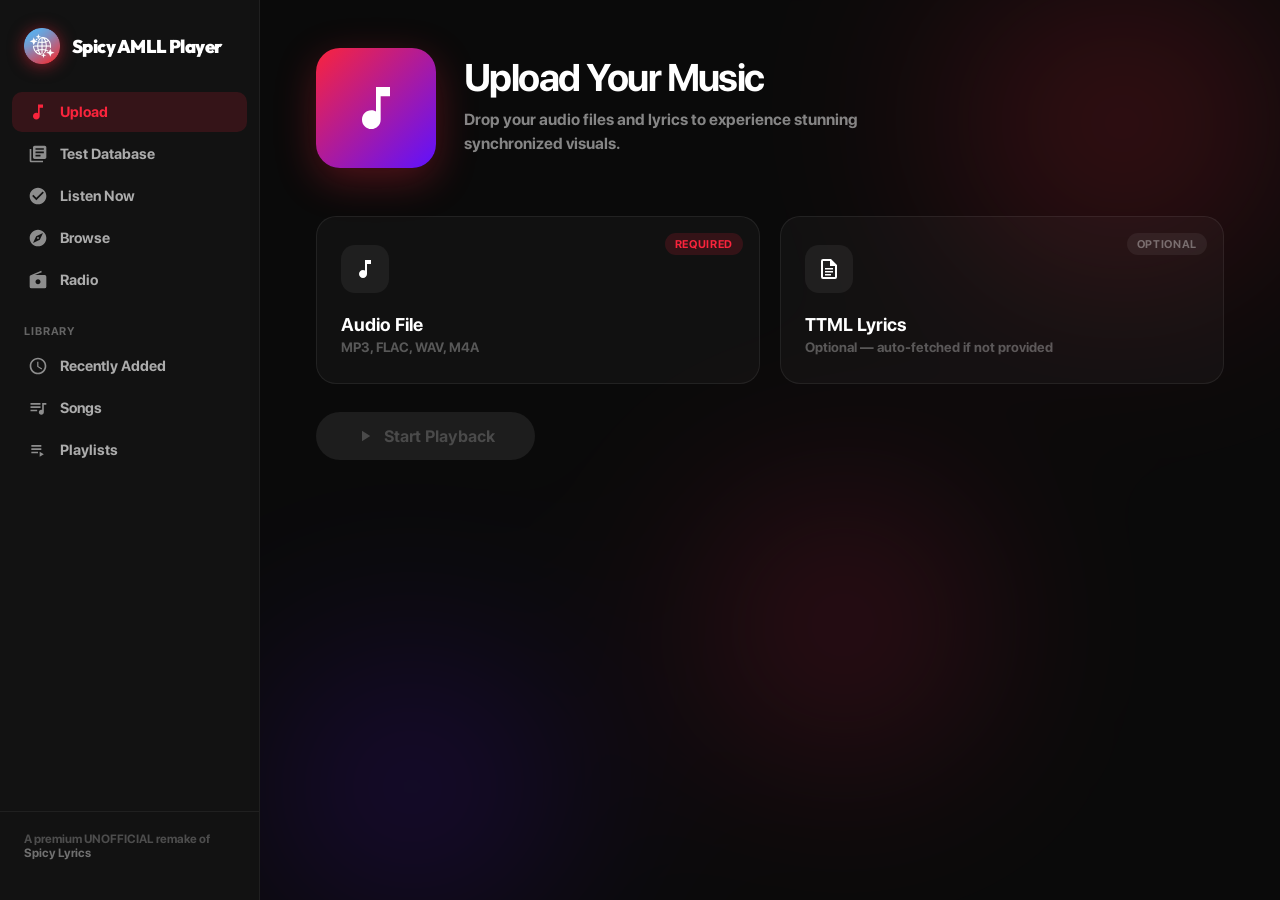
==== player.html @ 4938cd70 "feat: implement AudioContext with EQ, 6s crossfade, dual-mode gapless, and Google Font URL support" ====
<!DOCTYPE html>
<html lang="en">

<head>
  <meta charset="UTF-8">
  <meta name="viewport" content="width=device-width, initial-scale=1.0">
  <title>Spicy AMLL Player — Player</title>
  <meta name="description" content="Spicy AMLL Player — Synchronized lyrics with beautiful animations.">

  <!-- Stylesheets -->
  <link rel="stylesheet" href="css/global.css">
  <link rel="stylesheet" href="css/animations.css">
  <link rel="stylesheet" href="css/dynamic-bg.css">
  <link rel="stylesheet" href="css/player.css">
  <link rel="stylesheet" href="css/lyrics.css">

  <!-- Favicon & Icons -->
  <link rel="icon" type="image/x-icon" href="favicon.ico">
  <link rel="icon" type="image/png" sizes="96x96" href="favicon-96x96.png">
  <link rel="icon" type="image/svg+xml" href="favicon.svg">
  <link rel="apple-touch-icon" href="icon.png">


</head>

<body>
  <div id="SpicyLyricsPage">
    <!-- Dynamic Background -->
    <div class="spicy-dynamic-bg" id="dynamic-bg"></div>

    <!-- Back Button -->
    <button class="back-button" id="back-button" title="Back to upload">
      <svg viewBox="0 0 24 24" xmlns="http://www.w3.org/2000/svg">
        <path d="M20 11H7.83l5.59-5.59L12 4l-8 8 8 8 1.41-1.41L7.83 13H20v-2z" />
      </svg>
    </button>

    <!-- Content Box -->
    <div class="ContentBox">
      <!-- NowBar (Album Art + Metadata + Controls) — Apple Music Style -->
      <div class="NowBar Active LeftSide" id="now-bar">
        <div class="Grabber"></div>
        <div class="Header">

          <div class="MediaBox" id="media-box">
            <div class="MediaImageContainer" id="album-art"></div>
          </div>

          <div class="MetadataRow">
            <div class="Metadata" id="metadata">
              <div class="SongName" id="song-name"><span>Loading...</span></div>
              <div class="Artists" id="artists">—</div>
            </div>
            <div class="MetadataActions">
              <button class="queue-button" id="btn-queue" title="Up Next">
                <svg viewBox="0 0 24 24" fill="currentColor">
                  <path d="M3 17h12v-2H3v2zm0-5h12v-2H3v2zm0-5v2h12V7H3zm13 4v10l8-5-8-5z"/>
                </svg>
              </button>
              <button class="options-button" id="btn-options">
                <svg viewBox="0 0 24 24" fill="currentColor">
                  <path
                    d="M6 10c-1.1 0-2 .9-2 2s.9 2 2 2 2-.9 2-2-.9-2-2-2zm12 0c-1.1 0-2 .9-2 2s.9 2 2 2 2-.9 2-2-.9-2-2-2zm-6 0c-1.1 0-2 .9-2 2s.9 2 2 2 2-.9 2-2-.9-2-2-2z" />
                </svg>
              </button>
            </div>
          </div>

          <!-- Integrated Progress Bar -->
          <div class="NowBarProgress">
            <div class="progress-bar-wrapper" id="progress-bar">
              <div class="progress-bar-fill" id="progress-fill"></div>
            </div>
            <div class="progress-times">
              <span class="progress-time" id="time-current">0:00</span>
              <span class="progress-time" id="time-total">-0:00</span>
            </div>
          </div>

          <!-- Quality Badge -->
          <div class="quality-badge-container">
            <div class="quality-badge" id="quality-badge">
              <svg width="12" height="12" viewBox="0 0 24 24" fill="currentColor" style="margin-right: 4px;">
                <path
                  d="M12 2C6.48 2 2 6.48 2 12s4.48 10 10 10 10-4.48 10-10S17.52 2 12 2zm0 18c-4.41 0-8-3.59-8-8s3.59-8 8-8 8 3.59 8 8-3.59 8-8 8z" />
                <circle cx="12" cy="12" r="5" />
              </svg>
              Lossless
            </div>
          </div>

          <!-- Integrated Playback Controls -->
          <div class="NowBarControls">
            <div class="playback-control shuffle" id="btn-shuffle" title="Shuffle">
              <img src="icons/suffled.svg" alt="Shuffle" id="shuffle-icon">
            </div>
            <div class="playback-control skip-back" id="btn-backward" title="Previous">
              <img src="icons/backwards.svg" alt="Previous">
            </div>
            <div class="playback-control play-pause" id="btn-play-pause" title="Play/Pause">
              <img src="icons/paused.svg" alt="Play" id="play-pause-icon">
            </div>
            <div class="playback-control skip-forward" id="skip-forward" title="Next">
              <img src="icons/forwards.svg" alt="Next">
            </div>
            <div class="playback-control repeat" id="btn-repeat" title="Repeat">
              <img src="icons/repeat.svg" alt="Repeat" id="repeat-icon">
            </div>
          </div>

          <!-- Volume Area -->
          <div class="VolumeArea">
            <img src="icons/lower-volume.svg" class="volume-side-icon" alt="Volume Low">
            <div class="volume-slider-wrapper">
              <input type="range" class="volume-slider" id="volume-slider" min="0" max="1" step="0.01" value="1">
            </div>
            <img src="icons/higher-volume.svg" class="volume-side-icon" alt="Volume High">
          </div>
        </div>
      </div>

      <!-- Lyrics Area -->
      <div class="LyricsContainer" id="lyrics-container">
        <div class="LyricsContent" id="lyrics-content">
          <div class="LyricsNotice" id="lyrics-notice">
            <div class="SlBounceLoader"></div>
            <span class="notice-descriptor">Loading lyrics...</span>
          </div>
        </div>
      </div>
    </div>

    <!-- Queue Panel (Apple Music Style) -->
    <div class="QueuePanel" id="queue-panel">
      <div class="QueueHeader">
        <h3>Up Next</h3>
        <div class="QueueActions">
          <button id="queue-clear">Clear</button>
          <button id="queue-close">✕</button>
        </div>
      </div>
      <div class="QueueList" id="player-queue-list">
        <!-- Queue items -->
      </div>
    </div>

    <!-- Lyrics Source Badge -->
    <div class="lyrics-source-badge" id="lyrics-source-badge"></div>
  </div>

  <script type="module">
    import { 
      hasPlayerData, getQueue, getTrackData, getCurrentIndex, setCurrentIndex, 
      addTrackToQueue, updateQueueOrder, getTTMLContent, getAudioBlobUrl, getAudioName, isAutoFetchMode, goToUpload 
    } from './js/router.js';
    import parseTTMLToLyrics, { parseSongwriterString } from './js/ttml-parser.js';
    import { applySyllableLyrics, applyLineLyrics, applyStaticLyrics, LyricsObject, convertToSyllable } from './js/lyrics-applyer.js';
    import { setLyricsTime } from './js/lyrics-setter.js';
    import { animateLyrics } from './js/lyrics-animator.js';
    import { initScrollManager, scrollToActiveLine, resetScrollManager, queueForceScroll, isUserScrolling } from './js/scroll-manager.js';

    import AudioPlayer from './js/audio-player.js';
    import { applyDefaultBackground, applyLegacyBackground, extractColors } from './js/dynamic-bg.js';
    import { parseAudioMetadata } from './js/metadata-parser.js';
    import { retrieveTTML } from './js/ttml-retriever.js';
    import { GeniusService } from './js/genius-service.js';
    import { settingsManager } from './js/settings-manager.js';
    import { settingsUI } from './js/settings-ui.js';
    import { getAnimatedArtwork, applyAnimatedArt } from './js/animated-art.js';
    import VideoExporter from './js/video-exporter.js';
    import { MediaSessionManager } from './js/media-session.js';


    // ── Elements ──
    const lyricsContent = document.getElementById('lyrics-content');
    const lyricsNotice = document.getElementById('lyrics-notice');
    const songNameEl = document.getElementById('song-name');
    const artistsEl = document.getElementById('artists');
    const albumArt = document.getElementById('album-art');
    const dynamicBg = document.getElementById('dynamic-bg');

    const btnPlayPause = document.getElementById('btn-play-pause');
    const playPauseIcon = document.getElementById('play-pause-icon');
    const btnBackward = document.getElementById('btn-backward');
    const btnForward = document.getElementById('skip-forward');
    const btnShuffle = document.getElementById('btn-shuffle');
    const btnRepeat = document.getElementById('btn-repeat');
    const btnOptions = document.getElementById('btn-options');
    const btnQueue = document.getElementById('btn-queue');
    const shuffleIcon = document.getElementById('shuffle-icon');
    const repeatIcon = document.getElementById('repeat-icon');

    const queuePanel = document.getElementById('queue-panel');
    const playerQueueList = document.getElementById('player-queue-list');
    const queueClose = document.getElementById('queue-close');
    const queueClear = document.getElementById('queue-clear');

    const backButton = document.getElementById('back-button');
    const progressBar = document.getElementById('progress-bar');
    const progressFill = document.getElementById('progress-fill');
    const timeCurrent = document.getElementById('time-current');
    const timeTotal = document.getElementById('time-total');
    const volumeSlider = document.getElementById('volume-slider');
    const sourceBadge = document.getElementById('lyrics-source-badge');

    // ── State ──
    settingsManager.apply();
    const player = new AudioPlayer();
    window.spicyPlayer = player;

    const mediaSessionManager = new MediaSessionManager(
      player,
      () => { if (btnForward.onclick) btnForward.onclick(); },
      () => { if (btnBackward.onclick) btnBackward.onclick(); }
    );
    let lyricsType = 'None';
    let parsedLyrics = null;
    let animationFrameId = null;
    let songMetadata = { title: '', artist: '', album: '', artUrl: null };
    let currentQueue = [];
    
    const videoExporter = new VideoExporter(player);
    window.addEventListener('spicy-export-video', () => {
      videoExporter.startExport(songMetadata);
    });

    // ── Init ──
    async function init() {
      if (!(await hasPlayerData())) {
        window.location.href = 'index.html';
        return;
      }
      
      showGlobalLoader();
      await refreshQueue();
      await loadTrack(getCurrentIndex());
    }

    function showGlobalLoader() {
      const globalLoader = document.createElement('div');
      globalLoader.className = 'SpicyLoader active';
      globalLoader.innerHTML = '<div class="SlBounceLoader"></div>';
      document.body.appendChild(globalLoader);
      setTimeout(() => {
        globalLoader.classList.remove('active');
        setTimeout(() => globalLoader.remove(), 400);
      }, 1500);
    }

    async function refreshQueue() {
      currentQueue = await getQueue();
      renderQueue();
    }

    function renderQueue() {
      playerQueueList.innerHTML = '';
      const currentIndex = getCurrentIndex();
      const currentTrackId = currentQueue[currentIndex]?.id;

      currentQueue.forEach((track, index) => {
        const item = document.createElement('div');
        item.className = `player-queue-item ${index === currentIndex ? 'active' : ''}`;
        item.draggable = true;
        item.dataset.id = track.id;
        item.dataset.index = index;

        item.innerHTML = `
          <div class="drag-handle" style="margin-right: 12px; opacity: 0.3;">≡</div>
          <div class="pq-art" style="background-image: url('${track.artUrl || 'favicon.svg'}');"></div>
          <div class="pq-info">
            <span class="pq-name">${track.name.replace(/\.[^.]+$/, '')}</span>
            <span class="pq-artist">${track.artist || 'Unknown Artist'}</span>
          </div>
        `;

        item.onclick = (e) => {
          if (e.target.classList.contains('drag-handle')) return;
          loadTrack(index);
        };

        // Drag Events
        item.addEventListener('dragstart', () => item.classList.add('dragging'));
        item.addEventListener('dragend', () => item.classList.remove('dragging'));

        playerQueueList.appendChild(item);
      });

      // Reordering logic
      playerQueueList.onsyncorder = async () => {
        const newIds = Array.from(playerQueueList.querySelectorAll('.player-queue-item')).map(el => parseInt(el.dataset.id));
        await updateQueueOrder(newIds);
        currentQueue = await getQueue();
        
        // Restore correct currentIndex for the playing track
        const newIdx = currentQueue.findIndex(t => t.id === currentTrackId);
        if (newIdx !== -1) setCurrentIndex(newIdx);
        
        renderQueue();
      };
    }

    playerQueueList.addEventListener('dragover', (e) => {
      e.preventDefault();
      const draggingEl = playerQueueList.querySelector('.dragging');
      const afterElement = getDragAfterElement(playerQueueList, e.clientY);
      if (afterElement == null) {
        playerQueueList.appendChild(draggingEl);
      } else {
        playerQueueList.insertBefore(draggingEl, afterElement);
      }
    });

    playerQueueList.addEventListener('drop', (e) => {
      e.preventDefault();
      if (playerQueueList.onsyncorder) playerQueueList.onsyncorder();
    });

    function getDragAfterElement(container, y) {
      const draggableElements = [...container.querySelectorAll('.player-queue-item:not(.dragging)')];
      return draggableElements.reduce((closest, child) => {
        const box = child.getBoundingClientRect();
        const offset = y - box.top - box.height / 2;
        if (offset < 0 && offset > closest.offset) {
          return { offset: offset, element: child };
        } else {
          return closest;
        }
      }, { offset: Number.NEGATIVE_INFINITY }).element;
    }

    async function loadTrack(index, audioAlreadyManaged = false) {
      if (index < 0 || index >= currentQueue.length) return;
      
      setCurrentIndex(index);
      const track = await getTrackData(currentQueue[index].id);
      if (!track) return;

      // Reset State
      crossfadeTriggered = false;
      preloadedNext = false;

      // Reset UI
      parsedLyrics = null;
      lyricsContent.innerHTML = '';
      lyricsType = 'None';
      if (sourceBadge) sourceBadge.textContent = '';
      showNotice('⏳ Loading track...');
      
      // ── Hard Reset Album Art & Background ──
      albumArt.innerHTML = '';
      albumArt.className = 'MediaImageContainer'; 
      albumArt.style.backgroundImage = 'none'; 
      
      dynamicBg.innerHTML = '';
      dynamicBg.className = 'spicy-dynamic-bg';
      
      const blob = new Blob([track.buffer], { type: track.type });
      const url = URL.createObjectURL(blob);
      
      const processMetadata = async (duration) => {
          timeTotal.textContent = AudioPlayer.formatTime(duration, true);
          
          songMetadata = await parseAudioMetadata(track.buffer, track.name);
          updateMetadataUI(songMetadata);

          if (!songMetadata.title) {
            songNameEl.querySelector('span').textContent = track.name.replace(/\.[^.]+$/, '');
          }

          if (track.ttml && track.ttml !== '__AUTO_FETCH__') {
            try {
              parsedLyrics = parseTTMLToLyrics(track.ttml);
              applyLyricsToUI(parsedLyrics);
              if (sourceBadge) sourceBadge.textContent = "LYRICS: AMLL TTML";
            } catch (e) {
              console.error("Lyrics parse failed", e);
              showNotice("Failed to parse local lyrics");
            }
          } else {
            autoFetchLyrics(songMetadata);
          }

          if (settingsManager.get('showSongwriters')) {
            const existingWriters = parsedLyrics?.SongWriters || [];
            GeniusService.fetchCredits(songMetadata, existingWriters).then(writers => {
              if (writers && writers.length > existingWriters.length) {
                if (parsedLyrics) {
                  parsedLyrics.SongWriters = writers;
                  const creditsEl = lyricsContent.querySelector('.Credits');
                  if (creditsEl) {
                    creditsEl.textContent = `Written by: ${writers.join(', ')}`;
                  } else {
                    const scrollContainer = lyricsContent.querySelector('.SpicyLyricsScrollContainer');
                    if (scrollContainer) {
                      const newCredits = document.createElement('div');
                      newCredits.className = 'Credits';
                      newCredits.textContent = `Written by: ${writers.join(', ')}`;
                      const spacer = scrollContainer.querySelector('.lyrics-spacer');
                      if (spacer) scrollContainer.insertBefore(newCredits, spacer);
                      else scrollContainer.appendChild(newCredits);
                    }
                  }
                }
              }
            });
          }

          refreshQueue();
          queueForceScroll();
      };

      if (audioAlreadyManaged) {
        await processMetadata(player.duration);
      } else {
        return new Promise((resolve) => {
          player.onLoadedMetadata = async (duration) => {
            await processMetadata(duration);
            resolve();
          };
          player.setSource(url);
        });
      }
    }

    function updateMetadataUI(metadata) {
      if (metadata.title) {
        songNameEl.querySelector('span').textContent = metadata.title;
        document.title = `Spicy AMLL Player — ${metadata.title}`;
      }
      if (metadata.artist) {
        const yearStr = (metadata.year && settingsManager.get("releaseYearPosition") !== "Off") ? metadata.year : "";
        const yearPos = settingsManager.get("releaseYearPosition");
        artistsEl.textContent = yearStr ? (yearPos === "Before Artist" ? `${yearStr} • ${metadata.artist}` : `${metadata.artist} • ${yearStr}`) : metadata.artist;
      }
      
      if (metadata.artUrl) {
        albumArt.style.backgroundImage = `url(${metadata.artUrl})`;
        extractColors(metadata.artUrl).then(colors => {
          dynamicBg.innerHTML = '';
          dynamicBg.className = 'spicy-dynamic-bg';
          applyLegacyBackground(dynamicBg, colors);
          if (colors.vibrant) document.documentElement.style.setProperty('--ArtworkGlowColor', colors.vibrant.join(', '));
        }).catch(e => console.warn('Color extraction failed:', e));
      } else {
        applyDefaultBackground(dynamicBg);
        albumArt.style.backgroundImage = 'none';
      }

      if (metadata.artist) {
        fetchAnimatedArt(metadata.artist, metadata.album, metadata.title);
      }

      mediaSessionManager.updateMetadata(metadata.title, metadata.artist, metadata.album, metadata.artUrl);
    }

    async function autoFetchLyrics(metadata) {
      showNotice('🔍 Searching for lyrics...');
      try {
        const durationSec = player.duration / 1000 || 0;
        const result = await retrieveTTML(metadata.title, metadata.artist, metadata.album, durationSec);
        if (result && result.lyricsData) {
          parsedLyrics = cleanLyricsData(result.lyricsData);
          applyLyricsToUI(parsedLyrics);
          if (sourceBadge) {
             sourceBadge.textContent = `Lyrics: ${result.sourceDisplayName || 'Auto-fetched'}`;
          }
        } else {
          showNotice('No lyrics found');
        }
      } catch (err) {
        console.error("Auto-fetch error:", err);
        showNotice('Could not fetch lyrics');
      }
    }

    /**
     * Cleans and filters lyrics data (filters composer info, handles 'Written by').
     */
    function cleanLyricsData(data) {
      if (!data || (!data.Content && !data.Lines)) return data;
      
      const isStatic = data.Type === 'Static';
      const lines = isStatic ? data.Lines : data.Content;
      const filteredLines = [];
      const writers = [];

      for (let i = 0; i < lines.length; i++) {
        const line = lines[i];
        const text = (isStatic ? line.Text : line.Text) || "";
        
        // 1. Delete lines containing technical metadata or empty lines
        if (!text.trim() ||
            text.includes("作曲") || text.includes("作词") || 
            text.includes("编曲") || text.includes("制作人") ||
            text.includes("©") ||
            text.toLowerCase().includes("produced by")) continue;

        // 2. Handle "Written by"
        const writtenByMatch = text.match(/Written\s+by[:\s]+(.*)/i);
        if (writtenByMatch) {
          const names = writtenByMatch[1].trim();
          writers.push(...parseSongwriterString(names));
          // Truncate here (don't show "Written by" as a line, and stop processing further lines)
          break;
        }
        
        filteredLines.push(line);
      }

      if (isStatic) data.Lines = filteredLines;
      else data.Content = filteredLines;

      if (writers.length > 0) {
        data.SongWriters = (data.SongWriters || []).concat(writers);
      }

      return data;
    }

    function applyLyricsToUI(lyrics) {
      if (!lyrics) return;
      
      let typeToRender = lyrics.Type;
      // Handle Force Word Sync redirection
      if (typeToRender === 'Line' && settingsManager.get("forceWordSync")) {
        typeToRender = 'Syllable';
      }
      
      lyricsType = typeToRender;
      if (lyricsNotice) lyricsNotice.style.display = 'none';
      
      if (typeToRender === 'Syllable') {
        const data = (lyrics.Type === 'Line' && settingsManager.get("forceWordSync")) 
          ? convertToSyllable(lyrics) 
          : lyrics;
        applySyllableLyrics(data, lyricsContent);
      }
      else if (typeToRender === 'Line') applyLineLyrics(lyrics, lyricsContent);
      else if (typeToRender === 'Static') applyStaticLyrics(lyrics, lyricsContent);

      initScrollManager(lyricsContent);
    }

    function showNotice(text) {
      if (lyricsNotice) {
        lyricsNotice.style.display = '';
        lyricsNotice.querySelector('.notice-descriptor').textContent = text;
      }
    }

    async function fetchAnimatedArt(artist, album, title) {
      // Check if animated cover art is enabled in settings
      if (!settingsManager.get('coverArtAnimation')) {
        // Remove any existing animated art if the setting was just toggled off
        const existingVideo = albumArt?.querySelector('.animated-art-video');
        if (existingVideo) existingVideo.remove();
        return;
      }

      try {
        const videoUrl = await getAnimatedArtwork(artist, album, title);
        if (videoUrl) {
          applyAnimatedArt(albumArt, videoUrl);
          const bgVideo = document.createElement('video');
          bgVideo.crossOrigin = 'anonymous';
          bgVideo.src = videoUrl; bgVideo.autoplay = true; bgVideo.loop = true; bgVideo.muted = true; bgVideo.playsInline = true;
          bgVideo.style.cssText = 'position:absolute;top:-10%;left:-10%;width:120%;height:120%;object-fit:cover;';
          bgVideo.onloadeddata = () => {
             dynamicBg.innerHTML = ''; dynamicBg.className = 'spicy-dynamic-bg AnimatedArtBackground'; dynamicBg.appendChild(bgVideo);
          };
        }
      } catch (e) {}
    }

    // Listen for settings changes to remove animated art in real-time when toggled off
    window.addEventListener('spicy-settings-changed', (e) => {
      if (!e.detail.coverArtAnimation) {
        const existingVideo = albumArt?.querySelector('.animated-art-video');
        if (existingVideo) existingVideo.remove();
        // Also remove background video
        const bgVideo = dynamicBg?.querySelector('video');
        if (bgVideo) {
          bgVideo.remove();
          dynamicBg.className = 'spicy-dynamic-bg';
        }
      }
    });

    // ── Events ──
    player.onLoadedMetadata = (duration) => {
      timeTotal.textContent = AudioPlayer.formatTime(duration, true);
    };

    let crossfadeTriggered = false;
    let preloadedNext = false;

    player.onEnded = () => {
      if (crossfadeTriggered) return; // Already handled by crossfade
      const nextIdx = getCurrentIndex() + 1;
      if (nextIdx < currentQueue.length) {
        loadTrack(nextIdx);
        player.play();
      } else {
        updatePlayPauseIcon(false);
      }
    };

    btnPlayPause.onclick = () => {
      const playing = player.togglePlay();
      updatePlayPauseIcon(playing);
      if (playing && !animationFrameId) startAnimationLoop();
    };

    async function handleNextWithCrossfade() {
      const nextIdx = getCurrentIndex() + 1;
      if (nextIdx < currentQueue.length) {
        crossfadeTriggered = true;
        // Start crossfade in player
        await player.startCrossfade();
        // Load the metadata for the NEW track into the UI
        await loadTrack(nextIdx, true); // true = audio already playing/managed
      }
    }

    btnForward.onclick = () => {
      const next = getCurrentIndex() + 1;
      if (next < currentQueue.length) {
        if (player.isPlaying) {
          handleNextWithCrossfade();
        } else {
          loadTrack(next);
        }
      }
    };

    btnBackward.onclick = () => {
      const pos = player.getPosition();
      if (pos > 3000) {
        player.seek(0);
      } else {
        const prev = getCurrentIndex() - 1;
        if (prev >= 0) loadTrack(prev);
      }
    };

    btnQueue.onclick = () => queuePanel.classList.toggle('active');
    queueClose.onclick = () => queuePanel.classList.remove('active');
    queueClear.onclick = async () => {
      if (confirm('Clear entire queue?')) {
        await goToUpload();
      }
    };

    // ── Dynamic Audio Adding (Drag & Drop) ──
    const dropOverlay = document.createElement('div');
    dropOverlay.className = 'drop-zone-overlay';
    dropOverlay.innerHTML = '<div class="drop-zone-content"><svg viewBox="0 0 24 24"><path d="M19 13h-6v6h-2v-6H5v-2h6V5h2v6h6v2z"/></svg><h2>Drop to Add to Queue</h2></div>';
    document.body.appendChild(dropOverlay);

    window.addEventListener('dragover', (e) => {
      e.preventDefault();
      dropOverlay.classList.add('active');
    });

    window.addEventListener('dragleave', (e) => {
      if (e.relatedTarget === null) dropOverlay.classList.remove('active');
    });

    window.addEventListener('drop', async (e) => {
      e.preventDefault();
      dropOverlay.classList.remove('active');
      const files = Array.from(e.dataTransfer.files).filter(f => f.type.startsWith('audio/'));
      
      if (files.length > 0) {
        for (const file of files) {
          const reader = new FileReader();
          const buffer = await new Promise(r => {
            reader.onload = (ev) => r(ev.target.result);
            reader.readAsArrayBuffer(file);
          });
          
          const metadata = await parseAudioMetadata(buffer, file.name);
          
          await addTrackToQueue(buffer, {
            name: metadata.title || file.name,
            artist: metadata.artist || 'Unknown Artist',
            artUrl: metadata.artUrl || null,
            type: file.type || 'audio/mpeg',
            ttml: '__AUTO_FETCH__'
          });
        }
        await refreshQueue();
      }
    });

    // ── Rest of the Player Utilities ──
    backButton.onclick = async () => { player.pause(); await goToUpload(); };
    volumeSlider.oninput = (e) => player.setVolume(parseFloat(e.target.value));
    progressBar.onclick = (e) => {
      const rect = progressBar.getBoundingClientRect();
      const pct = (e.clientX - rect.left) / rect.width;
      player.seek(pct * player.duration);
      queueForceScroll();
    };

    lyricsContent.onclick = (e) => {
      const target = e.target;
      if (!target.classList.contains('line') && !target.classList.contains('word')) return;
      const lineEl = target.classList.contains('line') ? target : target.closest('.line');
      const lines = lyricsType === 'Syllable' ? LyricsObject.Types.Syllable.Lines : LyricsObject.Types.Line.Lines;
      for (const line of lines) {
        if (line.HTMLElement === lineEl) {
          player.seek(line.Syllables?.Lead?.[0]?.StartTime ?? line.StartTime);
          queueForceScroll();
          break;
        }
      }
    };

    function updatePlayPauseIcon(playing) {
      playPauseIcon.src = playing ? 'icons/play.svg' : 'icons/paused.svg';
    }

    function startAnimationLoop() {
      async function loop() {
        const pos = player.getPosition();
        const remaining = player.duration - pos;

        // --- Automatic Crossfade and Preload ---
        if (player.isPlaying) {
          const nextIdx = getCurrentIndex() + 1;
          if (nextIdx < currentQueue.length) {
            // Preload 10 seconds before end
            if (remaining < 10000 && !preloadedNext) {
              preloadedNext = true;
              const nextUrl = await getAudioBlobUrl(nextIdx);
              if (nextUrl) player.preloadNext(nextUrl);
            }
            // Trigger Crossfade at 6 seconds
            if (remaining < (player.crossfadeDuration + 100) && !crossfadeTriggered) {
              handleNextWithCrossfade();
            }
          }
        }

        setLyricsTime(pos, lyricsType);
        if (!document.hidden) {
          if (player.duration > 0) {
            progressFill.style.width = `${Math.min((pos / player.duration) * 100, 100)}%`;
            timeTotal.textContent = AudioPlayer.formatTime(player.duration - pos, true);
          }
          timeCurrent.textContent = AudioPlayer.formatTime(pos);
          animateLyrics(pos, lyricsType, false);
          scrollToActiveLine(lyricsContent);
        } else {
          animateLyrics(pos, lyricsType, true);
        }
        animationFrameId = requestAnimationFrame(loop);
      }
      animationFrameId = requestAnimationFrame(loop);
    }

    init();
    startAnimationLoop();
    btnOptions.onclick = () => settingsUI.show();

    // ── Live Settings Refresh ──
    window.addEventListener('spicy-settings-changed', () => {
      // Refresh Metadata Bar (Year position might have changed)
      if (songMetadata) updateMetadataUI(songMetadata);
      // Refresh Lyrics (Alignment, Simple Mode, Force Word Sync)
      if (parsedLyrics) applyLyricsToUI(parsedLyrics);
      // Refresh Force Scroll
      queueForceScroll();
    });

    // ── Keyboard Shortcuts ──
    document.addEventListener('keydown', (e) => {
      // Don't trigger if typing in a text field
      if (document.activeElement.tagName === 'INPUT' || document.activeElement.tagName === 'TEXTAREA') return;

      if (e.code === 'Space') {
        e.preventDefault();
        const playing = player.togglePlay();
        updatePlayPauseIcon(playing);
        if (playing && !animationFrameId) startAnimationLoop();
      }
      if (e.code === 'ArrowLeft') {
        player.seek(Math.max(0, player.getPosition() - 5000));
        queueForceScroll();
      }
      if (e.code === 'ArrowRight') {
        player.seek(Math.min(player.duration, player.getPosition() + 5000));
        queueForceScroll();
      }
    });
  </script>
</body>

</html>
---- css/global.css ----
/* ═══════════════════════════════════════════════
   Spicy AMLL Player WEB — Global Styles
   ═══════════════════════════════════════════════ */

/* Google Fonts (fallback for Georgian, CJK, Cyrillic, Devanagari, etc.) */
@import url('https://fonts.googleapis.com/css2?family=Inter:wght@400;500;600;700;800;900&display=swap');
@import url('https://fonts.googleapis.com/css2?family=Vazirmatn:wght@400;500;600;700;800;900&display=swap');
@import url('https://fonts.googleapis.com/css2?family=Noto+Sans+Georgian:wght@400;500;600;700;800;900&display=swap');

/* ── Local Fonts: SF Pro (Latin) & SF Arabic ── */
@font-face {
  font-family: 'SF Pro';
  src: url('../fonts/sfpro.woff2') format('woff2'),
       url('../fonts/sfpro.ttf') format('truetype');
  font-weight: 100 900;
  font-style: normal;
  font-display: swap;
}

@font-face {
  font-family: 'SF Arabic';
  src: url('../fonts/sfarabic.woff2') format('woff2'),
       url('../fonts/sfarabic.ttf') format('truetype');
  font-weight: 100 900;
  font-style: normal;
  font-display: swap;
}

/* ── Reset ── */
*,
*::before,
*::after {
  margin: 0;
  padding: 0;
  box-sizing: border-box;
}

html {
  font-size: 16px;
  -webkit-font-smoothing: antialiased;
  -moz-osx-font-smoothing: grayscale;
  text-rendering: optimizeLegibility;
}

body {
  margin: 0;
  padding: 0;
  background: #000000;
  color: #ffffff;
  font-family: 'SF Pro', 'SF Arabic', Inter, "Noto Sans Georgian", "Vazirmatn", sans-serif;

  font-weight: 700;
  overflow: hidden;
  height: 100vh;
  width: 100vw;
  user-select: none;
  -webkit-user-drag: none;
}

a {
  color: inherit;
  text-decoration: none;
}

button {
  font-family: inherit;
  cursor: pointer;
  border: none;
  background: none;
  color: inherit;
}

input {
  font-family: inherit;
}

/* ── CSS Custom Properties ── */
:root {
  /* Background */
  --bg-rotation-degree: 258deg;
  --spice-main: #000000;
  --spice-sidebar: #000000;
  --spice-text: #ffffff;
  --spice-button: #1db954;

  /* Lyrics sizing */
  --DefaultLyricsSize: clamp(1.85rem, calc(1cqw * 7), 3.5rem);
  --SpicyLyrics-LineSpacing: 1cqw 0;

  /* Glow definitions */
  --TextGlowDef: rgba(255, 255, 255, 0.15) 0px 0px 6px;
  --ActiveTextGlowDef: rgba(255, 255, 255, 0.4) 0px 0px 14px;
  --StrongTextGlowDef: rgba(255, 255, 255, 0.553) 0px 0px 16.4px;
  --StrongerTextGlowDef: rgba(255, 255, 255, 0.508) 0px 0px 16px;

  /* Scrollbar */
  --Simplebar-Scrollbar-Color: rgba(255, 255, 255, 0.6);

  /* NowBar sizing (Apple Music Layout) */
  --NowBarWidth: 34cqw;
  /* Compact panel */
  --NowBarRightSpacing: 4cqw;
  --NowBarLeftSpacing: 6cqw;

  /* Lyrics padding */
  --LyricsLeftSidePadding: calc(var(--NowBarWidth) + var(--NowBarLeftSpacing) + var(--NowBarRightSpacing));
  --LyricsRightSidePadding: 6cqw;

  /* Font */
  --spicy-font-family: 'SF Pro', 'SF Arabic', Inter, "Noto Sans Georgian", "Vazirmatn", sans-serif;

  /* Default font size for content */
  --default-font-size: clamp(0.5rem, calc(1cqw * 3), 2.4rem);

  /* SLM property */
  --SLM_GradientPosition: -50%;
}

@property --SLM_GradientPosition {
  syntax: "<percentage>";
  inherits: false;
  initial-value: -50%;
}

/* ── Scrollbar Styling ── */
::-webkit-scrollbar {
  width: 6px;
}

::-webkit-scrollbar-track {
  background: transparent;
}

::-webkit-scrollbar-thumb {
  background: rgba(255, 255, 255, 0.15);
  border-radius: 4px;
}

::-webkit-scrollbar-thumb:hover {
  background: rgba(255, 255, 255, 0.3);
}

/* ── Utility Classes ── */
.hidden {
  display: none !important;
}

.WaitingForHeight {
  opacity: 0 !important;
}

/* ── Branding ── */
.logo-wrapper {
  display: flex;
  align-items: center;
  gap: 12px;
  font-weight: 900;
  letter-spacing: -0.02em;
}

.logo-icon {
  width: 24px;
  height: 24px;
  object-fit: contain;
  vertical-align: middle;
}

.back-button .logo-icon {
  width: 20px;
  height: 20px;
}
---- css/animations.css ----
/* ═══════════════════════════════════════════════
   Spicy AMLL Player WEB — Keyframe Animations
   ═══════════════════════════════════════════════ */

@keyframes skeleton {
  to {
    background-position-x: 0;
  }
}

@keyframes Marquee_SongName {
  0% {
    transform: translateX(calc(0px + min(-100% + 86cqw, 0px) * 0));
  }

  10% {
    transform: translateX(calc(0px + min(-100% + 86cqw, 0px) * 0));
  }

  90% {
    transform: translateX(calc(0px + min(-100% + 86cqw, 0px) * 1));
  }

  100% {
    transform: translateX(calc(0px + min(-100% + 86cqw, 0px) * 1));
  }
}

@keyframes Marquee_Artists {
  0% {
    transform: translateX(calc(0px + min(-100% + var(--artists-anim-ref, 81cqw), 0px) * 0));
  }

  10% {
    transform: translateX(calc(0px + min(-100% + var(--artists-anim-ref, 81cqw), 0px) * 0));
  }

  90% {
    transform: translateX(calc(0px + min(-100% + var(--artists-anim-ref, 81cqw), 0px) * 1));
  }

  100% {
    transform: translateX(calc(0px + min(-100% + var(--artists-anim-ref, 81cqw), 0px) * 1));
  }
}

@keyframes SLM_Animation {
  0% {
    --SLM_GradientPosition: -27.5%;
  }

  100% {
    --SLM_GradientPosition: 100%;
  }
}

@keyframes Pre_SLM_GradientAnimation {
  0% {
    --SLM_GradientPosition: -50%;
  }

  100% {
    --SLM_GradientPosition: -27.5%;
  }
}

@keyframes SpicyLoader_FadeIn {
  0% {
    opacity: 0;
  }

  100% {
    opacity: 1;
  }
}

@keyframes SpicyLoader_FadeOut {
  0% {
    opacity: 1;
  }

  100% {
    opacity: 0;
  }
}

@keyframes MB_anim_enter {
  0% {
    transform: translate(var(--mb-enter-x, 3%), 0) scale(0.998);
    opacity: 0;
  }

  100% {
    transform: translate(0, 0) scale(1);
    opacity: 1;
  }
}

@keyframes bgAnim {
  0% {
    transform: translate3d(0, 0, 0) scale(1.02);
  }

  50% {
    transform: translate3d(-8%, 6%, 0) scale(1.1);
  }

  100% {
    transform: translate3d(0, 0, 0) scale(1.02);
  }
}

@keyframes SL_spin {
  0% {
    transform: rotate(0deg);
  }

  100% {
    transform: rotate(360deg);
  }
}

@keyframes pressAnimation {
  0% {
    transform: scale(var(--ShrinkScale, 0.9));
  }

  60% {
    transform: scale(1.03);
  }

  100% {
    transform: scale(1);
  }
}

@keyframes fontpack-slide-in-right {
  from {
    opacity: 0;
    transform: translateX(60px);
  }

  to {
    opacity: 1;
    transform: translateX(0);
  }
}

@keyframes fontpack-slide-in-left {
  from {
    opacity: 0;
    transform: translateX(-60px);
  }

  to {
    opacity: 1;
    transform: translateX(0);
  }
}

@keyframes pulseGlow {

  0%,
  100% {
    box-shadow: 0 0 20px rgba(29, 185, 84, 0.3);
  }

  50% {
    box-shadow: 0 0 40px rgba(29, 185, 84, 0.6);
  }
}

@keyframes fadeInUp {
  from {
    opacity: 0;
    transform: translateY(20px);
  }

  to {
    opacity: 1;
    transform: translateY(0);
  }
}

@keyframes borderFlow {
  0% {
    background-position: 0% 50%;
  }

  50% {
    background-position: 100% 50%;
  }

  100% {
    background-position: 0% 50%;
  }
}

@keyframes dotBounce {

  0%,
  80%,
  100% {
    transform: scale(0.75);
    opacity: 0.35;
  }

  40% {
    transform: scale(1.1);
    opacity: 1;
  }
}
---- css/dynamic-bg.css ----
/* ═══════════════════════════════════════════════
   Spicy AMLL Player WEB — Dynamic Background
   Enhanced animated backgrounds
   ═══════════════════════════════════════════════ */

.spicy-dynamic-bg {
  height: 100%;
  left: 0;
  overflow: hidden;
  pointer-events: none;
  position: absolute;
  top: 0;
  width: 100%;
  transform-origin: center center;
  filter: saturate(2.5) brightness(0.65);
  z-index: 0;
  transition: filter 1s ease;
  will-change: transform, filter;
  backface-visibility: hidden;
}


.spicy-dynamic-bg.LegacyBackground {
  filter: saturate(1.8) brightness(0.7);
}

.spicy-dynamic-bg.LegacyBackground .Back,
.spicy-dynamic-bg.LegacyBackground .BackCenter,
.spicy-dynamic-bg.LegacyBackground .Front {
  --PlaceholderHueShift: 0deg;
  animation: bgAnim 45s linear infinite;
  border-radius: 100em;
  position: absolute;
  width: 200%;
  height: 100%;
  filter: blur(15px);
  transition: background 1.5s ease;
  will-change: transform;
}


.spicy-dynamic-bg.LegacyBackground .Back:not(.NoEffect),
.spicy-dynamic-bg.LegacyBackground .BackCenter:not(.NoEffect),
.spicy-dynamic-bg.LegacyBackground .Front:not(.NoEffect) {
  filter: hue-rotate(var(--PlaceholderHueShift)) blur(40px);
}

.spicy-dynamic-bg.LegacyBackground .Front {
  right: 0;
  top: 0;
  z-index: 2;
}

.spicy-dynamic-bg.LegacyBackground .Back {
  animation-direction: reverse;
  bottom: 0;
  left: 0;
  z-index: 1;
}

.spicy-dynamic-bg.LegacyBackground .BackCenter {
  animation-direction: reverse;
  right: -50%;
  top: -20%;
  width: 300%;
  z-index: 0;
}

/* Static/Image Background */
#SpicyLyricsPage .spicy-dynamic-bg.StaticBackground {
  background-size: cover;
  background-position: center;
  background-repeat: no-repeat;
  filter: brightness(0.5) saturate(1.25);
  scale: 1;
  opacity: 1;
  transition: opacity 0.3s;
}

#SpicyLyricsPage .spicy-dynamic-bg.StaticBackground.Hidden {
  opacity: 0;
}

/* Color Background */
#SpicyLyricsPage .spicy-dynamic-bg.ColorBackground {
  background-color: rgba(var(--MinContrastColor, 30, 30, 30));
  transition: background-color 1.5s;
  filter: none;
}

#SpicyLyricsPage .spicy-dynamic-bg.ColorBackground::before {
  content: "";
  position: absolute;
  inset: 0;
  width: 100%;
  height: 90%;
  background-color: rgba(var(--HighContrastColor, 10, 10, 10));
  mask-image: linear-gradient(to top, transparent, black 145%);
  z-index: 1;
  transition: background-color 1.5s;
}

#SpicyLyricsPage .spicy-dynamic-bg.ColorBackground::after {
  content: "";
  position: absolute;
  inset: 0;
  width: 100%;
  height: 100%;
  opacity: 0.3;
  background: linear-gradient(to top, rgb(0, 0, 0), transparent);
  z-index: 5;
}

/* ── Animated Art Background (blurred behind) ── */
#SpicyLyricsPage .spicy-dynamic-bg.AnimatedArtBackground {
  filter: saturate(1.6) brightness(0.45) blur(40px);
  transition: filter 1s ease, opacity 1s ease;
  transform: scale(1.1);
  will-change: transform, filter;
}


#SpicyLyricsPage .spicy-dynamic-bg.AnimatedArtBackground video {
  position: absolute;
  top: -10%;
  left: -10%;
  width: 120%;
  height: 120%;
  object-fit: cover;
}

.spicy-dynamic-bg.Hidden {
  opacity: 0;
}
---- css/player.css ----
/* ═══════════════════════════════════════════════
   Spicy AMLL Player WEB — Player Page
   Ported from ContentBox.css + default.css
   ═══════════════════════════════════════════════ */

/* ── Page Container ── */
#SpicyLyricsPage {
  margin: 0;
  padding: 0;
  box-sizing: border-box;
  overflow: hidden;
  height: 100vh;
  width: 100vw;
  container-type: size;
  position: relative;
  left: 0;
  top: 0;
  font-weight: 700;
  user-select: none;
  -webkit-user-drag: none;
  opacity: 1;
  font-family: Inter, "Noto Sans Georgian", "Vazirmatn", sans-serif;
  --ArtworkGlowColor: 255, 255, 255;
}

/* ── Content Box ── */
#SpicyLyricsPage .ContentBox {
  display: flex;
  flex-direction: row;
  align-items: center;
  justify-content: center;
  height: 100%;
  width: 100%;
  --default-font-size: clamp(0.5rem, calc(1cqw * 3), 2.4rem);
  --Compact_NowBarHeight: 15cqh;
  transition: opacity 0.34s;
}

/* ── NowBar ── */
#SpicyLyricsPage .ContentBox .NowBar {
  scale: 0.8;
  --NowBarVPadding: 4cqh;
  display: flex;
  flex-direction: column;
  align-items: center;
  justify-content: center;
  position: absolute;
  left: var(--NowBarLeftSpacing);
  top: 0;
  height: 100cqh;
  z-index: 10;
  container-type: size;
  width: var(--NowBarWidth);
  flex-shrink: 0;
  padding: var(--NowBarVPadding) 0;
}

.Grabber {
  width: 40px;
  height: 5px;
  background: rgba(255, 255, 255, 0.2);
  border-radius: 10px;
  margin-bottom: 1.5cqh;
  flex-shrink: 0;
}

#SpicyLyricsPage .ContentBox .NowBar .Header {
  width: 100%;
  display: flex;
  flex-direction: column;
  flex: 1;
  justify-content: center;
}




/* ── MediaBox (Album Art) ── */
#SpicyLyricsPage .ContentBox .NowBar .Header .MediaBox {
  --ArtworkBrightness: 1;
  display: flex;
  justify-content: center;
  align-items: center;
  position: relative;
  width: 100%;
  aspect-ratio: 1 / 1;
  margin-bottom: 2.5cqh;
}

#SpicyLyricsPage .ContentBox .NowBar .Header .MediaBox .MediaImageContainer {
  border-radius: 1.5cqh;
  width: 100%;
  height: 100%;
  box-shadow: 0 12px 40px rgba(0, 0, 0, 0.4);
  background-size: cover;
  background-repeat: no-repeat;
  background-position: center;
  background-color: rgba(255, 255, 255, 0.05);
  overflow: hidden;
  position: relative;
  transition: transform 0.3s ease;
}

.animated-art-video {
  position: absolute;
  top: 0;
  left: 0;
  width: 100%;
  height: 100%;
  object-fit: cover;
  border-radius: inherit;
  opacity: 0;
  transition: opacity 0.8s ease-in-out;
  z-index: 2;
}

.animated-art-video.loaded {
  opacity: 1;
}

/* ── Metadata Row ── */
.MetadataRow {
  display: flex;
  align-items: center;
  justify-content: space-between;
  width: 100%;
  margin-bottom: 1.5cqh;
  gap: 15px;
}

.MetadataActions {
  display: flex;
  align-items: center;
  gap: 8px;
}

#SpicyLyricsPage .ContentBox .NowBar .Header .Metadata {
  display: flex;
  flex-direction: column;
  gap: 2px;
  overflow: hidden;
  flex: 1;
}

#SpicyLyricsPage .ContentBox .NowBar .Header .Metadata .SongName {
  font-weight: 700;
  font-size: 1.25rem;
  color: #fff;
  white-space: nowrap;
  overflow: hidden;
  text-overflow: ellipsis;
}

#SpicyLyricsPage .ContentBox .NowBar .Header .Metadata .Artists {
  font-weight: 500;
  font-size: 1rem;
  color: rgba(255, 255, 255, 0.5);
  white-space: nowrap;
  overflow: hidden;
  text-overflow: ellipsis;
}

.queue-button,
.options-button {
  width: 32px;
  height: 32px;
  border-radius: 50%;
  background: rgba(255, 255, 255, 0.1);
  display: flex;
  align-items: center;
  justify-content: center;
  color: #fff;
  flex-shrink: 0;
  transition: background 0.2s, transform 0.2s;
  border: none;
  cursor: pointer;
}

.queue-button:hover,
.options-button:hover {
  background: rgba(255, 255, 255, 0.2);
  transform: scale(1.05);
}

.queue-button svg,
.options-button svg {
  width: 18px;
  height: 18px;
}

/* ── Queue Panel (Apple Music Style) ── */
.QueuePanel {
  position: fixed;
  right: -400px;
  top: 0;
  width: 380px;
  height: 100%;
  background: rgba(20, 20, 20, 0.85);
  backdrop-filter: blur(40px) saturate(180%);
  -webkit-backdrop-filter: blur(40px) saturate(180%);
  z-index: 1000;
  transition: transform 0.6s cubic-bezier(0.16, 1, 0.3, 1);
  box-shadow: -10px 0 40px rgba(0, 0, 0, 0.5);
  display: flex;
  flex-direction: column;
  border-left: 1px solid rgba(255, 255, 255, 0.08);
}

.QueuePanel.active {
  transform: translateX(-400px);
}

.QueueHeader {
  padding: 30px 24px 20px;
  display: flex;
  justify-content: space-between;
  align-items: center;
}

.QueueHeader h3 {
  font-size: 1.4rem;
  font-weight: 800;
  color: #fff;
  letter-spacing: -0.02em;
}

.QueueActions {
  display: flex;
  align-items: center;
  gap: 12px;
}

#queue-clear {
  background: transparent;
  border: none;
  color: #fa243c;
  font-weight: 700;
  font-size: 0.9rem;
  cursor: pointer;
}

#queue-close {
  background: rgba(255, 255, 255, 0.1);
  border: none;
  width: 28px;
  height: 28px;
  border-radius: 50%;
  color: #fff;
  cursor: pointer;
}

.QueueList {
  flex: 1;
  overflow-y: auto;
  padding: 0 16px 40px;
  scrollbar-width: none;
}

.QueueList::-webkit-scrollbar {
  display: none;
}

.player-queue-item {
  display: flex;
  align-items: center;
  gap: 16px;
  padding: 10px;
  border-radius: 12px;
  cursor: pointer;
  transition: background 0.2s;
}

.player-queue-item:hover {
  background: rgba(255, 255, 255, 0.08);
}

.player-queue-item.active {
  background: rgba(255, 255, 255, 0.1);
}

.player-queue-item.dragging {
  opacity: 0.5;
  background: var(--apple-red-glass);
  transform: scale(0.98);
}

.player-queue-item .drag-handle {
  cursor: grab;
  user-select: none;
}

.player-queue-item .drag-handle:active {
  cursor: grabbing;
}

.pq-art {
  width: 48px;
  height: 48px;
  border-radius: 6px;
  background: rgba(255, 255, 255, 0.05);
  background-size: cover;
  flex-shrink: 0;
  box-shadow: 0 4px 10px rgba(0, 0, 0, 0.3);
}

.pq-info {
  display: flex;
  flex-direction: column;
  overflow: hidden;
  flex: 1;
}

.pq-name {
  font-size: 0.95rem;
  font-weight: 700;
  color: #fff;
  white-space: nowrap;
  overflow: hidden;
  text-overflow: ellipsis;
}

.pq-artist {
  font-size: 0.8rem;
  color: rgba(255, 255, 255, 0.5);
  white-space: nowrap;
  overflow: hidden;
  text-overflow: ellipsis;
}

/* ── Drop Zone Overlay ── */
.drop-zone-overlay {
  position: fixed;
  inset: 10px;
  background: rgba(250, 36, 60, 0.1);
  border: 3px dashed rgba(250, 36, 60, 0.5);
  border-radius: 30px;
  z-index: 5000;
  display: flex;
  align-items: center;
  justify-content: center;
  backdrop-filter: blur(10px);
  opacity: 0;
  pointer-events: none;
  transition: opacity 0.3s;
}

.drop-zone-overlay.active {
  opacity: 1;
}

.drop-zone-content {
  text-align: center;
  color: #fff;
}

.drop-zone-content svg {
  width: 64px;
  height: 64px;
  margin-bottom: 20px;
  fill: #fa243c;
}

/* ── Mobile Responsive (Queue Bottom Sheet) ── */
@media (max-width: 768px) {
  .QueuePanel {
    right: 0;
    top: auto;
    bottom: -80%;
    width: 100%;
    height: 80%;
    border-left: none;
    border-top: 1px solid rgba(255, 255, 255, 0.08);
    border-radius: 30px 30px 0 0;
    transition: transform 0.5s cubic-bezier(0.16, 1, 0.3, 1);
  }

  .QueuePanel.active {
    transform: translateY(-100%);
  }
}

/* ── Progress Bar ── */
.NowBarProgress {
  width: 100%;
  margin-bottom: 1.2cqh;
}

.progress-bar-wrapper {
  width: 100%;
  height: 6px;
  border-radius: 10px;
  background: rgba(255, 255, 255, 0.15);
  cursor: pointer;
  position: relative;
  margin-bottom: 8px;
}

.progress-bar-fill {
  height: 100%;
  border-radius: inherit;
  background: rgba(255, 255, 255, 0.4);
  width: 0%;
  position: relative;
}

.progress-bar-fill::after {
  content: "";
  position: absolute;
  right: -5px;
  top: 50%;
  transform: translateY(-50%) scale(0);
  width: 12px;
  height: 12px;
  border-radius: 50%;
  background: #fff;
  transition: transform 0.2s cubic-bezier(0.34, 1.56, 0.64, 1);
}

.progress-bar-wrapper:hover .progress-bar-fill::after {
  transform: translateY(-50%) scale(1);
}

.progress-times {
  display: flex;
  justify-content: space-between;
  width: 100%;
}

.progress-time {
  font-size: 0.75rem;
  color: rgba(255, 255, 255, 0.5);
  font-weight: 600;
  font-variant-numeric: tabular-nums;
}

/* ── Quality Badge ── */
.quality-badge-container {
  display: flex;
  justify-content: center;
  width: 100%;
  margin-bottom: 2cqh;
}

.quality-badge {
  background: rgba(255, 255, 255, 0.1);
  backdrop-filter: blur(10px);
  padding: 4px 10px;
  border-radius: 6px;
  font-size: 0.7rem;
  font-weight: 700;
  color: rgba(255, 255, 255, 0.7);
  display: flex;
  align-items: center;
  text-transform: uppercase;
  letter-spacing: 0.05em;
}

/* ── Controls Area ── */
.NowBarControls {
  display: flex;
  align-items: center;
  justify-content: space-between;
  width: 100%;
  margin-bottom: 3cqh;
}

.playback-control {
  cursor: pointer;
  transition: transform 0.2s, opacity 0.2s;
  display: flex;
  align-items: center;
  justify-content: center;
}

.playback-control:hover {
  transform: scale(1.1);
}

.playback-control:active {
  transform: scale(0.9);
}

.playback-control img {
  width: 42px;
  height: 42px;
  filter: brightness(0) invert(1);
  opacity: 0.8;
}

.playback-control.play-pause img {
  width: 41px;
  height: 44px;
  opacity: 1;
}

.playback-control.shuffle img,
.playback-control.repeat img {
  width: 42px;
  height: 34px;
  opacity: 0.6;
}

.playback-control.active img {
  opacity: 1;
}

/* ── Volume Area ── */
.VolumeArea {
  display: flex;
  align-items: center;
  gap: 12px;
  width: 100%;
}

.volume-side-icon {
  width: 38px;
  height: 38px;
  filter: brightness(0) invert(1);
  opacity: 0.5;
}

.volume-slider-wrapper {
  flex: 1;
  display: flex;
  align-items: center;
}

.volume-slider {
  width: 100%;
  height: 5px;
  appearance: none;
  background: rgba(255, 255, 255, 0.15);
  border-radius: 10px;
  outline: none;
}

.volume-slider::-webkit-slider-thumb {
  appearance: none;
  width: 12px;
  height: 12px;
  background: #fff;
  border-radius: 50%;
  cursor: pointer;
  transform: scale(0);
  transition: transform 0.2s;
}

.volume-slider:hover::-webkit-slider-thumb {
  transform: scale(1);
}

/* ── Loader ── */
.SpicyLoader {
  --bg-color: #000;
  width: 100%;
  height: 100%;
  position: absolute;
  inset: 0;
  display: flex;
  align-items: center;
  justify-content: center;
  opacity: 0;
  transition: z-index 0.34s;
  background-color: var(--bg-color);
  animation: SpicyLoader_FadeOut 0.34s forwards;
  z-index: -1;
}

.SpicyLoader.active {
  z-index: 105;
  animation: SpicyLoader_FadeIn 0.34s forwards;
}

/* ── Back button ── */
.back-button {
  position: fixed;
  top: 16px;
  left: 16px;
  z-index: 200;
  width: 40px;
  height: 40px;
  border-radius: 50%;
  background: rgba(21, 22, 23, 0.72);
  backdrop-filter: blur(12px);
  display: flex;
  align-items: center;
  justify-content: center;
  cursor: pointer;
  opacity: 0;
  transition: opacity 0.3s, transform 0.2s cubic-bezier(0.34, 1.56, 0.64, 1);
  border: none;
  border: 1px solid rgba(255, 255, 255, 0.06);
}

.back-button svg {
  width: 18px;
  height: 18px;
  fill: rgba(255, 255, 255, 0.7);
}

#SpicyLyricsPage:hover .back-button {
  opacity: 0.6;
}

.back-button:hover {
  opacity: 1 !important;
  transform: scale(1.1);
  background: rgba(21, 22, 23, 0.88);
}

/* ── Lyrics Loading Indicator ── */
.lyrics-loading-indicator {
  position: absolute;
  top: 50%;
  left: 50%;
  transform: translate(-50%, -50%);
  display: flex;
  flex-direction: column;
  align-items: center;
  gap: 16px;
  z-index: 20;
  opacity: 0;
  transition: opacity 0.3s;
}

.lyrics-loading-indicator.active {
  opacity: 1;
}

.lyrics-loading-indicator .loading-spinner,
.SpicyLoader .loading-spinner {
  display: none;
  /* Hide old spinner */
}

/* ── Bounce Loader (Reference Port) ── */
.SlBounceLoader {
  width: 40px;
  aspect-ratio: 1;
  --c: no-repeat linear-gradient(rgba(255, 255, 255, 0.7) 0 0);
  background:
    var(--c) 0 0,
    var(--c) 0 100%,
    var(--c) 50% 0,
    var(--c) 50% 100%,
    var(--c) 100% 0,
    var(--c) 100% 100%;
  background-size: 8px 50%;
  animation: SL_bounce_bars 1s infinite;
  position: relative;
  overflow: hidden;
}

.SlBounceLoader:before {
  content: "";
  position: absolute;
  width: 8px;
  height: 8px;
  border-radius: 50%;
  background: #ffffff;
  top: calc(50% - 4px);
  left: -8px;
  animation: inherit;
  animation-name: SL_bounce_ball;
}

@keyframes SL_bounce_bars {
  16.67% {
    background-size: 8px 30%, 8px 30%, 8px 50%, 8px 50%, 8px 50%, 8px 50%;
  }

  33.33% {
    background-size: 8px 30%, 8px 30%, 8px 30%, 8px 30%, 8px 50%, 8px 50%;
  }

  50% {
    background-size: 8px 30%, 8px 30%, 8px 30%, 8px 30%, 8px 30%, 8px 30%;
  }

  66.67% {
    background-size: 8px 50%, 8px 50%, 8px 30%, 8px 30%, 8px 30%, 8px 30%;
  }

  83.33% {
    background-size: 8px 50%, 8px 50%, 8px 50%, 8px 50%, 8px 30%, 8px 30%;
  }
}

@keyframes SL_bounce_ball {
  20% {
    left: 0px;
  }

  40% {
    left: calc(50% - 4px);
  }

  60% {
    left: calc(100% - 8px);
  }

  80%,
  100% {
    left: 100%;
  }
}

@keyframes SL_spin {
  to {
    transform: rotate(360deg);
  }
}

/* Rendering State: Hide interactive clutter for picture-perfect export */
body.is-rendering .back-button,
body.is-rendering .MetadataActions,
body.is-rendering .VolumeArea,
body.is-rendering .NowBarControls,
body.is-rendering .playback-control.shuffle,
body.is-rendering .playback-control.repeat {
  display: none !important;
}

body.is-rendering {
  cursor: none !important;
}

body.is-rendering .NowBar {
  padding-bottom: 20px;
  /* Reduced since controls are gone */
}

.lyrics-loading-indicator .loading-text {
  font-size: 0.85rem;
  font-weight: 500;
  color: rgba(255, 255, 255, 0.5);
  letter-spacing: 0.02em;
}

/* ── Settings Modal ── */
.SpicyLyricsSettingsOverlay {
  position: fixed;
  top: 0;
  left: 0;
  width: 100%;
  height: 100%;
  background: rgba(0, 0, 0, 0.4);
  backdrop-filter: blur(15px);
  z-index: 1000;
  display: flex;
  align-items: center;
  justify-content: center;
  opacity: 0;
  pointer-events: none;
  transition: opacity 0.3s ease;
}

.SpicyLyricsSettingsOverlay.active {
  opacity: 1;
  pointer-events: auto;
}

.SpicyLyricsSettingsContainer {
  background: rgba(30, 30, 30, 0.85);
  width: 85%;
  max-width: 600px;
  max-height: 80%;
  border-radius: 20px;
  border: 1px solid rgba(255, 255, 255, 0.1);
  box-shadow: 0 25px 50px rgba(0, 0, 0, 0.5);
  display: flex;
  flex-direction: column;
  overflow: hidden;
  transform: scale(0.95) translateY(20px);
  transition: transform 0.3s cubic-bezier(0.34, 1.56, 0.64, 1);
}

.SpicyLyricsSettingsContainer.active {
  transform: scale(1) translateY(0);
}

.SpicyLyricsSettingsHeader {
  padding: 20px 24px;
  display: flex;
  justify-content: space-between;
  align-items: center;
  border-bottom: 1px solid rgba(255, 255, 255, 0.05);
}

.SpicyLyricsSettingsHeader span {
  font-size: 1.2rem;
  font-weight: 700;
  color: #fff;
}

.SpicyLyricsSettingsHeaderClose {
  background: rgba(255, 255, 255, 0.1);
  border: none;
  width: 32px;
  height: 32px;
  border-radius: 50%;
  color: #fff;
  display: flex;
  align-items: center;
  justify-content: center;
  cursor: pointer;
  transition: background 0.2s;
}

.SpicyLyricsSettingsHeaderClose:hover {
  background: rgba(255, 255, 255, 0.2);
}

.SpicyLyricsSettingsScroll {
  flex: 1;
  padding: 10px 24px 30px;
  overflow-y: auto;
  scrollbar-width: none;
}

.SpicyLyricsSettingsScroll::-webkit-scrollbar {
  display: none;
}

.sl-settings-group {
  font-size: 0.8rem;
  text-transform: uppercase;
  letter-spacing: 0.1em;
  color: rgba(255, 255, 255, 0.4);
  margin: 25px 0 10px;
  padding-left: 4px;
}

.sl-settings-row {
  display: flex;
  justify-content: space-between;
  align-items: center;
  padding: 14px 4px;
  border-bottom: 1px solid rgba(255, 255, 255, 0.03);
}

.sl-settings-label {
  font-size: 0.95rem;
  color: #fff;
  font-weight: 500;
}

/* ── UI Components ── */
.sl-toggle {
  position: relative;
  display: inline-block;
  width: 44px;
  height: 24px;
}

.sl-toggle input {
  opacity: 0;
  width: 0;
  height: 0;
}

.sl-toggle span {
  position: absolute;
  cursor: pointer;
  top: 0;
  left: 0;
  right: 0;
  bottom: 0;
  background-color: rgba(255, 255, 255, 0.1);
  transition: .4s;
  border-radius: 24px;
}

.sl-toggle span:before {
  position: absolute;
  content: "";
  height: 18px;
  width: 18px;
  left: 3px;
  bottom: 3px;
  background-color: white;
  transition: .4s;
  border-radius: 50%;
  box-shadow: 0 2px 4px rgba(0, 0, 0, 0.2);
}

.sl-toggle input:checked+span {
  background-color: #30d158;
}

.sl-toggle input:checked+span:before {
  transform: translateX(20px);
}

.sl-select {
  background: rgba(255, 255, 255, 0.08);
  border: 1px solid rgba(255, 255, 255, 0.1);
  border-radius: 8px;
  color: #fff;
  padding: 6px 12px;
  font-size: 0.9rem;
  outline: none;
  cursor: pointer;
}

.sl-input {
  background: rgba(255, 255, 255, 0.08);
  border: 1px solid rgba(255, 255, 255, 0.1);
  border-radius: 8px;
  color: #fff;
  padding: 8px 12px;
  font-size: 0.9rem;
  outline: none;
}

.sl-btn {
  background: rgba(255, 255, 255, 0.1);
  border: 1px solid rgba(255, 255, 255, 0.1);
  border-radius: 8px;
  color: #fff;
  padding: 8px 16px;
  font-size: 0.9rem;
  cursor: pointer;
  transition: background 0.2s;
}

.sl-btn:hover {
  background: rgba(255, 255, 255, 0.15);
}

/* Alignment Support */
.sl-right-aligned #lyrics-container {
  text-align: right;
}

/* --- Simple Lyrics Mode --- */
.sl-simple-mode .line {
  filter: none !important;
  opacity: 1 !important;
  transform: none !important;
}

.sl-simple-mode .word {
  opacity: 0.3;
  transition: opacity 0.3s ease, color 0.3s ease;
  scale: 1 !important;
  background: none !important;
  -webkit-background-clip: unset !important;
  background-clip: unset !important;
  color: #fff !important;
  text-shadow: none !important;
}

.sl-simple-mode .word.active {
  opacity: 1;
  color: #fff !important;
}

.sl-simple-mode .line.past .word {
  opacity: 0.3;
}

/* --- Provider Manager --- */
.sl-btn-small {
  background: rgba(255, 255, 255, 0.1);
  border: none;
  border-radius: 4px;
  color: #fff;
  cursor: pointer;
  padding: 2px 6px;
  min-width: 24px;
  font-family: inherit;
}

.sl-btn-small:hover {
  background: rgba(255, 255, 255, 0.2);
}

.sl-btn-small:disabled {
  opacity: 0.3;
  cursor: default;
}

.sl-btn-small.off {
  background: rgba(255, 50, 50, 0.2);
  color: #ff9999;
}

/* ── Lyrics Source Badge ── */
.lyrics-source-badge {
  position: fixed;
  bottom: 24px;
  right: 24px;
  color: rgba(255, 255, 255, 0.4);
  font-size: 0.75rem;
  font-weight: 500;
  letter-spacing: 0.05em;
  text-transform: uppercase;
  z-index: 100;
  pointer-events: none;
  text-shadow: 0 2px 4px rgba(0, 0, 0, 0.3);
}

/* ═══════════════════════════════════════════════
   Mobile Responsive Adjustments
   ═══════════════════════════════════════════════ */

@media (max-width: 768px) {
  #SpicyLyricsPage .ContentBox {
    flex-direction: column;
    justify-content: flex-start;
    padding-top: env(safe-area-inset-top, 20px);
    overflow: hidden;
  }

  /* Mini-Header at the top */
  #SpicyLyricsPage .ContentBox .NowBar {
    position: relative;
    width: 100% !important;
    height: auto !important;
    left: 0 !important;
    top: 0 !important;
    scale: 1 !important;
    padding: 10px 20px !important;
    display: block !important;
    z-index: 20;
    --NowBarVPadding: 5px;
  }

  .Grabber {
    display: block;
    margin: 5px auto 15px;
    width: 36px;
    height: 5px;
    opacity: 0.3;
  }

  #SpicyLyricsPage .ContentBox .NowBar .Header {
    flex-direction: row;
    align-items: center;
    gap: 15px;
    width: 100%;
    margin-bottom: 20px;
  }

  /* Small album art in header */
  #SpicyLyricsPage .ContentBox .NowBar .Header .MediaBox {
    width: 64px;
    height: 64px;
    margin: 0;
    flex-shrink: 0;
  }

  #SpicyLyricsPage .ContentBox .NowBar .Header .MediaBox .MediaImageContainer {
    border-radius: 8px;
  }

  /* Metadata next to art */
  .MetadataRow {
    flex-direction: row;
    align-items: center;
    text-align: left;
    gap: 10px;
    flex: 1;
    margin-bottom: 0;
  }

  #SpicyLyricsPage .ContentBox .NowBar .Header .Metadata {
    align-items: flex-start;
  }

  #SpicyLyricsPage .ContentBox .NowBar .Header .Metadata .SongName {
    font-size: 1.15rem;
    font-weight: 800;
  }

  #SpicyLyricsPage .ContentBox .NowBar .Header .Metadata .Artists {
    font-size: 0.95rem;
    color: rgba(255, 255, 255, 0.6);
  }

  /* Quality Badge & Extras (usually hidden on mobile or small) */
  .quality-badge-container {
    display: none;
  }

  /* Lyrics occupy middle space - Left Aligned */
  #SpicyLyricsPage .LyricsContainer {
    width: 100%;
    flex: 1;
    margin-top: 0;
    overflow: hidden;
    mask-image: linear-gradient(to bottom, transparent, black 10%, black 85%, transparent);
    -webkit-mask-image: linear-gradient(to bottom, transparent, black 10%, black 85%, transparent);
  }

  #SpicyLyricsPage .LyricsContainer .LyricsContent {
    padding: 0 24px;
    text-align: left;
    --DefaultLyricsSize: 1.8rem;
  }

  #SpicyLyricsPage .LyricsContainer .LyricsContent .line {
    font-weight: 800;
    letter-spacing: -0.02em;
    padding: 10px 0;
  }

  #SpicyLyricsPage .LyricsContainer .LyricsContent .SpicyLyricsScrollContainer {
    margin-top: 5vh;
    padding-bottom: 40vh;
  }

  /* Controls at the bottom */
  .NowBarProgress {
    position: absolute;
    bottom: 110px;
    left: 24px;
    width: calc(100% - 48px);
    margin-bottom: 0;
  }

  .progress-times {
    margin-top: 5px;
  }

  .NowBarControls {
    position: absolute;
    bottom: 30px;
    left: 0;
    width: 100%;
    padding: 0 40px;
    justify-content: space-between;
    margin-bottom: 0;
  }

  .playback-control.play-pause img {
    width: 58px;
    height: 58px;
  }

  .playback-control img {
    width: 38px;
    height: 38px;
  }

  .VolumeArea {
    display: none;
  }
}
---- css/lyrics.css ----
/* ═══════════════════════════════════════════════
   Spicy AMLL Player WEB — Lyrics Styles
   Ported from Lyrics/main.css + Lyrics/Mixed.css
   ═══════════════════════════════════════════════ */

/* ── Lyrics Container ── */
#SpicyLyricsPage .LyricsContainer {
  height: 100%;
  display: flex;
  align-items: center;
  flex-direction: column;
  justify-content: center;
  overflow: visible;
  width: 100%;
  z-index: 4;
  flex: 1;
}

#SpicyLyricsPage .LyricsContainer.Hidden {
  display: none;
}

/* ── Lyrics Content ── */
#SpicyLyricsPage .LyricsContainer .LyricsContent {
  --TextGlowDef: rgba(255, 255, 255, 0.15) 0px 0px 6px;
  --ActiveTextGlowDef: rgba(111, 111, 111, 0.4) 0px 0px 14px;
  --StrongTextGlowDef: rgba(255, 255, 255, 0.322) 0px 0px 16.4px;
  --StrongerTextGlowDef: rgba(201, 201, 201, 0.74) 0px 0px 16px;
  --DefaultLyricsSize: clamp(1.85rem, calc(1cqw * 7), 3.5rem);
  --Simplebar-Scrollbar-Color: rgba(255, 255, 255, 0.6);
  --vertical-gap: 0px;

  overflow-x: clip !important;
  overflow-clip-margin: 200px;
  overflow-y: auto !important;
  height: calc(100% - var(--vertical-gap));
  width: 100%;
  font-size: var(--DefaultLyricsSize) !important;
  font-weight: 700;
  scrollbar-width: thin;
  scrollbar-color: transparent transparent;
  z-index: 9;

  --ImageMask: linear-gradient(180deg,
      transparent 0,
      transparent 16px,
      #000 64px,
      #000 calc(100% - 100px),
      transparent calc(100% - 20px),
      transparent);

  -webkit-mask-image: var(--ImageMask);
  mask-image: var(--ImageMask);
  container-type: size;
  opacity: 1;
  transition: opacity 0.25s;

  padding-left: var(--LyricsLeftSidePadding);
  padding-right: var(--LyricsRightSidePadding);
  font-family: var(--spicy-custom-font, inherit);
}

#SpicyLyricsPage .LyricsContainer .LyricsContent:not(:has(.LyricsNotice)) * {
  font-weight: 700 !important;
}

#SpicyLyricsPage .LyricsContainer .LyricsContent.HiddenTransitioned {
  opacity: 0;
}

/* ── Scroll Container ── */
#SpicyLyricsPage .LyricsContainer .LyricsContent .SpicyLyricsScrollContainer {
  container-type: size !important;
  width: 100cqw;
  transition: padding-right 0.4s, padding-left 0.4s;
  display: flex;
  flex-direction: column;
  margin-bottom: 0;
  margin-top: 25cqh;
  padding-bottom: 75vh;
}


/* ═══════════════════════════════════════════════
   Lines — Base
   ═══════════════════════════════════════════════ */

:root {
  --SpicyLyrics-LineSpacing: 1cqw 0;
}

#SpicyLyricsPage .LyricsContainer .LyricsContent .line {
  --font-size: var(--DefaultLyricsSize);
  display: flex;
  flex-wrap: wrap;
  transition:
    opacity 0.2s cubic-bezier(0.61, 1, 0.88, 1),
    margin-top 0.4s cubic-bezier(0.4, 0, 0.2, 1),
    margin-bottom 0.4s cubic-bezier(0.4, 0, 0.2, 1);
  font-size: var(--font-size) !important;
  will-change: transform, opacity, margin-top, margin-bottom;
}

#SpicyLyricsPage .LyricsContainer .LyricsContent .line .word,
#SpicyLyricsPage .LyricsContainer .LyricsContent .line .letter,
#SpicyLyricsPage .LyricsContainer .LyricsContent .line {
  cursor: pointer;
  font-weight: 700 !important;
  -webkit-text-fill-color: transparent;
  background-clip: text;
  position: relative;
  will-change: transform, opacity;
}

/* ── Gradient Variables ── */
#SpicyLyricsPage .LyricsContainer .LyricsContent .line,
#SpicyLyricsPage .LyricsContainer .LyricsContent .line .word,
#SpicyLyricsPage .LyricsContainer .LyricsContent .line .letter {
  --gradient-position: -20%;
  --gradient-color: 255;
  --gradient-alpha: 0.85;
  --gradient-alpha-end: 0.5;
  --gradient-degrees: 90deg;
  --gradient-offset: 0%;
}

/* ── Line Base Properties ── */
#SpicyLyricsPage .LyricsContainer .LyricsContent .line {
  --BlurAmount: 0px;
  --DefaultLyricsScale: 0.95;
  --DefaultEmphasisLyricsScale: 0.95;
  --DefaultLineScale: 1;
  --Vocal-NotSung-opacity: 0.51;
  --Vocal-Active-opacity: 1;
  --Vocal-Sung-opacity: 0.497;
  --Vocal-Hover-opacity: 1;
  --gradient-degrees: 180deg !important;
  --gradient-alpha-end: 0.35 !important;
  letter-spacing: 0;
  --lyrics-line-height: 1.1818181818;
  line-height: var(--lyrics-line-height) !important;
  direction: ltr;
}

/* ── Active Line Gradient ── */
#SpicyLyricsPage .LyricsContainer .LyricsContent .line.Active,
#SpicyLyricsPage .LyricsContainer .LyricsContent .line.Active .word,
#SpicyLyricsPage .LyricsContainer .LyricsContent .line.Active .letter,
#SpicyLyricsPage .LyricsContainer .LyricsContent .line.static {
  background-image: linear-gradient(var(--gradient-degrees),
      rgba(var(--ArtworkGlowColor, 255, 255, 255), var(--gradient-alpha)) var(--gradient-position),
      rgba(var(--ArtworkGlowColor, 255, 255, 255), var(--gradient-alpha-end)) calc(var(--gradient-position) + 20% + var(--gradient-offset)));
}

/* ── NotSung State ── */
#SpicyLyricsPage .LyricsContainer .LyricsContent .line.NotSung,
#SpicyLyricsPage .LyricsContainer .LyricsContent .line.NotSung .word,
#SpicyLyricsPage .LyricsContainer .LyricsContent .line.NotSung .letter {
  text-shadow: 0 0 var(--BlurAmount, 0) rgba(var(--gradient-color), var(--gradient-color), var(--gradient-color), var(--gradient-alpha-end));
}

#SpicyLyricsPage .LyricsContainer .LyricsContent .line.NotSung {
  opacity: var(--Vocal-NotSung-opacity);
  --gradient-position: -20% !important;
}

#SpicyLyricsPage .LyricsContainer .LyricsContent .line.NotSung .word,
#SpicyLyricsPage .LyricsContainer .LyricsContent .line.NotSung .letter {
  --text-shadow-blur-radius: 4px !important;
  --text-shadow-opacity: 0% !important;
  --gradient-position: -20% !important;
}

/* ── Sung State ── */
#SpicyLyricsPage .LyricsContainer .LyricsContent .line.Sung,
#SpicyLyricsPage .LyricsContainer .LyricsContent .line.Sung .word,
#SpicyLyricsPage .LyricsContainer .LyricsContent .line.Sung .letter,
#SpicyLyricsPage .LyricsContainer .LyricsContent .SpicyLyricsScrollContainer[data-lyrics-type="Static"] .line {
  text-shadow: 0 0 var(--BlurAmount, 0) rgba(var(--gradient-color), var(--gradient-color), var(--gradient-color), var(--gradient-alpha));
}

#SpicyLyricsPage .LyricsContainer .LyricsContent .line.Sung {
  opacity: var(--Vocal-Sung-opacity);
  --gradient-position: 100% !important;
}

#SpicyLyricsPage .LyricsContainer .LyricsContent .line.Sung,
#SpicyLyricsPage .LyricsContainer .LyricsContent .line.NotSung {
  scale: var(--DefaultLineScale);
}

#SpicyLyricsPage .LyricsContainer .LyricsContent .line.Sung .word,
#SpicyLyricsPage .LyricsContainer .LyricsContent .line.Sung .letter {
  --gradient-position: 100% !important;
}

/* ── Active State ── */
#SpicyLyricsPage .LyricsContainer .LyricsContent .line.Active {
  opacity: 1;
  --BlurAmount: 0px !important;
  margin-top: 2.5cqw !important;
  margin-bottom: 2.5cqw !important;
}

#SpicyLyricsPage .LyricsContainer .LyricsContent .line.Active .word,
#SpicyLyricsPage .LyricsContainer .LyricsContent .line.Active .letterGroup,
#SpicyLyricsPage .LyricsContainer .LyricsContent .line.Active .letterGroup .letter {
  opacity: 1;
}

/* ── Text Shadow ── */
#SpicyLyricsPage .LyricsContainer .LyricsContent .line .word,
#SpicyLyricsPage .LyricsContainer .LyricsContent .line .letter,
#SpicyLyricsPage .LyricsContainer .LyricsContent .line .letterGroup {
  --text-shadow-blur-radius: 4px;
  --text-shadow-opacity: 0%;
}

#SpicyLyricsPage .LyricsContainer .LyricsContent .line.Active,
#SpicyLyricsPage .LyricsContainer .LyricsContent .line.Active .word,
#SpicyLyricsPage .LyricsContainer .LyricsContent .line.Active .letter,
#SpicyLyricsPage .LyricsContainer .LyricsContent .line.Active .letterGroup {
  text-shadow: 0 0 var(--text-shadow-blur-radius) rgba(var(--ArtworkGlowColor, 255, 255, 255), var(--text-shadow-opacity));
}

/* ── Word Display ── */
#SpicyLyricsPage .LyricsContainer .LyricsContent .line:not(.musical-line) .word,
#SpicyLyricsPage .LyricsContainer .LyricsContent .line .letter,
#SpicyLyricsPage .LyricsContainer .LyricsContent .line .letterGroup {
  display: inline-block;
}

/* ── Word Spacing (::after gap) ── */
#SpicyLyricsPage .LyricsContainer .LyricsContent .line .word:not(.PartOfWord, .dot, .LastWordInLine)::after,
#SpicyLyricsPage .LyricsContainer .LyricsContent .line .letterGroup:not(.PartOfWord, .dot, .LastWordInLine)::after {
  content: "";
  margin-right: 0.3ch;
}

/* ── Word Groups ── */
.word-group {
  display: inline-flex;
  white-space: nowrap;
  flex-wrap: wrap;
  justify-content: flex-start;
}

.OppositeAligned .word-group {
  justify-content: flex-end;
}

/* ── Transform Origins ── */
#SpicyLyricsPage .LyricsContainer .LyricsContent .line .word,
#SpicyLyricsPage .LyricsContainer .LyricsContent .line .letterGroup {
  transform-origin: center center;
}

#SpicyLyricsPage .LyricsContainer .LyricsContent .line .word.PartOfWord,
#SpicyLyricsPage .LyricsContainer .LyricsContent .line .letterGroup.PartOfWord {
  transform-origin: right center;
}

#SpicyLyricsPage .LyricsContainer .LyricsContent .line .word.PartOfWord+ :is(.word.PartOfWord, .letterGroup.PartOfWord),
#SpicyLyricsPage .LyricsContainer .LyricsContent .line .letterGroup.PartOfWord+ :is(.word.PartOfWord, .letterGroup.PartOfWord) {
  transform-origin: center center;
}

#SpicyLyricsPage .LyricsContainer .LyricsContent .line .word.PartOfWord+ :is(.word, .letterGroup),
#SpicyLyricsPage .LyricsContainer .LyricsContent .line .letterGroup.PartOfWord+ :is(.word, .letterGroup) {
  transform-origin: left center;
}

/* ═══════════════════════════════════════════════
   RTL (Right-to-Left) Rules
   ═══════════════════════════════════════════════ */

#SpicyLyricsPage .LyricsContainer .LyricsContent .line.rtl {
  direction: rtl !important;
  transform-origin: center center !important; /* Scale from middle to prevent off-screen overflow */
}

#SpicyLyricsPage .LyricsContainer .LyricsContent .line.rtl .word,
#SpicyLyricsPage .LyricsContainer .LyricsContent .line.rtl .letter {
  --gradient-degrees: -90deg !important;
}

#SpicyLyricsPage .LyricsContainer .LyricsContent .line.rtl,
#SpicyLyricsPage .LyricsContainer .LyricsContent .line.rtl .word,
#SpicyLyricsPage .LyricsContainer .LyricsContent .line.rtl .letter,
#SpicyLyricsPage .LyricsContainer .LyricsContent .line.rtl .letterGroup {
  padding-bottom: 1.25cqw;
  padding-top: 1.15cqw;
  margin-bottom: -0.25em;
  margin-top: -0.15em;
}

#SpicyLyricsPage .LyricsContainer .LyricsContent .line.rtl .word.PartOfWord,
#SpicyLyricsPage .LyricsContainer .LyricsContent .line.rtl .letterGroup.PartOfWord {
  transform-origin: left center;
}

#SpicyLyricsPage .LyricsContainer .LyricsContent .line.rtl .word.PartOfWord+ :is(.word, .letterGroup),
#SpicyLyricsPage .LyricsContainer .LyricsContent .line.rtl .letterGroup.PartOfWord+ :is(.word, .letterGroup) {
  transform-origin: right center;
}

/* ═══════════════════════════════════════════════
   Opposite Aligned Lines
   ═══════════════════════════════════════════════ */

#SpicyLyricsPage .LyricsContainer .LyricsContent .line.OppositeAligned {
  justify-content: flex-end;
  text-align: end;
  column-gap: 0.3ch;
}

#SpicyLyricsPage .LyricsContainer .LyricsContent .line.OppositeAligned .word:not(.PartOfWord, .dot, .LastWordInLine)::after,
#SpicyLyricsPage .LyricsContainer .LyricsContent .line.OppositeAligned .letterGroup:not(.PartOfWord, .dot, .LastWordInLine)::after {
  margin-right: 0;
}

/* Padding for opposite-aligned layouts */
#SpicyLyricsPage .LyricsContainer .LyricsContent:has(.OppositeAligned) .line.OppositeAligned:not(.rtl) {
  padding-left: 25cqw;
}

#SpicyLyricsPage .LyricsContainer .LyricsContent:has(.OppositeAligned) .line:not(.OppositeAligned, .rtl) {
  padding-right: 25cqw;
}

#SpicyLyricsPage .LyricsContainer .LyricsContent:has(.OppositeAligned.rtl) .line.OppositeAligned {
  padding-right: 25cqw;
}

#SpicyLyricsPage .LyricsContainer .LyricsContent:has(.OppositeAligned.rtl) .line:not(.OppositeAligned) {
  padding-left: 25cqw;
}

#SpicyLyricsPage .LyricsContainer .LyricsContent:not(:has(.OppositeAligned)) .line {
  padding-right: 5cqw;
}

#SpicyLyricsPage .LyricsContainer .LyricsContent:not(:has(.OppositeAligned)) .line.rtl {
  padding-left: 5cqw;
}

/* ═══════════════════════════════════════════════
   Hover States
   ═══════════════════════════════════════════════ */

#SpicyLyricsPage .LyricsContainer .LyricsContent .line.NotSung:hover,
#SpicyLyricsPage .LyricsContainer .LyricsContent .line.NotSung:hover .word,
#SpicyLyricsPage .LyricsContainer .LyricsContent .line.NotSung:hover .letter,
#SpicyLyricsPage .LyricsContainer .LyricsContent .line.Sung:hover,
#SpicyLyricsPage .LyricsContainer .LyricsContent .line.Sung:hover .word,
#SpicyLyricsPage .LyricsContainer .LyricsContent .line.Sung:hover .letter {
  opacity: var(--Vocal-Hover-opacity, 1) !important;
  --BlurAmount: 0px !important;
}

/* ═══════════════════════════════════════════════
   Line-Synced Specific
   ═══════════════════════════════════════════════ */

#SpicyLyricsPage .LyricsContainer .LyricsContent .SpicyLyricsScrollContainer[data-lyrics-type="Line"] .line {
  --text-shadow-blur-radius: 4px;
  --text-shadow-opacity: 0%;
  transform-origin: left center;
  transition:
    scale 0.2s cubic-bezier(0.37, 0, 0.63, 1),
    opacity 0.2s cubic-bezier(0.37, 0, 0.63, 1) !important;
  margin: var(--SpicyLyrics-LineSpacing, 2cqw 0);
}

#SpicyLyricsPage .LyricsContainer .SpicyLyricsScrollContainer[data-lyrics-type="Line"] .line:not(.Active) {
  --text-shadow-blur-radius: 4px !important;
  --text-shadow-opacity: 0% !important;
}

#SpicyLyricsPage .LyricsContainer .SpicyLyricsScrollContainer[data-lyrics-type="Line"] .line.OppositeAligned {
  transform-origin: right center;
}

#SpicyLyricsPage .LyricsContainer .SpicyLyricsScrollContainer[data-lyrics-type="Line"] .line.Active:not(.musical-line) {
  scale: 1.05;
}

/* ═══════════════════════════════════════════════
   Static Lyrics
   ═══════════════════════════════════════════════ */

#SpicyLyricsPage .LyricsContainer .SpicyLyricsScrollContainer[data-lyrics-type="Static"] {
  --DefaultLyricsSize: clamp(0.8rem, calc(1cqw * 5), 2.5rem);
}

#SpicyLyricsPage .LyricsContainer .SpicyLyricsScrollContainer[data-lyrics-type="Static"] .line {
  font-weight: 500 !important;
}

#SpicyLyricsPage .LyricsContainer .LyricsContent .line.static {
  cursor: default;
  --gradient-position: 100%;
  --gradient-alpha: 1;
  --gradient-alpha-end: 1;
}

/* ═══════════════════════════════════════════════
   Non-Musical Line Spacing
   ═══════════════════════════════════════════════ */

#SpicyLyricsPage .LyricsContainer .LyricsContent .line:not(.musical-line) {
  margin: var(--SpicyLyrics-LineSpacing, 1cqw 0);
}

/* ═══════════════════════════════════════════════
   Musical Lines (Interlude Dots)
   ═══════════════════════════════════════════════ */

#SpicyLyricsPage .LyricsContainer .LyricsContent .line.musical-line {
  transition: transform 0.14s, opacity 0.14s !important;
  position: relative;
  transform-origin: center center !important;
  z-index: -1;
  line-height: 0 !important;
  margin: 0 !important;
}

#SpicyLyricsPage .LyricsContainer .LyricsContent .line.musical-line .dotGroup {
  --dot-gap: clamp(0.005rem, 1.7cqw, 0.18rem);
  display: flex;
  flex-direction: row;
  gap: var(--dot-gap);
  transition: scale 0.25s !important;
  scale: 0;
  transform-origin: center center;
}

#SpicyLyricsPage .LyricsContainer .LyricsContent .line.musical-line .dotGroup .dot {
  --font-size: calc(var(--DefaultLyricsSize) * 1.3);
  --opacity-size: 0.35;
  border-radius: 50%;
  scale: 0.75;
  font-size: var(--font-size) !important;
  opacity: var(--opacity-size);
  --gradient-position: 100%;
}

#SpicyLyricsPage .LyricsContainer .LyricsContent .line.musical-line.Active {
  z-index: -1;
  margin: -1.3cqw 0 !important;
  line-height: var(--lyrics-line-height) !important;
}

#SpicyLyricsPage .LyricsContainer .LyricsContent .line.musical-line.Active .dotGroup {
  scale: 1 !important;
}

/* ═══════════════════════════════════════════════
   Background Lines
   ═══════════════════════════════════════════════ */

#SpicyLyricsPage .LyricsContainer .LyricsContent .line.bg-line .word,
#SpicyLyricsPage .LyricsContainer .LyricsContent .line.bg-line .letterGroup .letter {
  --gradient-alpha: 0.6;
  --gradient-alpha-end: 0.3;
}

#SpicyLyricsPage .LyricsContainer .LyricsContent .line.bg-line {
  margin: -1cqw 0 1cqw !important;
}

#SpicyLyricsPage .LyricsContainer .LyricsContent .line.bg-line,
#SpicyLyricsPage .LyricsContainer .LyricsContent .line.bg-line .word,
#SpicyLyricsPage .LyricsContainer .LyricsContent .line.bg-line .letterGroup,
#SpicyLyricsPage .LyricsContainer .LyricsContent .line.bg-line .letterGroup .letter {
  --font-size: calc(var(--DefaultLyricsSize) * 0.75);
  font-size: var(--font-size) !important;
  font-weight: 600 !important;
}

/* ═══════════════════════════════════════════════
   Letter Groups
   ═══════════════════════════════════════════════ */

#SpicyLyricsPage .LyricsContainer .LyricsContent .line .letterGroup {
  display: inline-flex;
}

/* ═══════════════════════════════════════════════
   Credits / Song Info
   ═══════════════════════════════════════════════ */

#SpicyLyricsPage .LyricsContainer .LyricsContent .Credits {
  --font-size: calc(var(--DefaultLyricsSize) * 0.42);
  font-weight: 500 !important;
  font-size: var(--font-size) !important;
  opacity: 0.45;
  margin: 4cqw 0 0 !important;
  scale: 1;
  color: white;
  text-align: center;
  width: 100%;
  border-top: 1px solid rgba(255, 255, 255, 0.1);
  padding-top: 2cqw;
}

#SpicyLyricsPage .LyricsContainer .LyricsContent .SongInfo {
  --font-size: calc(var(--DefaultLyricsSize) * 0.35);
  font-size: var(--font-size) !important;
  font-weight: 600;
  margin: 2cqw 0 0 !important;
  color: white;
  scale: 1;
  display: flex;
  flex-direction: column;
  gap: 0.29cqw;
}

/* ═══════════════════════════════════════════════
   Lyrics Notice (empty state)
   ═══════════════════════════════════════════════ */

.LyricsNotice {
  position: absolute;
  top: 50%;
  left: 50%;
  width: 80cqw;
  display: flex;
  flex-direction: column;
  align-items: center;
  text-align: center;
  color: white;
  transform: translate(-50%, -50%);
  font-weight: 500;
  opacity: .7;
}

.LyricsNotice .notice-descriptor {
  font-size: clamp(1.25rem, 3.5cqw, 2.5rem);
}

/* ═══════════════════════════════════════════════
   Hide Line Blur
   ═══════════════════════════════════════════════ */

#SpicyLyricsPage .LyricsContainer .LyricsContent.HideLineBlur .line {
  --BlurAmount: 0px !important;
}

/* Spacer for centering last line */
.lyrics-spacer {
  height: 50vh;
  width: 100%;
  pointer-events: none;
}

/* ── Mobile Responsive Fix ── */
@media (max-width: 768px) {
  #SpicyLyricsPage .LyricsContainer .LyricsContent {
    padding-left: 10px !important;
    padding-right: 10px !important;
    text-align: center;
    -webkit-mask-image: linear-gradient(to bottom, transparent, black 15%, black 85%, transparent);
    mask-image: linear-gradient(to bottom, transparent, black 15%, black 85%, transparent);
  }

  #SpicyLyricsPage .LyricsContainer .LyricsContent .SpicyLyricsScrollContainer {
    width: 100%;
    margin-top: 10vh;
    padding-bottom: 50vh;
  }

  #SpicyLyricsPage .LyricsContainer .LyricsContent .line {
    justify-content: center !important;
    text-align: center !important;
    padding: 10px 10px !important;
    transform-origin: center center !important;
    width: 100% !important;
  }

  /* RTL specific centering on mobile */
  #SpicyLyricsPage .LyricsContainer .LyricsContent .line.rtl {
    justify-content: center !important;
    text-align: center !important;
    direction: rtl !important;
  }
}
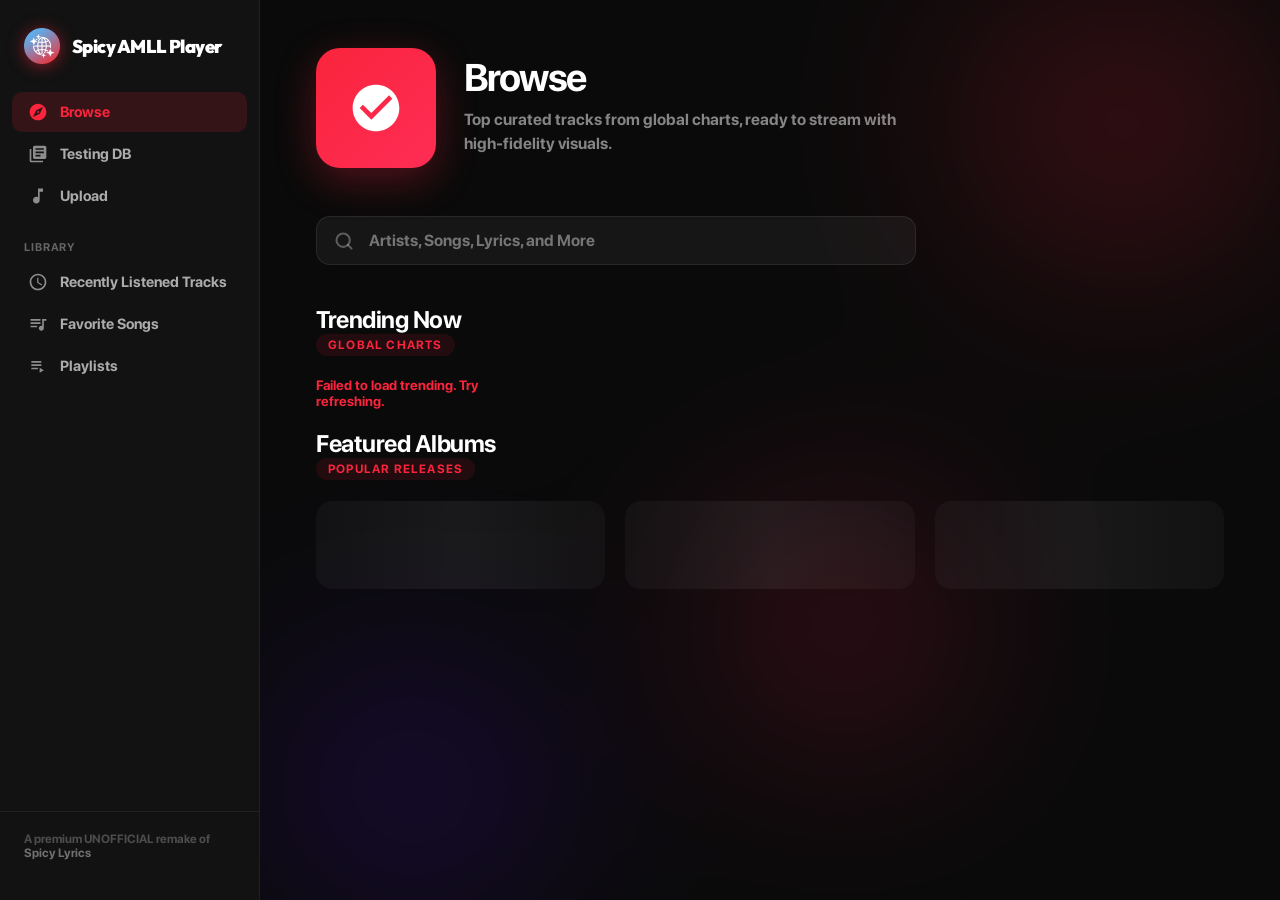
==== commit 7c436243: "feat: integrate advanced library features and UI enhancements >> >> - Implemented Playlist managemen" ====
--- a/player.html
+++ b/player.html
@@ -144,6 +144,16 @@
       </div>
     </div>
 
+    <!-- Translation Toggle -->
+    <button class="translation-toggle" id="btn-translation" style="display: none;">
+      <span style="font-size: 13px;">文/A</span>
+      <span class="text">Translation: Off</span>
+    </button>
+    <!-- Romanization Toggle -->
+    <button class="romanization-toggle" id="btn-romanization" style="display: none;">
+      <span style="font-size: 13px;">A/あ</span>
+      <span class="text">Romanized: Off</span>
+    </button>
     <!-- Lyrics Source Badge -->
     <div class="lyrics-source-badge" id="lyrics-source-badge"></div>
   </div>
@@ -202,6 +212,8 @@
     const timeTotal = document.getElementById('time-total');
     const volumeSlider = document.getElementById('volume-slider');
     const sourceBadge = document.getElementById('lyrics-source-badge');
+    const btnRomanization = document.getElementById('btn-romanization');
+    const btnTranslation = document.getElementById('btn-translation');
 
     // ── State ──
     settingsManager.apply();
@@ -328,16 +340,21 @@
       }, { offset: Number.NEGATIVE_INFINITY }).element;
     }
 
-    async function loadTrack(index, audioAlreadyManaged = false) {
+    async function loadTrack(index) {
       if (index < 0 || index >= currentQueue.length) return;
       
+      const contentBox = document.querySelector('.ContentBox');
+      if (contentBox) contentBox.style.opacity = '0';
+      
+      // Short delay for fade out
+      await new Promise(r => setTimeout(r, 340));
+
       setCurrentIndex(index);
       const track = await getTrackData(currentQueue[index].id);
-      if (!track) return;
-
-      // Reset State
-      crossfadeTriggered = false;
-      preloadedNext = false;
+      if (!track) {
+        if (contentBox) contentBox.style.opacity = '1';
+        return;
+      }
 
       // Reset UI
       parsedLyrics = null;
@@ -346,7 +363,6 @@
       if (sourceBadge) sourceBadge.textContent = '';
       showNotice('⏳ Loading track...');
       
-      // ── Hard Reset Album Art & Background ──
       albumArt.innerHTML = '';
       albumArt.className = 'MediaImageContainer'; 
       albumArt.style.backgroundImage = 'none'; 
@@ -359,7 +375,6 @@
       
       const processMetadata = async (duration) => {
           timeTotal.textContent = AudioPlayer.formatTime(duration, true);
-          
           songMetadata = await parseAudioMetadata(track.buffer, track.name);
           updateMetadataUI(songMetadata);
 
@@ -407,19 +422,17 @@
 
           refreshQueue();
           queueForceScroll();
+          
+          if (contentBox) contentBox.style.opacity = '1';
       };
 
-      if (audioAlreadyManaged) {
-        await processMetadata(player.duration);
-      } else {
-        return new Promise((resolve) => {
-          player.onLoadedMetadata = async (duration) => {
-            await processMetadata(duration);
-            resolve();
-          };
-          player.setSource(url);
-        });
-      }
+      return new Promise((resolve) => {
+        player.onLoadedMetadata = async (duration) => {
+          await processMetadata(duration);
+          resolve();
+        };
+        player.setSource(url);
+      });
     }
 
     function updateMetadataUI(metadata) {
@@ -438,7 +451,7 @@
         extractColors(metadata.artUrl).then(colors => {
           dynamicBg.innerHTML = '';
           dynamicBg.className = 'spicy-dynamic-bg';
-          applyLegacyBackground(dynamicBg, colors);
+          applyLegacyBackground(dynamicBg, metadata.artUrl);
           if (colors.vibrant) document.documentElement.style.setProperty('--ArtworkGlowColor', colors.vibrant.join(', '));
         }).catch(e => console.warn('Color extraction failed:', e));
       } else {
@@ -486,7 +499,12 @@
 
       for (let i = 0; i < lines.length; i++) {
         const line = lines[i];
-        const text = (isStatic ? line.Text : line.Text) || "";
+        const isSyllable = data.Type === 'Syllable';
+        let text = line.Text || "";
+        if (isSyllable && line.Lead && line.Lead.Syllables) {
+           text = line.Lead.Syllables.map(s => s.Text).join("");
+        }
+        text = text || "";
         
         // 1. Delete lines containing technical metadata or empty lines
         if (!text.trim() ||
@@ -519,6 +537,44 @@
 
     function applyLyricsToUI(lyrics) {
       if (!lyrics) return;
+
+      // Check if Romanization is available
+      let hasRomanization = false;
+      let hasTranslation = false;
+      if (lyrics.Content) {
+        hasRomanization = lyrics.Content.some(line => {
+          if (line.RomanizedText) return true;
+          if (line.Lead && line.Lead.Syllables) {
+            return line.Lead.Syllables.some(s => s.RomanizedText);
+          }
+          return false;
+        });
+        hasTranslation = lyrics.Content.some(line => line.TranslatedText !== undefined);
+      } else if (lyrics.Lines) {
+        hasRomanization = lyrics.Lines.some(l => l.RomanizedText);
+        hasTranslation = lyrics.Lines.some(l => l.TranslatedText !== undefined);
+      }
+
+      const isRomanized = settingsManager.get("showRomanized");
+      const isTranslated = settingsManager.get("showTranslation");
+
+      if (btnRomanization) {
+        if (hasRomanization) {
+          btnRomanization.style.display = 'flex';
+          updateRomanizationBtnState(isRomanized);
+        } else {
+          btnRomanization.style.display = 'none';
+        }
+      }
+
+      if (btnTranslation) {
+        if (hasTranslation) {
+          btnTranslation.style.display = 'flex';
+          updateTranslationBtnState(isTranslated);
+        } else {
+          btnTranslation.style.display = 'none';
+        }
+      }
       
       let typeToRender = lyrics.Type;
       // Handle Force Word Sync redirection
@@ -561,15 +617,10 @@
         const videoUrl = await getAnimatedArtwork(artist, album, title);
         if (videoUrl) {
           applyAnimatedArt(albumArt, videoUrl);
-          const bgVideo = document.createElement('video');
-          bgVideo.crossOrigin = 'anonymous';
-          bgVideo.src = videoUrl; bgVideo.autoplay = true; bgVideo.loop = true; bgVideo.muted = true; bgVideo.playsInline = true;
-          bgVideo.style.cssText = 'position:absolute;top:-10%;left:-10%;width:120%;height:120%;object-fit:cover;';
-          bgVideo.onloadeddata = () => {
-             dynamicBg.innerHTML = ''; dynamicBg.className = 'spicy-dynamic-bg AnimatedArtBackground'; dynamicBg.appendChild(bgVideo);
-          };
-        }
-      } catch (e) {}
+        }
+      } catch (e) {
+        console.error('[AnimatedArt] Integration error:', e);
+      }
     }
 
     // Listen for settings changes to remove animated art in real-time when toggled off
@@ -586,16 +637,14 @@
       }
     });
 
+
+
     // ── Events ──
     player.onLoadedMetadata = (duration) => {
       timeTotal.textContent = AudioPlayer.formatTime(duration, true);
     };
 
-    let crossfadeTriggered = false;
-    let preloadedNext = false;
-
     player.onEnded = () => {
-      if (crossfadeTriggered) return; // Already handled by crossfade
       const nextIdx = getCurrentIndex() + 1;
       if (nextIdx < currentQueue.length) {
         loadTrack(nextIdx);
@@ -611,26 +660,9 @@
       if (playing && !animationFrameId) startAnimationLoop();
     };
 
-    async function handleNextWithCrossfade() {
-      const nextIdx = getCurrentIndex() + 1;
-      if (nextIdx < currentQueue.length) {
-        crossfadeTriggered = true;
-        // Start crossfade in player
-        await player.startCrossfade();
-        // Load the metadata for the NEW track into the UI
-        await loadTrack(nextIdx, true); // true = audio already playing/managed
-      }
-    }
-
     btnForward.onclick = () => {
       const next = getCurrentIndex() + 1;
-      if (next < currentQueue.length) {
-        if (player.isPlaying) {
-          handleNextWithCrossfade();
-        } else {
-          loadTrack(next);
-        }
-      }
+      if (next < currentQueue.length) loadTrack(next);
     };
 
     btnBackward.onclick = () => {
@@ -717,32 +749,63 @@
       }
     };
 
+    function updateRomanizationBtnState(isRomanized) {
+      if (isRomanized) {
+        btnRomanization.classList.add('active');
+        btnRomanization.querySelector('.text').textContent = 'Romanized: On';
+      } else {
+        btnRomanization.classList.remove('active');
+        btnRomanization.querySelector('.text').textContent = 'Romanized: Off';
+      }
+    }
+
+    function updateTranslationBtnState(isTranslated) {
+      if (isTranslated) {
+        btnTranslation.classList.add('active');
+        btnTranslation.querySelector('.text').textContent = 'Translation: On';
+      } else {
+        btnTranslation.classList.remove('active');
+        btnTranslation.querySelector('.text').textContent = 'Translation: Off';
+      }
+    }
+
+    btnRomanization.onclick = () => {
+      const isRomanized = !settingsManager.get("showRomanized");
+      settingsManager.set("showRomanized", isRomanized);
+      
+      // Disable translation if romanization is on
+      if (isRomanized) {
+        settingsManager.set("showTranslation", false);
+        updateTranslationBtnState(false);
+      }
+
+      updateRomanizationBtnState(isRomanized);
+      if (parsedLyrics) applyLyricsToUI(parsedLyrics);
+      queueForceScroll();
+    };
+
+    btnTranslation.onclick = () => {
+      const isTranslated = !settingsManager.get("showTranslation");
+      settingsManager.set("showTranslation", isTranslated);
+      
+      // Disable romanization if translation is on
+      if (isTranslated) {
+        settingsManager.set("showRomanized", false);
+        updateRomanizationBtnState(false);
+      }
+
+      updateTranslationBtnState(isTranslated);
+      if (parsedLyrics) applyLyricsToUI(parsedLyrics);
+      queueForceScroll();
+    };
+
     function updatePlayPauseIcon(playing) {
       playPauseIcon.src = playing ? 'icons/play.svg' : 'icons/paused.svg';
     }
 
     function startAnimationLoop() {
-      async function loop() {
+      function loop() {
         const pos = player.getPosition();
-        const remaining = player.duration - pos;
-
-        // --- Automatic Crossfade and Preload ---
-        if (player.isPlaying) {
-          const nextIdx = getCurrentIndex() + 1;
-          if (nextIdx < currentQueue.length) {
-            // Preload 10 seconds before end
-            if (remaining < 10000 && !preloadedNext) {
-              preloadedNext = true;
-              const nextUrl = await getAudioBlobUrl(nextIdx);
-              if (nextUrl) player.preloadNext(nextUrl);
-            }
-            // Trigger Crossfade at 6 seconds
-            if (remaining < (player.crossfadeDuration + 100) && !crossfadeTriggered) {
-              handleNextWithCrossfade();
-            }
-          }
-        }
-
         setLyricsTime(pos, lyricsType);
         if (!document.hidden) {
           if (player.duration > 0) {
--- a/css/player.css
+++ b/css/player.css
@@ -933,32 +933,75 @@
   text-align: right;
 }
 
-/* --- Simple Lyrics Mode --- */
 .sl-simple-mode .line {
-  filter: none !important;
-  opacity: 1 !important;
-  transform: none !important;
+  display: flex;
+  flex-wrap: wrap;
+  justify-content: center;
+  align-items: center;
+  gap: 0.3ch;
+  margin: 1.2cqw 0 !important;
+  padding: 12px 0 !important;
+  text-align: left !important;
+  width: 100% !important;
+  transform-origin: center;
+  transition: transform 0.2s ease-out; /* Fallback for non-JS updates */
 }
 
 .sl-simple-mode .word {
-  opacity: 0.3;
-  transition: opacity 0.3s ease, color 0.3s ease;
-  scale: 1 !important;
+  display: inline-block !important;
+  opacity: 0.35;
+  color: #fff;
   background: none !important;
   -webkit-background-clip: unset !important;
   background-clip: unset !important;
-  color: #fff !important;
-  text-shadow: none !important;
-}
-
-.sl-simple-mode .word.active {
+  -webkit-text-fill-color: #fff !important;
+  text-shadow: none;
+  font-size: inherit !important;
+  transition: opacity 0.3s ease, text-shadow 0.3s ease;
+}
+
+.sl-simple-mode .word.Active {
   opacity: 1;
-  color: #fff !important;
-}
-
-.sl-simple-mode .line.past .word {
-  opacity: 0.3;
-}
+  font-weight: 700;
+}
+
+.sl-simple-mode .letter {
+  display: inline-block !important;
+  opacity: 0.35;
+  color: #fff;
+  background: none !important;
+  -webkit-background-clip: unset !important;
+  background-clip: unset !important;
+  -webkit-text-fill-color: #fff !important;
+  text-shadow: none;
+  font-size: inherit !important;
+  margin: 0 !important;
+  padding: 0 !important;
+}
+
+.sl-simple-mode .letter.Active {
+  opacity: 1;
+}
+
+.sl-simple-mode .letterGroup {
+  display: inline-block !important;
+  white-space: normal !important;
+}
+
+.sl-simple-mode .line.Active {
+  opacity: 1;
+}
+
+.sl-simple-mode .line.Sung,
+.sl-simple-mode .line.NotSung {
+  opacity: 0.5;
+}
+
+.sl-simple-mode .word-group {
+  display: inline-block !important;
+  white-space: normal !important;
+}
+
 
 /* --- Provider Manager --- */
 .sl-btn-small {
@@ -984,6 +1027,43 @@
 .sl-btn-small.off {
   background: rgba(255, 50, 50, 0.2);
   color: #ff9999;
+}
+
+/* ── Romanization / Translation Toggles ── */
+.romanization-toggle, .translation-toggle {
+  position: fixed;
+  bottom: 50px;
+  right: 24px;
+  background: rgba(255, 255, 255, 0.1);
+  backdrop-filter: blur(10px);
+  -webkit-backdrop-filter: blur(10px);
+  border: 1px solid rgba(255, 255, 255, 0.15);
+  border-radius: 12px;
+  color: rgba(255, 255, 255, 0.6);
+  padding: 6px 12px;
+  font-size: 11px;
+  font-weight: 600;
+  cursor: pointer;
+  transition: all 0.2s cubic-bezier(0.4, 0, 0.2, 1);
+  display: flex;
+  align-items: center;
+  z-index: 100;
+}
+
+.translation-toggle {
+  bottom: 86px;
+}
+
+.romanization-toggle:hover, .translation-toggle:hover {
+  color: white;
+  background: rgba(255, 255, 255, 0.2);
+  transform: translateY(-1px);
+}
+
+.romanization-toggle.active, .translation-toggle.active {
+  background: rgba(255, 255, 255, 0.9);
+  color: black;
+  border-color: transparent;
 }
 
 /* ── Lyrics Source Badge ── */
@@ -1147,4 +1227,9 @@
   .VolumeArea {
     display: none;
   }
+}
+
+.sl-simple-mode .word.past {
+  opacity: 1 !important;
+  color: #fff !important;
 }
--- a/css/lyrics.css
+++ b/css/lyrics.css
@@ -1,587 +1,589 @@
-/* ═══════════════════════════════════════════════
-   Spicy AMLL Player WEB — Lyrics Styles
-   Ported from Lyrics/main.css + Lyrics/Mixed.css
-   ═══════════════════════════════════════════════ */
-
-/* ── Lyrics Container ── */
-#SpicyLyricsPage .LyricsContainer {
-  height: 100%;
-  display: flex;
-  align-items: center;
-  flex-direction: column;
-  justify-content: center;
-  overflow: visible;
-  width: 100%;
-  z-index: 4;
-  flex: 1;
-}
-
-#SpicyLyricsPage .LyricsContainer.Hidden {
-  display: none;
-}
-
-/* ── Lyrics Content ── */
-#SpicyLyricsPage .LyricsContainer .LyricsContent {
-  --TextGlowDef: rgba(255, 255, 255, 0.15) 0px 0px 6px;
-  --ActiveTextGlowDef: rgba(111, 111, 111, 0.4) 0px 0px 14px;
-  --StrongTextGlowDef: rgba(255, 255, 255, 0.322) 0px 0px 16.4px;
-  --StrongerTextGlowDef: rgba(201, 201, 201, 0.74) 0px 0px 16px;
-  --DefaultLyricsSize: clamp(1.85rem, calc(1cqw * 7), 3.5rem);
-  --Simplebar-Scrollbar-Color: rgba(255, 255, 255, 0.6);
-  --vertical-gap: 0px;
-
-  overflow-x: clip !important;
-  overflow-clip-margin: 200px;
-  overflow-y: auto !important;
-  height: calc(100% - var(--vertical-gap));
-  width: 100%;
-  font-size: var(--DefaultLyricsSize) !important;
-  font-weight: 700;
-  scrollbar-width: thin;
-  scrollbar-color: transparent transparent;
-  z-index: 9;
-
-  --ImageMask: linear-gradient(180deg,
-      transparent 0,
-      transparent 16px,
-      #000 64px,
-      #000 calc(100% - 100px),
-      transparent calc(100% - 20px),
-      transparent);
-
-  -webkit-mask-image: var(--ImageMask);
-  mask-image: var(--ImageMask);
-  container-type: size;
-  opacity: 1;
-  transition: opacity 0.25s;
-
-  padding-left: var(--LyricsLeftSidePadding);
-  padding-right: var(--LyricsRightSidePadding);
-  font-family: var(--spicy-custom-font, inherit);
-}
-
-#SpicyLyricsPage .LyricsContainer .LyricsContent:not(:has(.LyricsNotice)) * {
-  font-weight: 700 !important;
-}
-
-#SpicyLyricsPage .LyricsContainer .LyricsContent.HiddenTransitioned {
-  opacity: 0;
-}
-
-/* ── Scroll Container ── */
-#SpicyLyricsPage .LyricsContainer .LyricsContent .SpicyLyricsScrollContainer {
-  container-type: size !important;
-  width: 100cqw;
-  transition: padding-right 0.4s, padding-left 0.4s;
-  display: flex;
-  flex-direction: column;
-  margin-bottom: 0;
-  margin-top: 25cqh;
-  padding-bottom: 75vh;
-}
-
-
-/* ═══════════════════════════════════════════════
-   Lines — Base
-   ═══════════════════════════════════════════════ */
-
-:root {
-  --SpicyLyrics-LineSpacing: 1cqw 0;
-}
-
-#SpicyLyricsPage .LyricsContainer .LyricsContent .line {
-  --font-size: var(--DefaultLyricsSize);
-  display: flex;
-  flex-wrap: wrap;
-  transition:
-    opacity 0.2s cubic-bezier(0.61, 1, 0.88, 1),
-    margin-top 0.4s cubic-bezier(0.4, 0, 0.2, 1),
-    margin-bottom 0.4s cubic-bezier(0.4, 0, 0.2, 1);
-  font-size: var(--font-size) !important;
-  will-change: transform, opacity, margin-top, margin-bottom;
-}
-
-#SpicyLyricsPage .LyricsContainer .LyricsContent .line .word,
-#SpicyLyricsPage .LyricsContainer .LyricsContent .line .letter,
-#SpicyLyricsPage .LyricsContainer .LyricsContent .line {
-  cursor: pointer;
-  font-weight: 700 !important;
-  -webkit-text-fill-color: transparent;
-  background-clip: text;
-  position: relative;
-  will-change: transform, opacity;
-}
-
-/* ── Gradient Variables ── */
-#SpicyLyricsPage .LyricsContainer .LyricsContent .line,
-#SpicyLyricsPage .LyricsContainer .LyricsContent .line .word,
-#SpicyLyricsPage .LyricsContainer .LyricsContent .line .letter {
-  --gradient-position: -20%;
-  --gradient-color: 255;
-  --gradient-alpha: 0.85;
-  --gradient-alpha-end: 0.5;
-  --gradient-degrees: 90deg;
-  --gradient-offset: 0%;
-}
-
-/* ── Line Base Properties ── */
-#SpicyLyricsPage .LyricsContainer .LyricsContent .line {
-  --BlurAmount: 0px;
-  --DefaultLyricsScale: 0.95;
-  --DefaultEmphasisLyricsScale: 0.95;
-  --DefaultLineScale: 1;
-  --Vocal-NotSung-opacity: 0.51;
-  --Vocal-Active-opacity: 1;
-  --Vocal-Sung-opacity: 0.497;
-  --Vocal-Hover-opacity: 1;
-  --gradient-degrees: 180deg !important;
-  --gradient-alpha-end: 0.35 !important;
-  letter-spacing: 0;
-  --lyrics-line-height: 1.1818181818;
-  line-height: var(--lyrics-line-height) !important;
-  direction: ltr;
-}
-
-/* ── Active Line Gradient ── */
-#SpicyLyricsPage .LyricsContainer .LyricsContent .line.Active,
-#SpicyLyricsPage .LyricsContainer .LyricsContent .line.Active .word,
-#SpicyLyricsPage .LyricsContainer .LyricsContent .line.Active .letter,
-#SpicyLyricsPage .LyricsContainer .LyricsContent .line.static {
-  background-image: linear-gradient(var(--gradient-degrees),
-      rgba(var(--ArtworkGlowColor, 255, 255, 255), var(--gradient-alpha)) var(--gradient-position),
-      rgba(var(--ArtworkGlowColor, 255, 255, 255), var(--gradient-alpha-end)) calc(var(--gradient-position) + 20% + var(--gradient-offset)));
-}
-
-/* ── NotSung State ── */
-#SpicyLyricsPage .LyricsContainer .LyricsContent .line.NotSung,
-#SpicyLyricsPage .LyricsContainer .LyricsContent .line.NotSung .word,
-#SpicyLyricsPage .LyricsContainer .LyricsContent .line.NotSung .letter {
-  text-shadow: 0 0 var(--BlurAmount, 0) rgba(var(--gradient-color), var(--gradient-color), var(--gradient-color), var(--gradient-alpha-end));
-}
-
-#SpicyLyricsPage .LyricsContainer .LyricsContent .line.NotSung {
-  opacity: var(--Vocal-NotSung-opacity);
-  --gradient-position: -20% !important;
-}
-
-#SpicyLyricsPage .LyricsContainer .LyricsContent .line.NotSung .word,
-#SpicyLyricsPage .LyricsContainer .LyricsContent .line.NotSung .letter {
-  --text-shadow-blur-radius: 4px !important;
-  --text-shadow-opacity: 0% !important;
-  --gradient-position: -20% !important;
-}
-
-/* ── Sung State ── */
-#SpicyLyricsPage .LyricsContainer .LyricsContent .line.Sung,
-#SpicyLyricsPage .LyricsContainer .LyricsContent .line.Sung .word,
-#SpicyLyricsPage .LyricsContainer .LyricsContent .line.Sung .letter,
-#SpicyLyricsPage .LyricsContainer .LyricsContent .SpicyLyricsScrollContainer[data-lyrics-type="Static"] .line {
-  text-shadow: 0 0 var(--BlurAmount, 0) rgba(var(--gradient-color), var(--gradient-color), var(--gradient-color), var(--gradient-alpha));
-}
-
-#SpicyLyricsPage .LyricsContainer .LyricsContent .line.Sung {
-  opacity: var(--Vocal-Sung-opacity);
-  --gradient-position: 100% !important;
-}
-
-#SpicyLyricsPage .LyricsContainer .LyricsContent .line.Sung,
-#SpicyLyricsPage .LyricsContainer .LyricsContent .line.NotSung {
-  scale: var(--DefaultLineScale);
-}
-
-#SpicyLyricsPage .LyricsContainer .LyricsContent .line.Sung .word,
-#SpicyLyricsPage .LyricsContainer .LyricsContent .line.Sung .letter {
-  --gradient-position: 100% !important;
-}
-
-/* ── Active State ── */
-#SpicyLyricsPage .LyricsContainer .LyricsContent .line.Active {
-  opacity: 1;
-  --BlurAmount: 0px !important;
-  margin-top: 2.5cqw !important;
-  margin-bottom: 2.5cqw !important;
-}
-
-#SpicyLyricsPage .LyricsContainer .LyricsContent .line.Active .word,
-#SpicyLyricsPage .LyricsContainer .LyricsContent .line.Active .letterGroup,
-#SpicyLyricsPage .LyricsContainer .LyricsContent .line.Active .letterGroup .letter {
-  opacity: 1;
-}
-
-/* ── Text Shadow ── */
-#SpicyLyricsPage .LyricsContainer .LyricsContent .line .word,
-#SpicyLyricsPage .LyricsContainer .LyricsContent .line .letter,
-#SpicyLyricsPage .LyricsContainer .LyricsContent .line .letterGroup {
-  --text-shadow-blur-radius: 4px;
-  --text-shadow-opacity: 0%;
-}
-
-#SpicyLyricsPage .LyricsContainer .LyricsContent .line.Active,
-#SpicyLyricsPage .LyricsContainer .LyricsContent .line.Active .word,
-#SpicyLyricsPage .LyricsContainer .LyricsContent .line.Active .letter,
-#SpicyLyricsPage .LyricsContainer .LyricsContent .line.Active .letterGroup {
-  text-shadow: 0 0 var(--text-shadow-blur-radius) rgba(var(--ArtworkGlowColor, 255, 255, 255), var(--text-shadow-opacity));
-}
-
-/* ── Word Display ── */
-#SpicyLyricsPage .LyricsContainer .LyricsContent .line:not(.musical-line) .word,
-#SpicyLyricsPage .LyricsContainer .LyricsContent .line .letter,
-#SpicyLyricsPage .LyricsContainer .LyricsContent .line .letterGroup {
-  display: inline-block;
-}
-
-/* ── Word Spacing (::after gap) ── */
-#SpicyLyricsPage .LyricsContainer .LyricsContent .line .word:not(.PartOfWord, .dot, .LastWordInLine)::after,
-#SpicyLyricsPage .LyricsContainer .LyricsContent .line .letterGroup:not(.PartOfWord, .dot, .LastWordInLine)::after {
-  content: "";
-  margin-right: 0.3ch;
-}
-
-/* ── Word Groups ── */
-.word-group {
-  display: inline-flex;
-  white-space: nowrap;
-  flex-wrap: wrap;
-  justify-content: flex-start;
-}
-
-.OppositeAligned .word-group {
-  justify-content: flex-end;
-}
-
-/* ── Transform Origins ── */
-#SpicyLyricsPage .LyricsContainer .LyricsContent .line .word,
-#SpicyLyricsPage .LyricsContainer .LyricsContent .line .letterGroup {
-  transform-origin: center center;
-}
-
-#SpicyLyricsPage .LyricsContainer .LyricsContent .line .word.PartOfWord,
-#SpicyLyricsPage .LyricsContainer .LyricsContent .line .letterGroup.PartOfWord {
-  transform-origin: right center;
-}
-
-#SpicyLyricsPage .LyricsContainer .LyricsContent .line .word.PartOfWord+ :is(.word.PartOfWord, .letterGroup.PartOfWord),
-#SpicyLyricsPage .LyricsContainer .LyricsContent .line .letterGroup.PartOfWord+ :is(.word.PartOfWord, .letterGroup.PartOfWord) {
-  transform-origin: center center;
-}
-
-#SpicyLyricsPage .LyricsContainer .LyricsContent .line .word.PartOfWord+ :is(.word, .letterGroup),
-#SpicyLyricsPage .LyricsContainer .LyricsContent .line .letterGroup.PartOfWord+ :is(.word, .letterGroup) {
-  transform-origin: left center;
-}
-
-/* ═══════════════════════════════════════════════
-   RTL (Right-to-Left) Rules
-   ═══════════════════════════════════════════════ */
-
-#SpicyLyricsPage .LyricsContainer .LyricsContent .line.rtl {
-  direction: rtl !important;
-  transform-origin: center center !important; /* Scale from middle to prevent off-screen overflow */
-}
-
-#SpicyLyricsPage .LyricsContainer .LyricsContent .line.rtl .word,
-#SpicyLyricsPage .LyricsContainer .LyricsContent .line.rtl .letter {
-  --gradient-degrees: -90deg !important;
-}
-
-#SpicyLyricsPage .LyricsContainer .LyricsContent .line.rtl,
-#SpicyLyricsPage .LyricsContainer .LyricsContent .line.rtl .word,
-#SpicyLyricsPage .LyricsContainer .LyricsContent .line.rtl .letter,
-#SpicyLyricsPage .LyricsContainer .LyricsContent .line.rtl .letterGroup {
-  padding-bottom: 1.25cqw;
-  padding-top: 1.15cqw;
-  margin-bottom: -0.25em;
-  margin-top: -0.15em;
-}
-
-#SpicyLyricsPage .LyricsContainer .LyricsContent .line.rtl .word.PartOfWord,
-#SpicyLyricsPage .LyricsContainer .LyricsContent .line.rtl .letterGroup.PartOfWord {
-  transform-origin: left center;
-}
-
-#SpicyLyricsPage .LyricsContainer .LyricsContent .line.rtl .word.PartOfWord+ :is(.word, .letterGroup),
-#SpicyLyricsPage .LyricsContainer .LyricsContent .line.rtl .letterGroup.PartOfWord+ :is(.word, .letterGroup) {
-  transform-origin: right center;
-}
-
-/* ═══════════════════════════════════════════════
-   Opposite Aligned Lines
-   ═══════════════════════════════════════════════ */
-
-#SpicyLyricsPage .LyricsContainer .LyricsContent .line.OppositeAligned {
-  justify-content: flex-end;
-  text-align: end;
-  column-gap: 0.3ch;
-}
-
-#SpicyLyricsPage .LyricsContainer .LyricsContent .line.OppositeAligned .word:not(.PartOfWord, .dot, .LastWordInLine)::after,
-#SpicyLyricsPage .LyricsContainer .LyricsContent .line.OppositeAligned .letterGroup:not(.PartOfWord, .dot, .LastWordInLine)::after {
-  margin-right: 0;
-}
-
-/* Padding for opposite-aligned layouts */
-#SpicyLyricsPage .LyricsContainer .LyricsContent:has(.OppositeAligned) .line.OppositeAligned:not(.rtl) {
-  padding-left: 25cqw;
-}
-
-#SpicyLyricsPage .LyricsContainer .LyricsContent:has(.OppositeAligned) .line:not(.OppositeAligned, .rtl) {
-  padding-right: 25cqw;
-}
-
-#SpicyLyricsPage .LyricsContainer .LyricsContent:has(.OppositeAligned.rtl) .line.OppositeAligned {
-  padding-right: 25cqw;
-}
-
-#SpicyLyricsPage .LyricsContainer .LyricsContent:has(.OppositeAligned.rtl) .line:not(.OppositeAligned) {
-  padding-left: 25cqw;
-}
-
-#SpicyLyricsPage .LyricsContainer .LyricsContent:not(:has(.OppositeAligned)) .line {
-  padding-right: 5cqw;
-}
-
-#SpicyLyricsPage .LyricsContainer .LyricsContent:not(:has(.OppositeAligned)) .line.rtl {
-  padding-left: 5cqw;
-}
-
-/* ═══════════════════════════════════════════════
-   Hover States
-   ═══════════════════════════════════════════════ */
-
-#SpicyLyricsPage .LyricsContainer .LyricsContent .line.NotSung:hover,
-#SpicyLyricsPage .LyricsContainer .LyricsContent .line.NotSung:hover .word,
-#SpicyLyricsPage .LyricsContainer .LyricsContent .line.NotSung:hover .letter,
-#SpicyLyricsPage .LyricsContainer .LyricsContent .line.Sung:hover,
-#SpicyLyricsPage .LyricsContainer .LyricsContent .line.Sung:hover .word,
-#SpicyLyricsPage .LyricsContainer .LyricsContent .line.Sung:hover .letter {
-  opacity: var(--Vocal-Hover-opacity, 1) !important;
-  --BlurAmount: 0px !important;
-}
-
-/* ═══════════════════════════════════════════════
-   Line-Synced Specific
-   ═══════════════════════════════════════════════ */
-
-#SpicyLyricsPage .LyricsContainer .LyricsContent .SpicyLyricsScrollContainer[data-lyrics-type="Line"] .line {
-  --text-shadow-blur-radius: 4px;
-  --text-shadow-opacity: 0%;
-  transform-origin: left center;
-  transition:
-    scale 0.2s cubic-bezier(0.37, 0, 0.63, 1),
-    opacity 0.2s cubic-bezier(0.37, 0, 0.63, 1) !important;
-  margin: var(--SpicyLyrics-LineSpacing, 2cqw 0);
-}
-
-#SpicyLyricsPage .LyricsContainer .SpicyLyricsScrollContainer[data-lyrics-type="Line"] .line:not(.Active) {
-  --text-shadow-blur-radius: 4px !important;
-  --text-shadow-opacity: 0% !important;
-}
-
-#SpicyLyricsPage .LyricsContainer .SpicyLyricsScrollContainer[data-lyrics-type="Line"] .line.OppositeAligned {
-  transform-origin: right center;
-}
-
-#SpicyLyricsPage .LyricsContainer .SpicyLyricsScrollContainer[data-lyrics-type="Line"] .line.Active:not(.musical-line) {
-  scale: 1.05;
-}
-
-/* ═══════════════════════════════════════════════
-   Static Lyrics
-   ═══════════════════════════════════════════════ */
-
-#SpicyLyricsPage .LyricsContainer .SpicyLyricsScrollContainer[data-lyrics-type="Static"] {
-  --DefaultLyricsSize: clamp(0.8rem, calc(1cqw * 5), 2.5rem);
-}
-
-#SpicyLyricsPage .LyricsContainer .SpicyLyricsScrollContainer[data-lyrics-type="Static"] .line {
-  font-weight: 500 !important;
-}
-
-#SpicyLyricsPage .LyricsContainer .LyricsContent .line.static {
-  cursor: default;
-  --gradient-position: 100%;
-  --gradient-alpha: 1;
-  --gradient-alpha-end: 1;
-}
-
-/* ═══════════════════════════════════════════════
-   Non-Musical Line Spacing
-   ═══════════════════════════════════════════════ */
-
-#SpicyLyricsPage .LyricsContainer .LyricsContent .line:not(.musical-line) {
-  margin: var(--SpicyLyrics-LineSpacing, 1cqw 0);
-}
-
-/* ═══════════════════════════════════════════════
-   Musical Lines (Interlude Dots)
-   ═══════════════════════════════════════════════ */
-
-#SpicyLyricsPage .LyricsContainer .LyricsContent .line.musical-line {
-  transition: transform 0.14s, opacity 0.14s !important;
-  position: relative;
-  transform-origin: center center !important;
-  z-index: -1;
-  line-height: 0 !important;
-  margin: 0 !important;
-}
-
-#SpicyLyricsPage .LyricsContainer .LyricsContent .line.musical-line .dotGroup {
-  --dot-gap: clamp(0.005rem, 1.7cqw, 0.18rem);
-  display: flex;
-  flex-direction: row;
-  gap: var(--dot-gap);
-  transition: scale 0.25s !important;
-  scale: 0;
-  transform-origin: center center;
-}
-
-#SpicyLyricsPage .LyricsContainer .LyricsContent .line.musical-line .dotGroup .dot {
-  --font-size: calc(var(--DefaultLyricsSize) * 1.3);
-  --opacity-size: 0.35;
-  border-radius: 50%;
-  scale: 0.75;
-  font-size: var(--font-size) !important;
-  opacity: var(--opacity-size);
-  --gradient-position: 100%;
-}
-
-#SpicyLyricsPage .LyricsContainer .LyricsContent .line.musical-line.Active {
-  z-index: -1;
-  margin: -1.3cqw 0 !important;
-  line-height: var(--lyrics-line-height) !important;
-}
-
-#SpicyLyricsPage .LyricsContainer .LyricsContent .line.musical-line.Active .dotGroup {
-  scale: 1 !important;
-}
-
-/* ═══════════════════════════════════════════════
-   Background Lines
-   ═══════════════════════════════════════════════ */
-
-#SpicyLyricsPage .LyricsContainer .LyricsContent .line.bg-line .word,
-#SpicyLyricsPage .LyricsContainer .LyricsContent .line.bg-line .letterGroup .letter {
-  --gradient-alpha: 0.6;
-  --gradient-alpha-end: 0.3;
-}
-
-#SpicyLyricsPage .LyricsContainer .LyricsContent .line.bg-line {
-  margin: -1cqw 0 1cqw !important;
-}
-
-#SpicyLyricsPage .LyricsContainer .LyricsContent .line.bg-line,
-#SpicyLyricsPage .LyricsContainer .LyricsContent .line.bg-line .word,
-#SpicyLyricsPage .LyricsContainer .LyricsContent .line.bg-line .letterGroup,
-#SpicyLyricsPage .LyricsContainer .LyricsContent .line.bg-line .letterGroup .letter {
-  --font-size: calc(var(--DefaultLyricsSize) * 0.75);
-  font-size: var(--font-size) !important;
-  font-weight: 600 !important;
-}
-
-/* ═══════════════════════════════════════════════
-   Letter Groups
-   ═══════════════════════════════════════════════ */
-
-#SpicyLyricsPage .LyricsContainer .LyricsContent .line .letterGroup {
-  display: inline-flex;
-}
-
-/* ═══════════════════════════════════════════════
-   Credits / Song Info
-   ═══════════════════════════════════════════════ */
-
-#SpicyLyricsPage .LyricsContainer .LyricsContent .Credits {
-  --font-size: calc(var(--DefaultLyricsSize) * 0.42);
-  font-weight: 500 !important;
-  font-size: var(--font-size) !important;
-  opacity: 0.45;
-  margin: 4cqw 0 0 !important;
-  scale: 1;
-  color: white;
-  text-align: center;
-  width: 100%;
-  border-top: 1px solid rgba(255, 255, 255, 0.1);
-  padding-top: 2cqw;
-}
-
-#SpicyLyricsPage .LyricsContainer .LyricsContent .SongInfo {
-  --font-size: calc(var(--DefaultLyricsSize) * 0.35);
-  font-size: var(--font-size) !important;
-  font-weight: 600;
-  margin: 2cqw 0 0 !important;
-  color: white;
-  scale: 1;
-  display: flex;
-  flex-direction: column;
-  gap: 0.29cqw;
-}
-
-/* ═══════════════════════════════════════════════
-   Lyrics Notice (empty state)
-   ═══════════════════════════════════════════════ */
-
-.LyricsNotice {
-  position: absolute;
-  top: 50%;
-  left: 50%;
-  width: 80cqw;
-  display: flex;
-  flex-direction: column;
-  align-items: center;
-  text-align: center;
-  color: white;
-  transform: translate(-50%, -50%);
-  font-weight: 500;
-  opacity: .7;
-}
-
-.LyricsNotice .notice-descriptor {
-  font-size: clamp(1.25rem, 3.5cqw, 2.5rem);
-}
-
-/* ═══════════════════════════════════════════════
-   Hide Line Blur
-   ═══════════════════════════════════════════════ */
-
-#SpicyLyricsPage .LyricsContainer .LyricsContent.HideLineBlur .line {
-  --BlurAmount: 0px !important;
-}
-
-/* Spacer for centering last line */
-.lyrics-spacer {
-  height: 50vh;
-  width: 100%;
-  pointer-events: none;
-}
-
-/* ── Mobile Responsive Fix ── */
-@media (max-width: 768px) {
-  #SpicyLyricsPage .LyricsContainer .LyricsContent {
-    padding-left: 10px !important;
-    padding-right: 10px !important;
-    text-align: center;
-    -webkit-mask-image: linear-gradient(to bottom, transparent, black 15%, black 85%, transparent);
-    mask-image: linear-gradient(to bottom, transparent, black 15%, black 85%, transparent);
-  }
-
-  #SpicyLyricsPage .LyricsContainer .LyricsContent .SpicyLyricsScrollContainer {
-    width: 100%;
-    margin-top: 10vh;
-    padding-bottom: 50vh;
-  }
-
-  #SpicyLyricsPage .LyricsContainer .LyricsContent .line {
-    justify-content: center !important;
-    text-align: center !important;
-    padding: 10px 10px !important;
-    transform-origin: center center !important;
-    width: 100% !important;
-  }
-
-  /* RTL specific centering on mobile */
-  #SpicyLyricsPage .LyricsContainer .LyricsContent .line.rtl {
-    justify-content: center !important;
-    text-align: center !important;
-    direction: rtl !important;
-  }
-}+/* ═══════════════════════════════════════════════
+   Spicy AMLL Player WEB — Lyrics Styles
+   Ported from Lyrics/main.css + Lyrics/Mixed.css
+   ═══════════════════════════════════════════════ */
+
+/* ── Lyrics Container ── */
+#SpicyLyricsPage .LyricsContainer {
+  height: 100%;
+  display: flex;
+  align-items: center;
+  flex-direction: column;
+  justify-content: center;
+  overflow: visible;
+  width: 100%;
+  z-index: 4;
+  flex: 1;
+}
+
+#SpicyLyricsPage .LyricsContainer.Hidden {
+  display: none;
+}
+
+/* ── Lyrics Content ── */
+#SpicyLyricsPage .LyricsContainer .LyricsContent {
+  --TextGlowDef: rgba(255, 255, 255, 0.15) 0px 0px 6px;
+  --ActiveTextGlowDef: rgba(111, 111, 111, 0.4) 0px 0px 14px;
+  --StrongTextGlowDef: rgba(255, 255, 255, 0.322) 0px 0px 16.4px;
+  --StrongerTextGlowDef: rgba(201, 201, 201, 0.74) 0px 0px 16px;
+  --DefaultLyricsSize: clamp(1.85rem, calc(1cqw * 7), 3.5rem);
+  --Simplebar-Scrollbar-Color: rgba(255, 255, 255, 0.6);
+  --vertical-gap: 0px;
+
+  overflow-x: clip !important;
+  overflow-clip-margin: 200px;
+  overflow-y: auto !important;
+  height: calc(100% - var(--vertical-gap));
+  width: 100%;
+  font-size: var(--DefaultLyricsSize) !important;
+  font-weight: 700;
+  scrollbar-width: thin;
+  scrollbar-color: transparent transparent;
+  z-index: 9;
+
+  --ImageMask: linear-gradient(180deg,
+      transparent 0,
+      transparent 16px,
+      #000 64px,
+      #000 calc(100% - 100px),
+      transparent calc(100% - 20px),
+      transparent);
+
+  -webkit-mask-image: var(--ImageMask);
+  mask-image: var(--ImageMask);
+  container-type: size;
+  opacity: 1;
+  transition: opacity 0.25s;
+
+  padding-left: var(--LyricsLeftSidePadding);
+  padding-right: var(--LyricsRightSidePadding);
+  font-family: var(--spicy-custom-font, inherit);
+}
+
+#SpicyLyricsPage .LyricsContainer .LyricsContent:not(:has(.LyricsNotice)) * {
+  font-weight: 700 !important;
+}
+
+#SpicyLyricsPage .LyricsContainer .LyricsContent.HiddenTransitioned {
+  opacity: 0;
+}
+
+/* ── Scroll Container ── */
+#SpicyLyricsPage .LyricsContainer .LyricsContent .SpicyLyricsScrollContainer {
+  container-type: size !important;
+  width: 100cqw;
+  transition: padding-right 0.4s, padding-left 0.4s;
+  display: flex;
+  flex-direction: column;
+  margin-bottom: 0;
+  margin-top: 25cqh;
+  padding-bottom: 75vh;
+}
+
+
+/* ═══════════════════════════════════════════════
+   Lines — Base
+   ═══════════════════════════════════════════════ */
+
+:root {
+  --SpicyLyrics-LineSpacing: 1cqw 0;
+}
+
+#SpicyLyricsPage .LyricsContainer .LyricsContent .line {
+  --font-size: var(--DefaultLyricsSize);
+  display: block;
+  text-align: center;
+  transition:
+    opacity 0.2s cubic-bezier(0.61, 1, 0.88, 1),
+    margin-top 0.4s cubic-bezier(0.4, 0, 0.2, 1),
+    margin-bottom 0.4s cubic-bezier(0.4, 0, 0.2, 1);
+  font-size: var(--font-size) !important;
+  will-change: transform, opacity, margin-top, margin-bottom;
+}
+
+#SpicyLyricsPage .LyricsContainer .LyricsContent .line .word,
+#SpicyLyricsPage .LyricsContainer .LyricsContent .line .letter,
+#SpicyLyricsPage .LyricsContainer .LyricsContent .line {
+  cursor: pointer;
+  font-weight: 700 !important;
+  -webkit-text-fill-color: transparent;
+  background-clip: text;
+  position: relative;
+  will-change: transform, opacity;
+  white-space: pre-wrap;
+}
+
+/* ── Gradient Variables ── */
+#SpicyLyricsPage .LyricsContainer .LyricsContent .line,
+#SpicyLyricsPage .LyricsContainer .LyricsContent .line .word,
+#SpicyLyricsPage .LyricsContainer .LyricsContent .line .letter {
+  --gradient-position: -20%;
+  --gradient-color: 255;
+  --gradient-alpha: 0.85;
+  --gradient-alpha-end: 0.5;
+  --gradient-degrees: 90deg;
+  --gradient-offset: 0%;
+}
+
+/* ── Line Base Properties ── */
+#SpicyLyricsPage .LyricsContainer .LyricsContent .line {
+  --BlurAmount: 0px;
+  --DefaultLyricsScale: 0.95;
+  --DefaultEmphasisLyricsScale: 0.95;
+  --DefaultLineScale: 1;
+  --Vocal-NotSung-opacity: 0.51;
+  --Vocal-Active-opacity: 1;
+  --Vocal-Sung-opacity: 0.497;
+  --Vocal-Hover-opacity: 1;
+  --gradient-degrees: 180deg !important;
+  --gradient-alpha-end: 0.35 !important;
+  letter-spacing: 0;
+  --lyrics-line-height: 1.1818181818;
+  line-height: var(--lyrics-line-height) !important;
+  unicode-bidi: plaintext !important;
+  text-align: start;
+}
+
+/* ── Active Line Gradient ── */
+#SpicyLyricsPage .LyricsContainer .LyricsContent .line.Active,
+#SpicyLyricsPage .LyricsContainer .LyricsContent .line.Active .word,
+#SpicyLyricsPage .LyricsContainer .LyricsContent .line.Active .letter,
+#SpicyLyricsPage .LyricsContainer .LyricsContent .line.static {
+  background-image: linear-gradient(var(--gradient-degrees),
+      rgba(var(--ArtworkGlowColor, 255, 255, 255), var(--gradient-alpha)) var(--gradient-position),
+      rgba(var(--ArtworkGlowColor, 255, 255, 255), var(--gradient-alpha-end)) calc(var(--gradient-position) + 20% + var(--gradient-offset)));
+}
+
+/* ── NotSung State ── */
+#SpicyLyricsPage .LyricsContainer .LyricsContent .line.NotSung,
+#SpicyLyricsPage .LyricsContainer .LyricsContent .line.NotSung .word,
+#SpicyLyricsPage .LyricsContainer .LyricsContent .line.NotSung .letter {
+  text-shadow: 0 0 var(--BlurAmount, 0) rgba(var(--gradient-color), var(--gradient-color), var(--gradient-color), var(--gradient-alpha-end));
+}
+
+#SpicyLyricsPage .LyricsContainer .LyricsContent .line.NotSung {
+  opacity: var(--Vocal-NotSung-opacity);
+  --gradient-position: -20% !important;
+}
+
+#SpicyLyricsPage .LyricsContainer .LyricsContent .line.NotSung .word,
+#SpicyLyricsPage .LyricsContainer .LyricsContent .line.NotSung .letter {
+  --text-shadow-blur-radius: 4px !important;
+  --text-shadow-opacity: 0% !important;
+  --gradient-position: -20% !important;
+}
+
+/* ── Sung State ── */
+#SpicyLyricsPage .LyricsContainer .LyricsContent .line.Sung,
+#SpicyLyricsPage .LyricsContainer .LyricsContent .line.Sung .word,
+#SpicyLyricsPage .LyricsContainer .LyricsContent .line.Sung .letter,
+#SpicyLyricsPage .LyricsContainer .LyricsContent .SpicyLyricsScrollContainer[data-lyrics-type="Static"] .line {
+  text-shadow: 0 0 var(--BlurAmount, 0) rgba(var(--gradient-color), var(--gradient-color), var(--gradient-color), var(--gradient-alpha));
+}
+
+#SpicyLyricsPage .LyricsContainer .LyricsContent .line.Sung {
+  opacity: var(--Vocal-Sung-opacity);
+  --gradient-position: 100% !important;
+}
+
+#SpicyLyricsPage .LyricsContainer .LyricsContent .line.Sung,
+#SpicyLyricsPage .LyricsContainer .LyricsContent .line.NotSung {
+  scale: var(--DefaultLineScale);
+}
+
+#SpicyLyricsPage .LyricsContainer .LyricsContent .line.Sung .word,
+#SpicyLyricsPage .LyricsContainer .LyricsContent .line.Sung .letter {
+  --gradient-position: 100% !important;
+}
+
+/* ── Active State ── */
+#SpicyLyricsPage .LyricsContainer .LyricsContent .line.Active {
+  opacity: 1;
+  --BlurAmount: 0px !important;
+  margin-top: 2.5cqw !important;
+  margin-bottom: 2.5cqw !important;
+}
+
+#SpicyLyricsPage .LyricsContainer .LyricsContent .line.Active .word,
+#SpicyLyricsPage .LyricsContainer .LyricsContent .line.Active .letterGroup,
+#SpicyLyricsPage .LyricsContainer .LyricsContent .line.Active .letterGroup .letter,
+#SpicyLyricsPage .LyricsContainer .LyricsContent .line.Active .letter {
+  opacity: 1;
+}
+
+/* ── Text Shadow ── */
+#SpicyLyricsPage .LyricsContainer .LyricsContent .line .word,
+#SpicyLyricsPage .LyricsContainer .LyricsContent .line .letter,
+#SpicyLyricsPage .LyricsContainer .LyricsContent .line .letterGroup {
+  --text-shadow-blur-radius: 4px;
+  --text-shadow-opacity: 0%;
+}
+
+#SpicyLyricsPage .LyricsContainer .LyricsContent .line.Active,
+#SpicyLyricsPage .LyricsContainer .LyricsContent .line.Active .word,
+#SpicyLyricsPage .LyricsContainer .LyricsContent .line.Active .letter,
+#SpicyLyricsPage .LyricsContainer .LyricsContent .line.Active .letterGroup {
+  text-shadow: 0 0 var(--text-shadow-blur-radius) rgba(var(--ArtworkGlowColor, 255, 255, 255), var(--text-shadow-opacity));
+}
+
+/* ── Word Display ── */
+#SpicyLyricsPage .LyricsContainer .LyricsContent .line:not(.musical-line) .word,
+#SpicyLyricsPage .LyricsContainer .LyricsContent .line .letter {
+  display: inline-block;
+  unicode-bidi: isolate;
+}
+
+#SpicyLyricsPage .LyricsContainer .LyricsContent .line .letterGroup {
+  display: inline-flex;
+  direction: ltr !important;
+  unicode-bidi: isolate;
+  vertical-align: baseline;
+}
+
+/* ── Word Spacing (Logical Gap) ── */
+#SpicyLyricsPage .LyricsContainer .LyricsContent .line .word:not(.PartOfWord, .dot, .LastWordInLine)::after,
+#SpicyLyricsPage .LyricsContainer .LyricsContent .line .letterGroup:not(.PartOfWord, .dot, .LastWordInLine)::after {
+  content: "";
+  margin-inline-end: 0.3ch;
+}
+
+/* ── Word Groups ── */
+.word-group {
+  display: inline;
+  white-space: nowrap;
+}
+
+.OppositeAligned .word-group {
+  text-align: end;
+}
+
+/* ── Transform Origins ── */
+#SpicyLyricsPage .LyricsContainer .LyricsContent .line .word,
+#SpicyLyricsPage .LyricsContainer .LyricsContent .line .letterGroup,
+#SpicyLyricsPage .LyricsContainer .LyricsContent .line .letter {
+  transform-origin: center center;
+}
+
+#SpicyLyricsPage .LyricsContainer .LyricsContent .line .word.PartOfWord,
+#SpicyLyricsPage .LyricsContainer .LyricsContent .line .letterGroup.PartOfWord {
+  transform-origin: right center;
+}
+
+#SpicyLyricsPage .LyricsContainer .LyricsContent .line .word.PartOfWord+ :is(.word.PartOfWord, .letterGroup.PartOfWord),
+#SpicyLyricsPage .LyricsContainer .LyricsContent .line .letterGroup.PartOfWord+ :is(.word.PartOfWord, .letterGroup.PartOfWord) {
+  transform-origin: center center;
+}
+
+#SpicyLyricsPage .LyricsContainer .LyricsContent .line .word.PartOfWord+ :is(.word, .letterGroup),
+#SpicyLyricsPage .LyricsContainer .LyricsContent .line .letterGroup.PartOfWord+ :is(.word, .letterGroup) {
+  transform-origin: left center;
+}
+
+/* ═══════════════════════════════════════════════
+   RTL (Right-to-Left) Rules
+   ═══════════════════════════════════════════════ */
+
+#SpicyLyricsPage .LyricsContainer .LyricsContent .line.rtl {
+  text-align: start !important;
+  direction: rtl !important;
+  unicode-bidi: isolate !important;
+  transform-origin: center center !important;
+}
+
+#SpicyLyricsPage .LyricsContainer .LyricsContent .line.rtl.OppositeAligned {
+  text-align: end !important;
+}
+
+#SpicyLyricsPage .LyricsContainer .LyricsContent .line.rtl .word,
+#SpicyLyricsPage .LyricsContainer .LyricsContent .line.rtl .letter {
+  --gradient-degrees: -90deg !important;
+  transform-origin: center center;
+}
+
+#SpicyLyricsPage .LyricsContainer .LyricsContent .line.rtl :is(.word, .letterGroup).PartOfWord {
+  transform-origin: left center;
+}
+
+#SpicyLyricsPage .LyricsContainer .LyricsContent .line.rtl :is(.word, .letterGroup).PartOfWord + :is(.word, .letterGroup) {
+  transform-origin: center center;
+}
+
+#SpicyLyricsPage .LyricsContainer .LyricsContent .line.rtl :is(.word, .letterGroup).PartOfWord + :is(.word, .letterGroup):not(.PartOfWord) {
+  transform-origin: right center;
+}
+
+/* ═══════════════════════════════════════════════
+   Opposite Aligned Lines
+   ═══════════════════════════════════════════════ */
+
+#SpicyLyricsPage .LyricsContainer .LyricsContent .line.OppositeAligned {
+  text-align: end;
+}
+
+/* Word spacing for OppositeAligned is inherited from the base ::after rule (margin-inline-end: 0.3ch) */
+
+/* Padding for opposite-aligned layouts */
+#SpicyLyricsPage .LyricsContainer .LyricsContent:has(.OppositeAligned) .line.OppositeAligned:not(.rtl) {
+  padding-left: 25cqw;
+}
+
+#SpicyLyricsPage .LyricsContainer .LyricsContent:has(.OppositeAligned) .line:not(.OppositeAligned, .rtl) {
+  padding-right: 25cqw;
+}
+
+#SpicyLyricsPage .LyricsContainer .LyricsContent:has(.OppositeAligned.rtl) .line.OppositeAligned {
+  padding-right: 25cqw;
+}
+
+#SpicyLyricsPage .LyricsContainer .LyricsContent:has(.OppositeAligned.rtl) .line:not(.OppositeAligned) {
+  padding-left: 25cqw;
+}
+
+#SpicyLyricsPage .LyricsContainer .LyricsContent:not(:has(.OppositeAligned)) .line {
+  padding-right: 5cqw;
+}
+
+#SpicyLyricsPage .LyricsContainer .LyricsContent:not(:has(.OppositeAligned)) .line.rtl {
+  padding-left: 5cqw;
+}
+
+/* ═══════════════════════════════════════════════
+   Hover States
+   ═══════════════════════════════════════════════ */
+
+#SpicyLyricsPage .LyricsContainer .LyricsContent .line.NotSung:hover,
+#SpicyLyricsPage .LyricsContainer .LyricsContent .line.NotSung:hover .word,
+#SpicyLyricsPage .LyricsContainer .LyricsContent .line.NotSung:hover .letter,
+#SpicyLyricsPage .LyricsContainer .LyricsContent .line.Sung:hover,
+#SpicyLyricsPage .LyricsContainer .LyricsContent .line.Sung:hover .word,
+#SpicyLyricsPage .LyricsContainer .LyricsContent .line.Sung:hover .letter {
+  opacity: var(--Vocal-Hover-opacity, 1) !important;
+  --BlurAmount: 0px !important;
+}
+
+/* ═══════════════════════════════════════════════
+   Line-Synced Specific
+   ═══════════════════════════════════════════════ */
+
+#SpicyLyricsPage .LyricsContainer .LyricsContent .SpicyLyricsScrollContainer[data-lyrics-type="Line"] .line {
+  --text-shadow-blur-radius: 4px;
+  --text-shadow-opacity: 0%;
+  transform-origin: left center;
+  transition:
+    scale 0.2s cubic-bezier(0.37, 0, 0.63, 1),
+    opacity 0.2s cubic-bezier(0.37, 0, 0.63, 1) !important;
+  margin: var(--SpicyLyrics-LineSpacing, 2cqw 0);
+}
+
+#SpicyLyricsPage .LyricsContainer .SpicyLyricsScrollContainer[data-lyrics-type="Line"] .line:not(.Active) {
+  --text-shadow-blur-radius: 4px !important;
+  --text-shadow-opacity: 0% !important;
+}
+
+#SpicyLyricsPage .LyricsContainer .SpicyLyricsScrollContainer[data-lyrics-type="Line"] .line.OppositeAligned {
+  transform-origin: right center;
+}
+
+#SpicyLyricsPage .LyricsContainer .SpicyLyricsScrollContainer[data-lyrics-type="Line"] .line.Active:not(.musical-line) {
+  scale: 1.05;
+}
+
+/* ═══════════════════════════════════════════════
+   Static Lyrics
+   ═══════════════════════════════════════════════ */
+
+#SpicyLyricsPage .LyricsContainer .SpicyLyricsScrollContainer[data-lyrics-type="Static"] {
+  --DefaultLyricsSize: clamp(0.8rem, calc(1cqw * 5), 2.5rem);
+}
+
+#SpicyLyricsPage .LyricsContainer .SpicyLyricsScrollContainer[data-lyrics-type="Static"] .line {
+  font-weight: 500 !important;
+}
+
+#SpicyLyricsPage .LyricsContainer .LyricsContent .line.static {
+  cursor: default;
+  --gradient-position: 100%;
+  --gradient-alpha: 1;
+  --gradient-alpha-end: 1;
+}
+
+/* ═══════════════════════════════════════════════
+   Non-Musical Line Spacing
+   ═══════════════════════════════════════════════ */
+
+#SpicyLyricsPage .LyricsContainer .LyricsContent .line:not(.musical-line) {
+  margin: var(--SpicyLyrics-LineSpacing, 1cqw 0);
+}
+
+/* ═══════════════════════════════════════════════
+   Musical Lines (Interlude Dots)
+   ═══════════════════════════════════════════════ */
+
+#SpicyLyricsPage .LyricsContainer .LyricsContent .line.musical-line {
+  transition: transform 0.14s, opacity 0.14s !important;
+  position: relative;
+  transform-origin: center center !important;
+  z-index: -1;
+  line-height: 0 !important;
+  margin: 0 !important;
+}
+
+#SpicyLyricsPage .LyricsContainer .LyricsContent .line.musical-line .dotGroup {
+  --dot-gap: clamp(0.005rem, 1.7cqw, 0.18rem);
+  display: flex;
+  flex-direction: row;
+  gap: var(--dot-gap);
+  transition: scale 0.25s !important;
+  scale: 0;
+  transform-origin: center center;
+}
+
+#SpicyLyricsPage .LyricsContainer .LyricsContent .line.musical-line .dotGroup .dot {
+  --font-size: calc(var(--DefaultLyricsSize) * 1.3);
+  --opacity-size: 0.35;
+  border-radius: 50%;
+  scale: 0.75;
+  font-size: var(--font-size) !important;
+  opacity: var(--opacity-size);
+  --gradient-position: 100%;
+}
+
+#SpicyLyricsPage .LyricsContainer .LyricsContent .line.musical-line.Active {
+  z-index: -1;
+  margin: -1.3cqw 0 !important;
+  line-height: var(--lyrics-line-height) !important;
+}
+
+#SpicyLyricsPage .LyricsContainer .LyricsContent .line.musical-line.Active .dotGroup {
+  scale: 1 !important;
+}
+
+/* ═══════════════════════════════════════════════
+   Background Lines
+   ═══════════════════════════════════════════════ */
+
+#SpicyLyricsPage .LyricsContainer .LyricsContent .line.bg-line .word,
+#SpicyLyricsPage .LyricsContainer .LyricsContent .line.bg-line .letterGroup .letter {
+  --gradient-alpha: 0.6;
+  --gradient-alpha-end: 0.3;
+}
+
+#SpicyLyricsPage .LyricsContainer .LyricsContent .line.bg-line {
+  margin: -1cqw 0 1cqw !important;
+}
+
+#SpicyLyricsPage .LyricsContainer .LyricsContent .line.bg-line,
+#SpicyLyricsPage .LyricsContainer .LyricsContent .line.bg-line .word,
+#SpicyLyricsPage .LyricsContainer .LyricsContent .line.bg-line .letterGroup,
+#SpicyLyricsPage .LyricsContainer .LyricsContent .line.bg-line .letterGroup .letter {
+  --font-size: calc(var(--DefaultLyricsSize) * 0.75);
+  font-size: var(--font-size) !important;
+  font-weight: 600 !important;
+}
+
+/* ═══════════════════════════════════════════════
+   Letter Groups
+   ═══════════════════════════════════════════════ */
+
+#SpicyLyricsPage .LyricsContainer .LyricsContent .line .letterGroup {
+  display: inline-flex;
+}
+
+/* ═══════════════════════════════════════════════
+   Credits / Song Info
+   ═══════════════════════════════════════════════ */
+
+#SpicyLyricsPage .LyricsContainer .LyricsContent .Credits {
+  --font-size: calc(var(--DefaultLyricsSize) * 0.42);
+  font-weight: 500 !important;
+  font-size: var(--font-size) !important;
+  opacity: 0.45;
+  margin: 4cqw 0 0 !important;
+  scale: 1;
+  color: white;
+  text-align: center;
+  width: 100%;
+  border-top: 1px solid rgba(255, 255, 255, 0.1);
+  padding-top: 2cqw;
+}
+
+#SpicyLyricsPage .LyricsContainer .LyricsContent .SongInfo {
+  --font-size: calc(var(--DefaultLyricsSize) * 0.35);
+  font-size: var(--font-size) !important;
+  font-weight: 600;
+  margin: 2cqw 0 0 !important;
+  color: white;
+  scale: 1;
+  display: flex;
+  flex-direction: column;
+  gap: 0.29cqw;
+}
+
+/* ═══════════════════════════════════════════════
+   Lyrics Notice (empty state)
+   ═══════════════════════════════════════════════ */
+
+.LyricsNotice {
+  position: absolute;
+  top: 50%;
+  left: 50%;
+  width: 80cqw;
+  display: flex;
+  flex-direction: column;
+  align-items: center;
+  text-align: center;
+  color: white;
+  transform: translate(-50%, -50%);
+  font-weight: 500;
+  opacity: .7;
+}
+
+.LyricsNotice .notice-descriptor {
+  font-size: clamp(1.25rem, 3.5cqw, 2.5rem);
+}
+
+/* ═══════════════════════════════════════════════
+   Hide Line Blur
+   ═══════════════════════════════════════════════ */
+
+#SpicyLyricsPage .LyricsContainer .LyricsContent.HideLineBlur .line {
+  --BlurAmount: 0px !important;
+}
+
+/* Spacer for centering last line */
+.lyrics-spacer {
+  height: 50vh;
+  width: 100%;
+  pointer-events: none;
+}
+
+/* ── Mobile Responsive Fix ── */
+@media (max-width: 768px) {
+  #SpicyLyricsPage .LyricsContainer .LyricsContent {
+    padding-left: 10px !important;
+    padding-right: 10px !important;
+    text-align: center;
+    -webkit-mask-image: linear-gradient(to bottom, transparent, black 15%, black 85%, transparent);
+    mask-image: linear-gradient(to bottom, transparent, black 15%, black 85%, transparent);
+  }
+
+  #SpicyLyricsPage .LyricsContainer .LyricsContent .SpicyLyricsScrollContainer {
+    width: 100%;
+    margin-top: 10vh;
+    padding-bottom: 50vh;
+  }
+
+  #SpicyLyricsPage .LyricsContainer .LyricsContent .line {
+    justify-content: center !important;
+    text-align: center !important;
+    padding: 10px 10px !important;
+    transform-origin: center center !important;
+    width: 100% !important;
+  }
+
+  /* RTL specific centering on mobile */
+  #SpicyLyricsPage .LyricsContainer .LyricsContent .line.rtl {
+    justify-content: center !important;
+    text-align: center !important;
+  }
+}
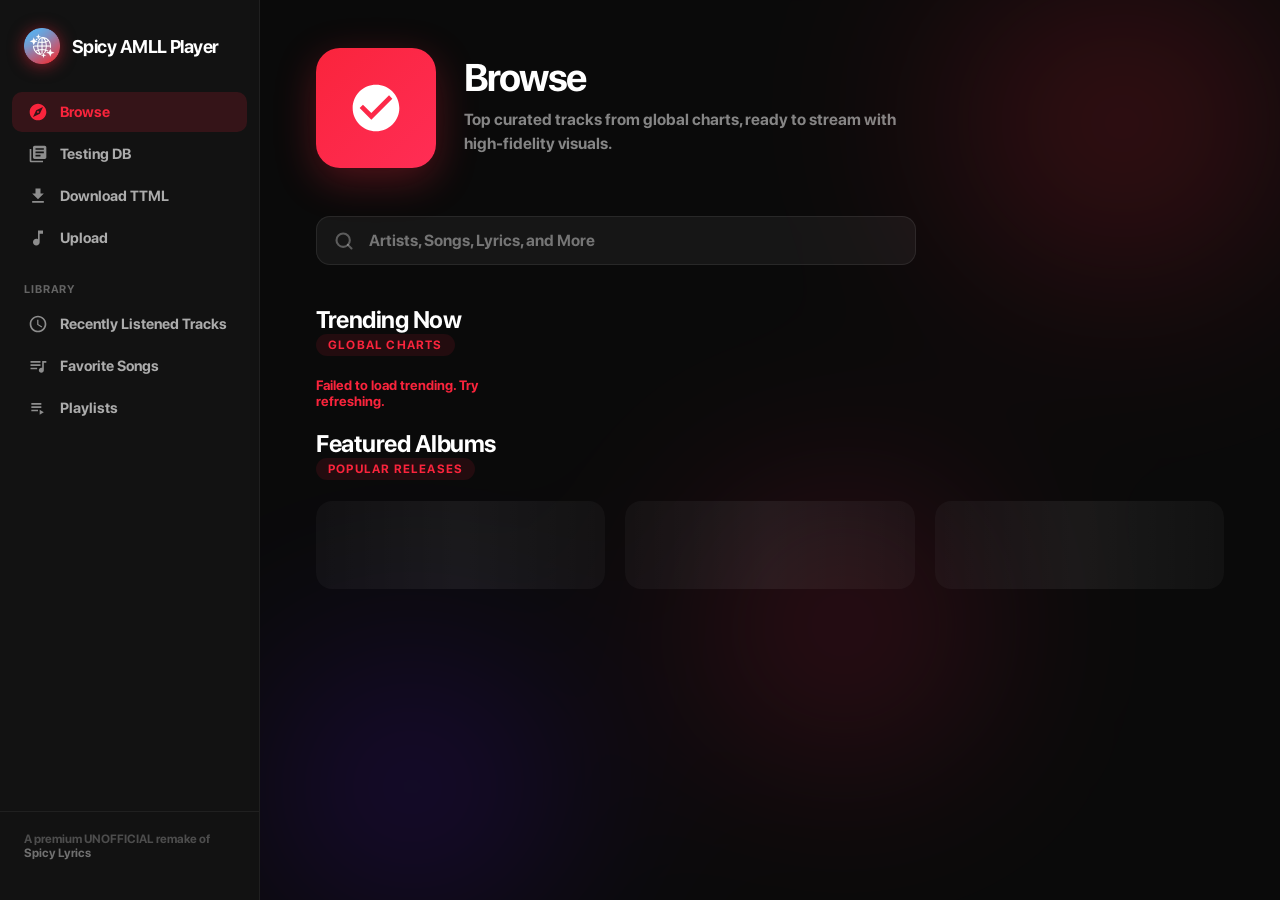
==== commit a125f207: "feat: added aml lyrics, added aml stagger scroll, fixed cover animation not fetching, replaced knock" ====
--- a/player.html
+++ b/player.html
@@ -180,6 +180,8 @@
     import VideoExporter from './js/video-exporter.js';
     import { MediaSessionManager } from './js/media-session.js';
 
+
+    import isRtl from './js/is-rtl.js';
 
     // ── Elements ──
     const lyricsContent = document.getElementById('lyrics-content');
@@ -392,7 +394,7 @@
               showNotice("Failed to parse local lyrics");
             }
           } else {
-            autoFetchLyrics(songMetadata);
+            autoFetchLyrics(songMetadata, track.amTrackId);
           }
 
           if (settingsManager.get('showSongwriters')) {
@@ -439,11 +441,18 @@
       if (metadata.title) {
         songNameEl.querySelector('span').textContent = metadata.title;
         document.title = `Spicy AMLL Player — ${metadata.title}`;
+        
+        if (isRtl(metadata.title)) songNameEl.classList.add('rtl');
+        else songNameEl.classList.remove('rtl');
       }
       if (metadata.artist) {
         const yearStr = (metadata.year && settingsManager.get("releaseYearPosition") !== "Off") ? metadata.year : "";
         const yearPos = settingsManager.get("releaseYearPosition");
-        artistsEl.textContent = yearStr ? (yearPos === "Before Artist" ? `${yearStr} • ${metadata.artist}` : `${metadata.artist} • ${yearStr}`) : metadata.artist;
+        const artistText = yearStr ? (yearPos === "Before Artist" ? `${yearStr} • ${metadata.artist}` : `${metadata.artist} • ${yearStr}`) : metadata.artist;
+        artistsEl.textContent = artistText;
+
+        if (isRtl(metadata.artist)) artistsEl.classList.add('rtl');
+        else artistsEl.classList.remove('rtl');
       }
       
       if (metadata.artUrl) {
@@ -466,12 +475,16 @@
       mediaSessionManager.updateMetadata(metadata.title, metadata.artist, metadata.album, metadata.artUrl);
     }
 
-    async function autoFetchLyrics(metadata) {
+    async function autoFetchLyrics(metadata, amTrackId = null) {
       showNotice('🔍 Searching for lyrics...');
       try {
         const durationSec = player.duration / 1000 || 0;
-        const result = await retrieveTTML(metadata.title, metadata.artist, metadata.album, durationSec);
+        const result = await retrieveTTML(metadata.title, metadata.artist, metadata.album, durationSec, amTrackId);
         if (result && result.lyricsData) {
+          // Attach maker metadata for the credits renderer
+          result.lyricsData.makerHandle = result.makerHandle;
+          result.lyricsData.makerId = result.makerId;
+          
           parsedLyrics = cleanLyricsData(result.lyricsData);
           applyLyricsToUI(parsedLyrics);
           if (sourceBadge) {
--- a/css/global.css
+++ b/css/global.css
@@ -11,8 +11,8 @@
 @font-face {
   font-family: 'SF Pro';
   src: url('../fonts/sfpro.woff2') format('woff2'),
-       url('../fonts/sfpro.ttf') format('truetype');
-  font-weight: 100 900;
+    url('../fonts/sfpro.ttf') format('truetype');
+  font-weight: 100 1200;
   font-style: normal;
   font-display: swap;
 }
@@ -20,8 +20,8 @@
 @font-face {
   font-family: 'SF Arabic';
   src: url('../fonts/sfarabic.woff2') format('woff2'),
-       url('../fonts/sfarabic.ttf') format('truetype');
-  font-weight: 100 900;
+    url('../fonts/sfarabic.ttf') format('truetype');
+  font-weight: 100 1200;
   font-style: normal;
   font-display: swap;
 }
--- a/css/dynamic-bg.css
+++ b/css/dynamic-bg.css
@@ -19,6 +19,10 @@
   backface-visibility: hidden;
 }
 
+
+.spicy-dynamic-bg.KawarpBackground {
+  filter: saturate(2.5) brightness(0.45);
+}
 
 .spicy-dynamic-bg.LegacyBackground {
   filter: saturate(1.8) brightness(0.7);
--- a/css/player.css
+++ b/css/player.css
@@ -19,7 +19,7 @@
   user-select: none;
   -webkit-user-drag: none;
   opacity: 1;
-  font-family: Inter, "Noto Sans Georgian", "Vazirmatn", sans-serif;
+  font-family: var(--spicy-font-family);
   --ArtworkGlowColor: 255, 255, 255;
 }
 
@@ -151,6 +151,10 @@
   text-overflow: ellipsis;
 }
 
+#SpicyLyricsPage .ContentBox .NowBar .Header .Metadata .SongName.rtl {
+  font-weight: 1000 !important;
+}
+
 #SpicyLyricsPage .ContentBox .NowBar .Header .Metadata .Artists {
   font-weight: 500;
   font-size: 1rem;
@@ -158,6 +162,10 @@
   white-space: nowrap;
   overflow: hidden;
   text-overflow: ellipsis;
+}
+
+#SpicyLyricsPage .ContentBox .NowBar .Header .Metadata .Artists.rtl {
+  font-weight: 1000 !important;
 }
 
 .queue-button,
--- a/css/lyrics.css
+++ b/css/lyrics.css
@@ -158,7 +158,7 @@
 #SpicyLyricsPage .LyricsContainer .LyricsContent .line.NotSung,
 #SpicyLyricsPage .LyricsContainer .LyricsContent .line.NotSung .word,
 #SpicyLyricsPage .LyricsContainer .LyricsContent .line.NotSung .letter {
-  text-shadow: 0 0 var(--BlurAmount, 0) rgba(var(--gradient-color), var(--gradient-color), var(--gradient-color), var(--gradient-alpha-end));
+  text-shadow: 0 0 var(--BlurAmount, 0) rgba(var(--gradient-color), var(--gradient-color), var(--gradient-color), calc(var(--gradient-alpha-end) * 0.83));
 }
 
 #SpicyLyricsPage .LyricsContainer .LyricsContent .line.NotSung {
@@ -178,7 +178,7 @@
 #SpicyLyricsPage .LyricsContainer .LyricsContent .line.Sung .word,
 #SpicyLyricsPage .LyricsContainer .LyricsContent .line.Sung .letter,
 #SpicyLyricsPage .LyricsContainer .LyricsContent .SpicyLyricsScrollContainer[data-lyrics-type="Static"] .line {
-  text-shadow: 0 0 var(--BlurAmount, 0) rgba(var(--gradient-color), var(--gradient-color), var(--gradient-color), var(--gradient-alpha));
+  text-shadow: 0 0 var(--BlurAmount, 0) color-mix(in srgb, rgba(var(--ArtworkGlowColor, 255, 255, 255), calc(var(--gradient-alpha) * 0.83)) 40%, rgba(255, 255, 255, calc(var(--gradient-alpha) * 0.83)));
 }
 
 #SpicyLyricsPage .LyricsContainer .LyricsContent .line.Sung {
@@ -223,7 +223,7 @@
 #SpicyLyricsPage .LyricsContainer .LyricsContent .line.Active .word,
 #SpicyLyricsPage .LyricsContainer .LyricsContent .line.Active .letter,
 #SpicyLyricsPage .LyricsContainer .LyricsContent .line.Active .letterGroup {
-  text-shadow: 0 0 var(--text-shadow-blur-radius) rgba(var(--ArtworkGlowColor, 255, 255, 255), var(--text-shadow-opacity));
+  text-shadow: 0 0 var(--text-shadow-blur-radius) color-mix(in srgb, rgba(var(--ArtworkGlowColor, 255, 255, 255), var(--text-shadow-opacity)) 40%, rgba(255, 255, 255, var(--text-shadow-opacity)));
 }
 
 /* ── Word Display ── */
@@ -288,6 +288,7 @@
   direction: rtl !important;
   unicode-bidi: isolate !important;
   transform-origin: center center !important;
+  font-weight: 1000 !important;
 }
 
 #SpicyLyricsPage .LyricsContainer .LyricsContent .line.rtl.OppositeAligned {
@@ -298,17 +299,18 @@
 #SpicyLyricsPage .LyricsContainer .LyricsContent .line.rtl .letter {
   --gradient-degrees: -90deg !important;
   transform-origin: center center;
+  font-weight: 1000 !important;
 }
 
 #SpicyLyricsPage .LyricsContainer .LyricsContent .line.rtl :is(.word, .letterGroup).PartOfWord {
   transform-origin: left center;
 }
 
-#SpicyLyricsPage .LyricsContainer .LyricsContent .line.rtl :is(.word, .letterGroup).PartOfWord + :is(.word, .letterGroup) {
+#SpicyLyricsPage .LyricsContainer .LyricsContent .line.rtl :is(.word, .letterGroup).PartOfWord+ :is(.word, .letterGroup) {
   transform-origin: center center;
 }
 
-#SpicyLyricsPage .LyricsContainer .LyricsContent .line.rtl :is(.word, .letterGroup).PartOfWord + :is(.word, .letterGroup):not(.PartOfWord) {
+#SpicyLyricsPage .LyricsContainer .LyricsContent .line.rtl :is(.word, .letterGroup).PartOfWord+ :is(.word, .letterGroup):not(.PartOfWord) {
   transform-origin: right center;
 }
 
@@ -494,17 +496,51 @@
    ═══════════════════════════════════════════════ */
 
 #SpicyLyricsPage .LyricsContainer .LyricsContent .Credits {
-  --font-size: calc(var(--DefaultLyricsSize) * 0.42);
+  --font-size: calc(var(--DefaultLyricsSize) * 0.4);
   font-weight: 500 !important;
   font-size: var(--font-size) !important;
-  opacity: 0.45;
-  margin: 4cqw 0 0 !important;
-  scale: 1;
-  color: white;
+  margin: 8cqw 0 0 !important;
+  color: rgba(255, 255, 255, 0.7);
   text-align: center;
   width: 100%;
   border-top: 1px solid rgba(255, 255, 255, 0.1);
-  padding-top: 2cqw;
+  padding-top: 4cqw;
+  display: flex;
+  flex-direction: column;
+  gap: 0.5cqw;
+}
+
+#SpicyLyricsPage .LyricsContainer .LyricsContent .CreditLine {
+  opacity: 0.8;
+  transition: opacity 0.2s;
+}
+
+#SpicyLyricsPage .LyricsContainer .LyricsContent .CreditNotice {
+  opacity: 0.4;
+  font-size: 0.85em;
+  margin-top: 1cqw;
+  font-weight: 400 !important;
+}
+
+#SpicyLyricsPage .LyricsContainer .LyricsContent .MakerSection {
+  display: flex;
+  flex-direction: column;
+  gap: 0.4cqw;
+}
+
+#SpicyLyricsPage .LyricsContainer .LyricsContent .maker-link {
+  color: #fff;
+  text-decoration: none;
+  border-bottom: 1.5px solid rgba(255, 255, 255, 0.2);
+  transition: all 0.2s cubic-bezier(0.4, 0, 0.2, 1);
+  opacity: 0.9;
+  cursor: pointer;
+}
+
+#SpicyLyricsPage .LyricsContainer .LyricsContent .maker-link:hover {
+  opacity: 1;
+  border-bottom-color: rgba(255, 255, 255, 0.9);
+  text-shadow: 0 0 8px rgba(255, 255, 255, 0.3);
 }
 
 #SpicyLyricsPage .LyricsContainer .LyricsContent .SongInfo {
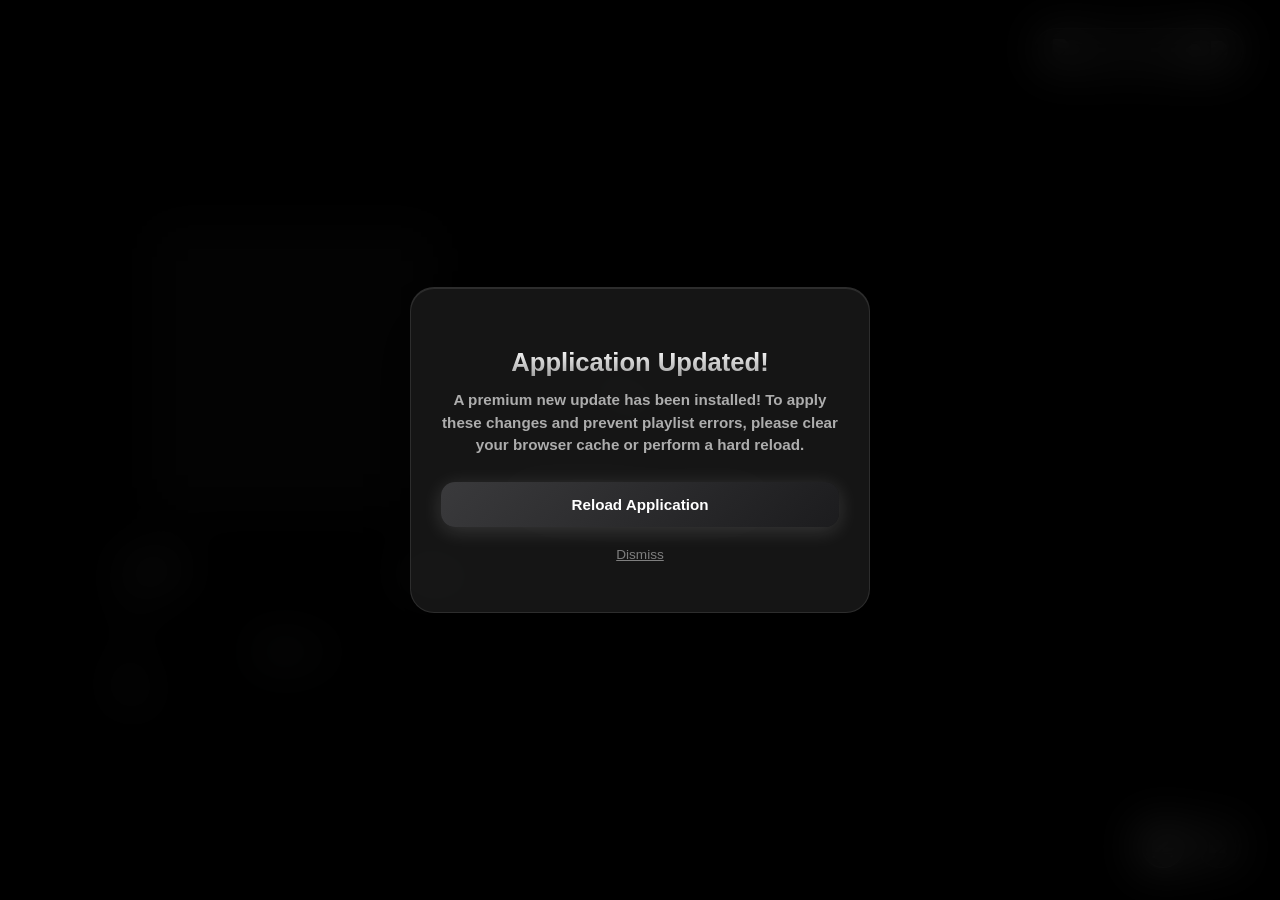
==== commit 833bb0f3: "Enhance mobile cover animations, duration sync, AeroUI dropdowns, and main themes" ====
--- a/player.html
+++ b/player.html
@@ -1,11 +1,44 @@
 <!DOCTYPE html>
-<html lang="en">
+<html lang="en" dir="ltr">
 
 <head>
   <meta charset="UTF-8">
-  <meta name="viewport" content="width=device-width, initial-scale=1.0">
-  <title>Spicy AMLL Player — Player</title>
-  <meta name="description" content="Spicy AMLL Player — Synchronized lyrics with beautiful animations.">
+  <meta name="viewport"
+    content="width=device-width, initial-scale=1.0, maximum-scale=1.0, user-scalable=no, viewport-fit=cover">
+  <title>Lyricsflow — Web Lyrics Player</title>
+  <meta name="description"
+    content="Play and experience synchronized Apple Music lyrics with beautiful animations and high-fidelity graphics on Lyricsflow.">
+
+  <!-- AeroUI Design System (no SRI pins: the CDN tracks a mutable branch,
+       so pinned hashes break on every upstream update — always load live) -->
+  <link rel="stylesheet" href="https://nurislamaibekuly.github.io/aeroui/src/aeroui.css"
+    crossorigin="anonymous">
+  <script type="module" src="https://nurislamaibekuly.github.io/aeroui/src/components/spinner/spinner.js"
+    crossorigin="anonymous"></script>
+  <script type="module" src="https://nurislamaibekuly.github.io/aeroui/src/components/button/button.js"
+    crossorigin="anonymous"></script>
+  <script type="module" src="https://nurislamaibekuly.github.io/aeroui/src/components/slider/slider.js"
+    crossorigin="anonymous"></script>
+  <script type="module" src="https://nurislamaibekuly.github.io/aeroui/src/components/toggle/toggle.js"
+    crossorigin="anonymous"></script>
+  <script type="module" src="https://nurislamaibekuly.github.io/aeroui/src/components/tooltip/tooltip.js"
+    crossorigin="anonymous"></script>
+  <script type="module" src="https://nurislamaibekuly.github.io/aeroui/src/components/segmented/segmented.js"
+    crossorigin="anonymous"></script>
+  <script type="module" src="https://nurislamaibekuly.github.io/aeroui/src/components/dropdown/dropdown.js"
+    crossorigin="anonymous"></script>
+  <script type="module" src="https://nurislamaibekuly.github.io/aeroui/src/components/modal/modal.js"
+    crossorigin="anonymous"></script>
+  <script type="module" src="https://nurislamaibekuly.github.io/aeroui/src/components/accordion/accordion.js"
+    crossorigin="anonymous"></script>
+  <script type="module" src="https://nurislamaibekuly.github.io/aeroui/src/components/progress/progress.js"
+    crossorigin="anonymous"></script>
+  <script type="module" src="https://nurislamaibekuly.github.io/aeroui/src/components/elastic-slider/elastic-slider.js"
+    crossorigin="anonymous"></script>
+  <script type="module" src="https://nurislamaibekuly.github.io/aeroui/src/components/player-button/player-button.js"
+    crossorigin="anonymous"></script>
+  <script type="module" src="https://nurislamaibekuly.github.io/aeroui/src/components/skip-label/skip-label.js"
+    crossorigin="anonymous"></script>
 
   <!-- Stylesheets -->
   <link rel="stylesheet" href="css/global.css">
@@ -24,16 +57,148 @@
 </head>
 
 <body>
-  <div id="SpicyLyricsPage">
+  <!-- Premium Update Cache Detector -->
+  <script>
+    (function () {
+      import('./js/router.js')
+        .then(function (m) {
+          if (!m.findTrackInPlaylist) {
+            showCacheModal();
+          }
+        })
+        .catch(function (e) {
+          showCacheModal();
+        });
+
+      async function showCacheModal() {
+        let title = 'Application Updated!';
+        let desc = 'A premium new update has been installed! To apply these changes and prevent playlist errors, please clear your browser cache or perform a hard reload.';
+        let reloadBtn = 'Reload Application';
+        let dismissBtn = 'Dismiss';
+
+        try {
+          const i18n = await import('./js/i18n.js');
+          if (i18n.t) {
+            title = i18n.t('player_update_title');
+            desc = i18n.t('player_update_desc');
+            reloadBtn = i18n.t('player_reload_btn');
+            dismissBtn = i18n.t('player_dismiss_btn');
+          }
+        } catch (e) { }
+
+        const style = document.createElement('style');
+        style.textContent = `
+          @keyframes lyricsflowFadeIn { from { opacity: 0; } to { opacity: 1; } }
+          @keyframes lyricsflowScaleUp {
+            from { transform: scale(0.95); opacity: 0; }
+            to { transform: scale(1); opacity: 1; }
+          }
+          .lyricsflow-update-modal {
+            position: fixed;
+            top: 0; left: 0;
+            width: 100vw; height: 100vh;
+            background: rgba(0, 0, 0, 0.75);
+            backdrop-filter: blur(25px);
+            -webkit-backdrop-filter: blur(25px);
+            z-index: 9999999;
+            display: flex;
+            align-items: center;
+            justify-content: center;
+            animation: lyricsflowFadeIn 0.3s ease forwards;
+          }
+          .lyricsflow-update-box {
+            background: rgba(30, 30, 30, 0.7);
+            border: 1px solid rgba(255, 255, 255, 0.1);
+            padding: 40px 30px;
+            border-radius: 24px;
+            max-width: 460px;
+            width: 90%;
+            text-align: center;
+            box-shadow: 0 30px 60px rgba(0,0,0,0.6), inset 0 1px 0 rgba(255,255,255,0.1);
+            color: #ffffff;
+            font-family: -apple-system, BlinkMacSystemFont, "SF Pro Text", "SF Pro Display", "Segoe UI", Roboto, sans-serif;
+            animation: lyricsflowScaleUp 0.4s cubic-bezier(0.16, 1, 0.3, 1) forwards;
+          }
+          .lyricsflow-update-logo { font-size: 56px; margin-bottom: 20px; }
+          .lyricsflow-update-title {
+            font-size: 1.6rem; font-weight: 700; margin: 0 0 12px 0;
+            background: linear-gradient(180deg, #ffffff 0%, #a0a0a0 100%);
+            -webkit-background-clip: text;
+            -webkit-text-fill-color: transparent;
+          }
+          .lyricsflow-update-desc {
+            font-size: 0.95rem; color: rgba(255, 255, 255, 0.65);
+            line-height: 1.5; margin: 0 0 25px 0;
+          }
+          .lyricsflow-update-btn {
+            background: linear-gradient(135deg, #3a3a3c 0%, #1c1c1e 100%);
+            color: white; border: none;
+            padding: 14px 28px; border-radius: 14px;
+            font-weight: 600; font-size: 0.95rem;
+            cursor: pointer; transition: transform 0.2s ease, box-shadow 0.2s ease;
+            width: 100%;
+            box-shadow: 0 4px 20px rgba(255, 255, 255, 0.15);
+          }
+          .lyricsflow-update-btn:hover {
+            transform: translateY(-1px);
+            box-shadow: 0 6px 24px rgba(255, 255, 255, 0.25);
+          }
+          .lyricsflow-update-dismiss {
+            background: transparent; color: rgba(255, 255, 255, 0.45);
+            border: none; padding: 10px; margin-top: 10px;
+            font-size: 0.85rem; cursor: pointer;
+            text-decoration: underline; width: 100%;
+            transition: color 0.2s;
+          }
+          .lyricsflow-update-dismiss:hover { color: #ffffff; }
+        `;
+        document.head.appendChild(style);
+
+        const modal = document.createElement('div');
+        modal.className = 'lyricsflow-update-modal';
+        modal.id = 'lyricsflow-cache-detector-modal';
+        modal.innerHTML = `
+          <div class="lyricsflow-update-box">
+            <div class="lyricsflow-update-logo"></div>
+            <h2 class="lyricsflow-update-title">${title}</h2>
+            <p class="lyricsflow-update-desc">
+              ${desc}
+            </p>
+            <button class="lyricsflow-update-btn" onclick="window.location.reload(true)">${reloadBtn}</button>
+            <button class="lyricsflow-update-dismiss" onclick="document.getElementById('lyricsflow-cache-detector-modal').remove()">${dismissBtn}</button>
+          </div>
+        `;
+        document.body.appendChild(modal);
+      }
+    })();
+  </script>
+
+  <div id="LyricsflowPage">
     <!-- Dynamic Background -->
-    <div class="spicy-dynamic-bg" id="dynamic-bg"></div>
-
-    <!-- Back Button -->
-    <button class="back-button" id="back-button" title="Back to upload">
-      <svg viewBox="0 0 24 24" xmlns="http://www.w3.org/2000/svg">
-        <path d="M20 11H7.83l5.59-5.59L12 4l-8 8 8 8 1.41-1.41L7.83 13H20v-2z" />
-      </svg>
-    </button>
+    <div class="lyricsflow-dynamic-bg" id="dynamic-bg"></div>
+
+    <!-- PC Desktop Top-Right Controls (AirPlay & Volume Slider) -->
+    <div class="pc-top-right-bar" id="pc-top-right-bar">
+      <button class="pc-airplay-btn" id="pc-btn-airplay" title="AirPlay / Audio Output">
+        <img src="icons/airplay.png" alt="AirPlay" id="pc-airplay-icon"
+          style="width: 22px; height: 22px; filter: brightness(0) invert(1);">
+      </button>
+      <div class="pc-volume-group">
+        <input type="range" class="pc-volume-slider" id="pc-volume-slider" min="0" max="1" step="0.01" value="1">
+        <img src="icons/volume_full.png" class="pc-volume-icon" alt="Volume"
+          style="width: 18px; height: 18px; filter: brightness(0) invert(1); opacity: 0.85;">
+      </div>
+    </div>
+
+    <!-- PC Desktop Bottom-Right Controls (Lyrics & Queue Glass Buttons) -->
+    <div class="pc-bottom-right-bar" id="pc-bottom-right-bar">
+      <button class="pc-dock-glass-btn active" id="pc-btn-lyrics" title="Lyrics" data-i18n-title="player_btn_lyrics">
+        <img src="icons/lyrics.png" alt="Lyrics" style="width: 22px; height: 22px; filter: brightness(0) invert(1);">
+      </button>
+      <button class="pc-dock-glass-btn" id="pc-btn-queue" title="Playing Next / Queue" data-i18n-title="upload_up_next">
+        <img src="icons/queue.png" alt="Queue" style="width: 20px; height: 20px; filter: brightness(0) invert(1);">
+      </button>
+    </div>
 
     <!-- Content Box -->
     <div class="ContentBox">
@@ -43,79 +208,80 @@
         <div class="Header">
 
           <div class="MediaBox" id="media-box">
-            <div class="MediaImageContainer" id="album-art"></div>
+            <div class="MediaImageContainer paused" id="album-art"></div>
           </div>
 
-          <div class="MetadataRow">
-            <div class="Metadata" id="metadata">
-              <div class="SongName" id="song-name"><span>Loading...</span></div>
-              <div class="Artists" id="artists">—</div>
+          <div class="NowBarBottomWrapper">
+            <div class="MetadataRow">
+              <div class="Metadata" id="metadata">
+                <div class="SongName" id="song-name"><span>Loading...</span></div>
+                <div class="Artists" id="artists">—</div>
+              </div>
+              <div class="MetadataActions">
+                <button class="favorite-button" id="btn-favorite" title="Favorite" data-i18n-title="ctx_favorite">
+                  <img src="icons/favorite.png" alt="Favorite" id="favorite-icon" width="32" height="32">
+                </button>
+                <button class="options-button" id="btn-options" title="Player Settings"
+                  data-i18n-title="player_settings">
+                  <img src="icons/settings.png" id="setting-icon" alt="Settings" width="32" height="32">
+                </button>
+              </div>
             </div>
-            <div class="MetadataActions">
-              <button class="queue-button" id="btn-queue" title="Up Next">
-                <svg viewBox="0 0 24 24" fill="currentColor">
-                  <path d="M3 17h12v-2H3v2zm0-5h12v-2H3v2zm0-5v2h12V7H3zm13 4v10l8-5-8-5z"/>
-                </svg>
+
+            <!-- Integrated Progress Bar (AeroUI elastic slider) -->
+            <div class="NowBarProgress">
+              <div class="aero-elastic" id="progress-elastic" data-min="0" data-max="1000" data-value="0"
+                data-step="1000" data-labels="bottom" data-stretch="0" style="--elastic-stretch: 0px;">
+                <span class="aero-elastic-label progress-time" id="time-current">0:00</span>
+                <div class="aero-elastic-track">
+                  <div class="aero-elastic-fill"></div>
+                </div>
+                <span class="aero-elastic-label progress-time" id="time-total">-0:00</span>
+              </div>
+            </div>
+
+            <!-- Quality Badge -->
+            <div class="quality-badge-container">
+              <div class="quality-badge" id="quality-badge">
+                <img src="icons/lossless.png" alt="Lossless" id="quality-badge-icon"
+                  style="width: 17px; height: 14px; margin-right: 4px;">
+                <span id="quality-badge-text" data-i18n="player_quality_lossless">Lossless</span>
+              </div>
+            </div>
+
+            <!-- Integrated Playback Controls -->
+            <div class="NowBarControls">
+              <div class="playback-control shuffle" id="btn-shuffle" title="Shuffle"
+                data-i18n-title="player_btn_shuffle">
+                <img src="icons/button_icon_shuffle.png" alt="Shuffle" id="shuffle-icon">
+              </div>
+              <button class="playback-control aero-player skip-back" id="btn-backward" title="Previous"
+                data-i18n-title="player_btn_prev" aria-label="Previous">
+                <span class="aero-skip" data-direction="backward"></span>
               </button>
-              <button class="options-button" id="btn-options">
-                <svg viewBox="0 0 24 24" fill="currentColor">
-                  <path
-                    d="M6 10c-1.1 0-2 .9-2 2s.9 2 2 2 2-.9 2-2-.9-2-2-2zm12 0c-1.1 0-2 .9-2 2s.9 2 2 2 2-.9 2-2-.9-2-2-2zm-6 0c-1.1 0-2 .9-2 2s.9 2 2 2 2-.9 2-2-.9-2-2-2z" />
-                </svg>
+              <button class="playback-control aero-player play-pause" id="btn-play-pause" title="Play/Pause"
+                data-i18n-title="player_btn_play_pause" aria-label="Play">
+                <svg viewBox="0 0 24 24" fill="currentColor" aria-hidden="true"><path d="M4 6.8 4 17.2Q4 21 7.31 19.14L18.26 12.98Q20 12 18.26 11.02L7.31 4.86Q4 3 4 6.8Z"/></svg>
               </button>
+              <button class="playback-control aero-player skip-forward" id="skip-forward" title="Next"
+                data-i18n-title="player_btn_next" aria-label="Next">
+                <span class="aero-skip" data-direction="forward"></span>
+              </button>
+              <div class="playback-control repeat" id="btn-repeat" title="Repeat" data-i18n-title="player_btn_repeat">
+                <img src="icons/repeat.svg" alt="Repeat" id="repeat-icon">
+              </div>
+            </div>
+
+            <!-- Volume Area -->
+            <div class="VolumeArea">
+              <img src="icons/volume_low.png" class="volume-side-icon" alt="Volume Low">
+              <div class="volume-slider-wrapper">
+                <input type="range" class="volume-slider" id="volume-slider" min="0" max="1" step="0.01" value="1">
+              </div>
+              <img src="icons/volume_full.png" class="volume-side-icon" alt="Volume High">
             </div>
           </div>
 
-          <!-- Integrated Progress Bar -->
-          <div class="NowBarProgress">
-            <div class="progress-bar-wrapper" id="progress-bar">
-              <div class="progress-bar-fill" id="progress-fill"></div>
-            </div>
-            <div class="progress-times">
-              <span class="progress-time" id="time-current">0:00</span>
-              <span class="progress-time" id="time-total">-0:00</span>
-            </div>
-          </div>
-
-          <!-- Quality Badge -->
-          <div class="quality-badge-container">
-            <div class="quality-badge" id="quality-badge">
-              <svg width="12" height="12" viewBox="0 0 24 24" fill="currentColor" style="margin-right: 4px;">
-                <path
-                  d="M12 2C6.48 2 2 6.48 2 12s4.48 10 10 10 10-4.48 10-10S17.52 2 12 2zm0 18c-4.41 0-8-3.59-8-8s3.59-8 8-8 8 3.59 8 8-3.59 8-8 8z" />
-                <circle cx="12" cy="12" r="5" />
-              </svg>
-              Lossless
-            </div>
-          </div>
-
-          <!-- Integrated Playback Controls -->
-          <div class="NowBarControls">
-            <div class="playback-control shuffle" id="btn-shuffle" title="Shuffle">
-              <img src="icons/suffled.svg" alt="Shuffle" id="shuffle-icon">
-            </div>
-            <div class="playback-control skip-back" id="btn-backward" title="Previous">
-              <img src="icons/backwards.svg" alt="Previous">
-            </div>
-            <div class="playback-control play-pause" id="btn-play-pause" title="Play/Pause">
-              <img src="icons/paused.svg" alt="Play" id="play-pause-icon">
-            </div>
-            <div class="playback-control skip-forward" id="skip-forward" title="Next">
-              <img src="icons/forwards.svg" alt="Next">
-            </div>
-            <div class="playback-control repeat" id="btn-repeat" title="Repeat">
-              <img src="icons/repeat.svg" alt="Repeat" id="repeat-icon">
-            </div>
-          </div>
-
-          <!-- Volume Area -->
-          <div class="VolumeArea">
-            <img src="icons/lower-volume.svg" class="volume-side-icon" alt="Volume Low">
-            <div class="volume-slider-wrapper">
-              <input type="range" class="volume-slider" id="volume-slider" min="0" max="1" step="0.01" value="1">
-            </div>
-            <img src="icons/higher-volume.svg" class="volume-side-icon" alt="Volume High">
-          </div>
         </div>
       </div>
 
@@ -123,24 +289,25 @@
       <div class="LyricsContainer" id="lyrics-container">
         <div class="LyricsContent" id="lyrics-content">
           <div class="LyricsNotice" id="lyrics-notice">
-            <div class="SlBounceLoader"></div>
-            <span class="notice-descriptor">Loading lyrics...</span>
+            <img src="icons/giphy.gif" id="lyrics-loader-gif" alt="Loading..."
+              style="width: 80px; height: 80px; margin-bottom: 20px; object-fit: contain;">
+            <span class="notice-descriptor" data-i18n="player_finding_lyrics">Finding Lyrics</span>
           </div>
         </div>
       </div>
-    </div>
-
-    <!-- Queue Panel (Apple Music Style) -->
-    <div class="QueuePanel" id="queue-panel">
-      <div class="QueueHeader">
-        <h3>Up Next</h3>
-        <div class="QueueActions">
-          <button id="queue-clear">Clear</button>
-          <button id="queue-close">✕</button>
+
+      <!-- Queue Panel (Apple Music Style) -->
+      <div class="QueuePanel" id="queue-panel">
+        <div class="QueueHeader">
+          <h3 data-i18n="upload_up_next">Up Next</h3>
+          <div class="QueueActions">
+            <button id="queue-clear" data-i18n="search_clear">Clear</button>
+            <button id="queue-close">✕</button>
+          </div>
         </div>
-      </div>
-      <div class="QueueList" id="player-queue-list">
-        <!-- Queue items -->
+        <div class="QueueList" id="player-queue-list">
+          <!-- Queue items -->
+        </div>
       </div>
     </div>
 
@@ -159,9 +326,10 @@
   </div>
 
   <script type="module">
-    import { 
-      hasPlayerData, getQueue, getTrackData, getCurrentIndex, setCurrentIndex, 
-      addTrackToQueue, updateQueueOrder, getTTMLContent, getAudioBlobUrl, getAudioName, isAutoFetchMode, goToUpload 
+    import {
+      hasPlayerData, getQueue, getTrackData, getCurrentIndex, setCurrentIndex,
+      addTrackToQueue, updateQueueOrder, getTTMLContent, getAudioBlobUrl, getAudioName, isAutoFetchMode, goToUpload,
+      updateTrackAmTrackId, getPlaylists, createPlaylist, addTrackToPlaylist, findTrackInPlaylist, removeTrackFromPlaylist
     } from './js/router.js';
     import parseTTMLToLyrics, { parseSongwriterString } from './js/ttml-parser.js';
     import { applySyllableLyrics, applyLineLyrics, applyStaticLyrics, LyricsObject, convertToSyllable } from './js/lyrics-applyer.js';
@@ -170,7 +338,7 @@
     import { initScrollManager, scrollToActiveLine, resetScrollManager, queueForceScroll, isUserScrolling } from './js/scroll-manager.js';
 
     import AudioPlayer from './js/audio-player.js';
-    import { applyDefaultBackground, applyLegacyBackground, extractColors } from './js/dynamic-bg.js';
+    import { applyDefaultBackground, applyLegacyBackground, extractColors, setKawarpPlaybackState, setKawarpVolume } from './js/dynamic-bg.js';
     import { parseAudioMetadata } from './js/metadata-parser.js';
     import { retrieveTTML } from './js/ttml-retriever.js';
     import { GeniusService } from './js/genius-service.js';
@@ -179,9 +347,20 @@
     import { getAnimatedArtwork, applyAnimatedArt } from './js/animated-art.js';
     import VideoExporter from './js/video-exporter.js';
     import { MediaSessionManager } from './js/media-session.js';
-
-
+    import { escapeHTML, cleanArtworkUrl } from './js/security-utils.js';
+    import extensionManager from './js/extensions.js';
+    import { generateTTML } from './js/ttml-parser.js';
     import isRtl from './js/is-rtl.js';
+    import { t, getCurrentLang, applyDOMTranslations, formatLocalizedDate, formatLocalizedYear } from './js/i18n.js';
+    import {
+      initElasticSlider, setElasticValue, getElasticValue
+    } from 'https://nurislamaibekuly.github.io/aeroui/src/components/elastic-slider/elastic-slider.js';
+    import {
+      initPlayerButton, setPlayerIcon
+    } from 'https://nurislamaibekuly.github.io/aeroui/src/components/player-button/player-button.js';
+    import {
+      initSkipLabel, playSkip
+    } from 'https://nurislamaibekuly.github.io/aeroui/src/components/skip-label/skip-label.js';
 
     // ── Elements ──
     const lyricsContent = document.getElementById('lyrics-content');
@@ -192,7 +371,6 @@
     const dynamicBg = document.getElementById('dynamic-bg');
 
     const btnPlayPause = document.getElementById('btn-play-pause');
-    const playPauseIcon = document.getElementById('play-pause-icon');
     const btnBackward = document.getElementById('btn-backward');
     const btnForward = document.getElementById('skip-forward');
     const btnShuffle = document.getElementById('btn-shuffle');
@@ -208,8 +386,7 @@
     const queueClear = document.getElementById('queue-clear');
 
     const backButton = document.getElementById('back-button');
-    const progressBar = document.getElementById('progress-bar');
-    const progressFill = document.getElementById('progress-fill');
+    const progressElastic = document.getElementById('progress-elastic');
     const timeCurrent = document.getElementById('time-current');
     const timeTotal = document.getElementById('time-total');
     const volumeSlider = document.getElementById('volume-slider');
@@ -218,47 +395,208 @@
     const btnTranslation = document.getElementById('btn-translation');
 
     // ── State ──
+    // Strictly enforce LTR mode on player.html at all times
+    document.documentElement.dir = 'ltr';
+    document.documentElement.setAttribute('dir', 'ltr');
+    if (document.body) document.body.setAttribute('dir', 'ltr');
+    window.addEventListener('lyricsflow-lang-changed', () => {
+      document.documentElement.dir = 'ltr';
+      document.documentElement.setAttribute('dir', 'ltr');
+      if (document.body) document.body.setAttribute('dir', 'ltr');
+    });
+
+    let songMetadata = { title: '', artist: '', album: '', artUrl: null };
+    const player = new AudioPlayer();
+    window.lyricsflowPlayer = player;
+    window.lyricsflowSettingsManager = settingsManager;
+    window._lyricsflowCurrentLyrics = null;
+    window._lyricsflowSongMetadata = songMetadata;
+    window._lyricsflowGenerateTTML = generateTTML;
     settingsManager.apply();
-    const player = new AudioPlayer();
-    window.spicyPlayer = player;
 
     const mediaSessionManager = new MediaSessionManager(
       player,
-      () => { if (btnForward.onclick) btnForward.onclick(); },
-      () => { if (btnBackward.onclick) btnBackward.onclick(); }
+      () => goNextTrack(),
+      () => goPrevTrack()
     );
     let lyricsType = 'None';
     let parsedLyrics = null;
+    let isDraggingProgress = false;
+    let dragPosition = 0;
     let animationFrameId = null;
-    let songMetadata = { title: '', artist: '', album: '', artUrl: null };
     let currentQueue = [];
-    
+    let previousLyricsSourceOrder = JSON.stringify(settingsManager.get("lyricsSourceOrder"));
+
     const videoExporter = new VideoExporter(player);
-    window.addEventListener('spicy-export-video', () => {
+    window.addEventListener('lyricsflow-export-video', () => {
       videoExporter.startExport(songMetadata);
     });
 
+    // Prompt for microphone permission once to unlock audio output device names
+    function requestMicrophonePermission() {
+      if (navigator.mediaDevices && typeof navigator.mediaDevices.getUserMedia === 'function') {
+        navigator.mediaDevices.getUserMedia({ audio: true })
+          .then(stream => {
+            // Stop the stream immediately so the microphone indicator doesn't stay on
+            stream.getTracks().forEach(track => track.stop());
+            updateBluetoothState();
+          })
+          .catch(err => {
+            console.warn("Microphone permission denied; device labels will remain empty:", err);
+            updateBluetoothState();
+          });
+      }
+    }
+
+    // ── TTML Test Listener ──
+    window.addEventListener('lyricsflow_ttml_test_loaded', (e) => {
+      const lyrics = e.detail;
+      if (lyrics) {
+        console.log('[TTML Tester] Applying test lyrics:', lyrics);
+        parsedLyrics = lyrics;
+        window._lyricsflowCurrentLyrics = lyrics;
+        applyLyricsToUI(lyrics);
+      }
+    });
+
     // ── Init ──
     async function init() {
+      // Check for test TTML in localStorage!
+      const testDataStr = localStorage.getItem('lyricsflow_ttml_test');
+      if (testDataStr) {
+        try {
+          const testData = JSON.parse(testDataStr);
+          if (Date.now() - testData.timestamp < 30000) { // 30 sec expiry
+            console.log('[TTML Tester] Loading test lyrics from localStorage');
+            parsedLyrics = testData.lyrics;
+            window._lyricsflowCurrentLyrics = testData.lyrics;
+          }
+          localStorage.removeItem('lyricsflow_ttml_test');
+        } catch (e) {
+          console.error('[TTML Tester] Error loading test data:', e);
+        }
+      }
+
+      const isIframe = window.self !== window.top;
       if (!(await hasPlayerData())) {
-        window.location.href = 'index.html';
-        return;
-      }
-      
+        if (!isIframe) {
+          window.location.href = 'index.html';
+          return;
+        } else {
+          // Inside iframe drawer: Wait for queue data to arrive without redirecting
+          console.log('[Player] Inside iframe drawer, waiting for queue data...');
+          let retries = 0;
+          while (!(await hasPlayerData()) && retries < 15) {
+            await new Promise(r => setTimeout(r, 200));
+            retries++;
+          }
+          if (!(await hasPlayerData())) {
+            window.parent.postMessage({ action: 'closePlayerDrawer' }, '*');
+            return;
+          }
+        }
+      }
+
+      // Wire Grabber click & swipe down to close drawer
+      const grabber = document.querySelector('.Grabber');
+      if (grabber) {
+        grabber.onclick = (e) => {
+          e.stopPropagation();
+          if (isIframe) {
+            window.parent.postMessage({ action: 'closePlayerDrawer' }, '*');
+          }
+        };
+
+        // Mobile touch swipe down gesture
+        let touchStartY = 0;
+        grabber.addEventListener('touchstart', (e) => {
+          touchStartY = e.touches[0].clientY;
+          grabber.classList.add('touch-active');
+        }, { passive: true });
+
+        grabber.addEventListener('touchend', (e) => {
+          grabber.classList.remove('touch-active');
+          const touchEndY = e.changedTouches[0].clientY;
+          if (touchEndY - touchStartY > 35) { // Swiped down
+            if (isIframe) {
+              window.parent.postMessage({ action: 'closePlayerDrawer' }, '*');
+            }
+          }
+        }, { passive: true });
+      }
+
+      // Mobile cover pull-down swipe gesture to slide down & close the player drawer
+      const mediaBoxEl = document.getElementById('media-box');
+      if (mediaBoxEl) {
+        let coverTouchStartY = 0;
+        let coverTouchStartX = 0;
+        mediaBoxEl.addEventListener('touchstart', (e) => {
+          if (window.innerWidth <= 768 && e.touches.length === 1) {
+            coverTouchStartY = e.touches[0].clientY;
+            coverTouchStartX = e.touches[0].clientX;
+          }
+        }, { passive: true });
+
+        mediaBoxEl.addEventListener('touchend', (e) => {
+          if (window.innerWidth <= 768 && e.changedTouches.length === 1) {
+            const deltaY = e.changedTouches[0].clientY - coverTouchStartY;
+            const deltaX = Math.abs(e.changedTouches[0].clientX - coverTouchStartX);
+            // Swipe down predominantly (more vertical than horizontal, > 45px distance)
+            if (deltaY > 45 && deltaY > deltaX * 1.3) {
+              if (isIframe) {
+                window.parent.postMessage({ action: 'closePlayerDrawer' }, '*');
+              }
+            }
+          }
+        }, { passive: true });
+      }
+
+      // Wire Artists text click: Slide down and trigger AeroUI dialog in parent
+      const artistsEl = document.getElementById('artists');
+      if (artistsEl) {
+        artistsEl.style.cursor = 'pointer';
+        artistsEl.title = 'View Album or Artist';
+        artistsEl.onclick = (e) => {
+          e.stopPropagation();
+          if (isIframe) {
+            window.parent.postMessage({
+              action: 'showArtistOrAlbumDialog',
+              artist: songMetadata.artist,
+              album: songMetadata.album,
+              amTrackId: currentQueue[getCurrentIndex()]?.amTrackId
+            }, '*');
+          }
+        };
+      }
+
+      await extensionManager.loadFromStorage();
+      extensionManager.loadAllExtensions();
+
+      applyDOMTranslations();
+      window.addEventListener('lyricsflow-lang-changed', (e) => {
+        applyDOMTranslations();
+        document.documentElement.lang = e.detail.lang;
+        document.documentElement.dir = e.detail.dir;
+      });
+
       showGlobalLoader();
       await refreshQueue();
       await loadTrack(getCurrentIndex());
+
+      // Request mic permission to unlock device names (AirPods / Bluetooth)
+      requestMicrophonePermission();
+
+      // Default view mode on mobile: normal (centered cover art, no lyrics/queue)
+      const isMobile = window.innerWidth <= 768;
+      if (isMobile) {
+        setViewMode('normal');
+      } else {
+        setViewMode('lyrics');
+      }
     }
 
     function showGlobalLoader() {
-      const globalLoader = document.createElement('div');
-      globalLoader.className = 'SpicyLoader active';
-      globalLoader.innerHTML = '<div class="SlBounceLoader"></div>';
-      document.body.appendChild(globalLoader);
-      setTimeout(() => {
-        globalLoader.classList.remove('active');
-        setTimeout(() => globalLoader.remove(), 400);
-      }, 1500);
+      showTrackLoader();
     }
 
     async function refreshQueue() {
@@ -278,14 +616,22 @@
         item.dataset.id = track.id;
         item.dataset.index = index;
 
+        const safeName = escapeHTML(track.name.replace(/\.[^.]+$/, ''));
+        const safeArtist = escapeHTML(track.artist || 'Unknown Artist');
+        const safeArt = cleanArtworkUrl(track.artUrl || 'favicon.svg');
+
         item.innerHTML = `
           <div class="drag-handle" style="margin-right: 12px; opacity: 0.3;">≡</div>
-          <div class="pq-art" style="background-image: url('${track.artUrl || 'favicon.svg'}');"></div>
+          <div class="pq-art"></div>
           <div class="pq-info">
-            <span class="pq-name">${track.name.replace(/\.[^.]+$/, '')}</span>
-            <span class="pq-artist">${track.artist || 'Unknown Artist'}</span>
+            <span class="pq-name">${safeName}</span>
+            <span class="pq-artist">${safeArtist}</span>
           </div>
         `;
+        const artEl = item.querySelector('.pq-art');
+        if (artEl) {
+          artEl.style.backgroundImage = `url("${safeArt || 'favicon.svg'}")`;
+        }
 
         item.onclick = (e) => {
           if (e.target.classList.contains('drag-handle')) return;
@@ -304,11 +650,11 @@
         const newIds = Array.from(playerQueueList.querySelectorAll('.player-queue-item')).map(el => parseInt(el.dataset.id));
         await updateQueueOrder(newIds);
         currentQueue = await getQueue();
-        
+
         // Restore correct currentIndex for the playing track
         const newIdx = currentQueue.findIndex(t => t.id === currentTrackId);
         if (newIdx !== -1) setCurrentIndex(newIdx);
-        
+
         renderQueue();
       };
     }
@@ -342,125 +688,357 @@
       }, { offset: Number.NEGATIVE_INFINITY }).element;
     }
 
-    async function loadTrack(index) {
+    let _currentLoader = null;
+
+    function showTrackLoader() {
+      if (_currentLoader) return;
+      const loader = document.createElement('div');
+      loader.className = 'LyricsflowLoader active';
+      loader.innerHTML = '<div class="aero-spinner" style="width: 36px; height: 36px; border-width: 3px;"></div>';
+      document.body.appendChild(loader);
+      _currentLoader = loader;
+      setPlayButtonBuffering(true);
+    }
+
+    function hideTrackLoader() {
+      setPlayButtonBuffering(false);
+      if (!_currentLoader) return;
+      _currentLoader.classList.remove('active');
+      setTimeout(() => {
+        if (_currentLoader && _currentLoader.parentNode) {
+          _currentLoader.parentNode.removeChild(_currentLoader);
+        }
+        _currentLoader = null;
+      }, 400);
+    }
+
+    function setPlayButtonBuffering(isBuffering) {
+      if (!btnPlayPause) return;
+      let spinner = btnPlayPause.querySelector('.aero-spinner');
+      const iconEl = btnPlayPause.querySelector('svg, .aero-player-icon, [data-icon]');
+      if (isBuffering) {
+        if (!spinner) {
+          spinner = document.createElement('div');
+          spinner.className = 'aero-spinner';
+          spinner.style.cssText = 'width: 20px; height: 20px; border-width: 2.5px;';
+          btnPlayPause.appendChild(spinner);
+        }
+        spinner.style.display = 'block';
+        if (iconEl) iconEl.style.display = 'none';
+      } else {
+        if (spinner) spinner.style.display = 'none';
+        if (iconEl) iconEl.style.display = '';
+      }
+    }
+
+    async function loadTrack(index, isCrossfade = false, autoPlay = true) {
       if (index < 0 || index >= currentQueue.length) return;
-      
+
+      showTrackLoader();
+
       const contentBox = document.querySelector('.ContentBox');
       if (contentBox) contentBox.style.opacity = '0';
-      
+
       // Short delay for fade out
       await new Promise(r => setTimeout(r, 340));
 
       setCurrentIndex(index);
-      const track = await getTrackData(currentQueue[index].id);
+      let track = await getTrackData(currentQueue[index].id);
       if (!track) {
+        hideTrackLoader();
         if (contentBox) contentBox.style.opacity = '1';
         return;
       }
+      const nowBar = document.getElementById('now-bar');
+      if (nowBar) {
+        nowBar.setAttribute('data-am-track-id', track.amTrackId || '');
+        nowBar.setAttribute('data-art-url', track.artUrl || '');
+      }
+
+      function isMP4Buffer(buf) {
+        const view = new DataView(buf);
+        if (view.byteLength < 12) return false;
+        // Standard position: ftyp at offset 4
+        if (view.getUint8(4) === 0x66 && view.getUint8(5) === 0x74 &&
+          view.getUint8(6) === 0x79 && view.getUint8(7) === 0x70) return true;
+        // Some encoders prepend ID3v2 tags before the ftyp atom — scan first 256 bytes
+        const limit = Math.min(256, view.byteLength - 4);
+        for (let i = 4; i < limit; i++) {
+          if (view.getUint8(i) === 0x66 && view.getUint8(i + 1) === 0x74 &&
+            view.getUint8(i + 2) === 0x79 && view.getUint8(i + 3) === 0x70) return true;
+        }
+        return false;
+      }
+
+      if (!track.buffer && track.amTrackId) {
+        showNotice(`⬇️ ${t('loading_download')}`);
+        try {
+          const apiBase = window.API_BASE || 'https://api.spicyamll.online';
+          // Stream directly so playback begins instantaneously without waiting for full file download
+          const streamUrl = `${apiBase}/stream?song=${track.amTrackId}&l=en-US`;
+          
+          track.type = 'audio/mp4';
+          // Background download for IndexedDB caching while audio streams
+          fetch(`${apiBase}/download?song=${track.amTrackId}&l=en-US`)
+            .then(res => res.ok ? res.arrayBuffer() : null)
+            .then(async (buf) => {
+              if (buf && buf.byteLength > 1000) {
+                const db = await new Promise((res, rej) => {
+                  const req = indexedDB.open('LyricsflowDB');
+                  req.onsuccess = (e) => res(e.target.result);
+                  req.onerror = (e) => rej(e.target.error);
+                });
+                const tx = db.transaction('buffers', 'readwrite');
+                tx.objectStore('buffers').put(buf, track.id);
+                track.buffer = buf;
+              }
+            })
+            .catch(() => {});
+
+          // Reset UI
+          parsedLyrics = null;
+          window._lyricsflowCurrentLyrics = null;
+          lyricsContent.innerHTML = '';
+          lyricsType = 'None';
+          if (sourceBadge) sourceBadge.textContent = '';
+          showNotice(`⏳ ${t('player_loading_track')}`);
+
+          albumArt.innerHTML = '';
+          albumArt.className = 'MediaImageContainer';
+          albumArt.style.backgroundImage = 'none';
+
+          dynamicBg.innerHTML = '';
+          dynamicBg.className = 'lyricsflow-dynamic-bg';
+
+          songMetadata = {
+            title: track.name || '',
+            artist: track.artist || '',
+            album: track.album || '',
+            artUrl: track.artUrl || null
+          };
+          window._lyricsflowSongMetadata = songMetadata;
+          updateMetadataUI(songMetadata);
+          fetchAnimatedArt(songMetadata.artist, songMetadata.album, songMetadata.title);
+          autoFetchLyrics(songMetadata, track.amTrackId);
+
+          player.setSource(streamUrl);
+          if (autoPlay) {
+            player.play();
+            updatePlayPauseIcon(true);
+          } else {
+            updatePlayPauseIcon(false);
+          }
+          refreshQueue();
+          queueForceScroll();
+          hideTrackLoader();
+          if (contentBox) contentBox.style.opacity = '1';
+          return;
+        } catch (e) {
+          console.error("Failed to stream track:", e);
+          hideTrackLoader();
+          showNotice(`❌ ${t('player_stream_failed')}: ${e.message}`);
+          return;
+        }
+      }
 
       // Reset UI
       parsedLyrics = null;
+      window._lyricsflowCurrentLyrics = null;
       lyricsContent.innerHTML = '';
       lyricsType = 'None';
       if (sourceBadge) sourceBadge.textContent = '';
-      showNotice('⏳ Loading track...');
-      
+      showNotice(`⏳ ${t('player_loading_track')}`);
+
       albumArt.innerHTML = '';
-      albumArt.className = 'MediaImageContainer'; 
-      albumArt.style.backgroundImage = 'none'; 
-      
+      albumArt.className = 'MediaImageContainer';
+      albumArt.style.backgroundImage = 'none';
+
       dynamicBg.innerHTML = '';
-      dynamicBg.className = 'spicy-dynamic-bg';
-      
+      dynamicBg.className = 'lyricsflow-dynamic-bg';
+
       const blob = new Blob([track.buffer], { type: track.type });
       const url = URL.createObjectURL(blob);
-      
+
       const processMetadata = async (duration) => {
-          timeTotal.textContent = AudioPlayer.formatTime(duration, true);
-          songMetadata = await parseAudioMetadata(track.buffer, track.name);
-          updateMetadataUI(songMetadata);
-
-          if (!songMetadata.title) {
-            songNameEl.querySelector('span').textContent = track.name.replace(/\.[^.]+$/, '');
-          }
-
-          if (track.ttml && track.ttml !== '__AUTO_FETCH__') {
-            try {
-              parsedLyrics = parseTTMLToLyrics(track.ttml);
-              applyLyricsToUI(parsedLyrics);
-              if (sourceBadge) sourceBadge.textContent = "LYRICS: AMLL TTML";
-            } catch (e) {
-              console.error("Lyrics parse failed", e);
-              showNotice("Failed to parse local lyrics");
-            }
-          } else {
-            autoFetchLyrics(songMetadata, track.amTrackId);
-          }
-
-          if (settingsManager.get('showSongwriters')) {
-            const existingWriters = parsedLyrics?.SongWriters || [];
-            GeniusService.fetchCredits(songMetadata, existingWriters).then(writers => {
-              if (writers && writers.length > existingWriters.length) {
-                if (parsedLyrics) {
-                  parsedLyrics.SongWriters = writers;
-                  const creditsEl = lyricsContent.querySelector('.Credits');
-                  if (creditsEl) {
-                    creditsEl.textContent = `Written by: ${writers.join(', ')}`;
-                  } else {
-                    const scrollContainer = lyricsContent.querySelector('.SpicyLyricsScrollContainer');
-                    if (scrollContainer) {
-                      const newCredits = document.createElement('div');
-                      newCredits.className = 'Credits';
-                      newCredits.textContent = `Written by: ${writers.join(', ')}`;
-                      const spacer = scrollContainer.querySelector('.lyrics-spacer');
-                      if (spacer) scrollContainer.insertBefore(newCredits, spacer);
-                      else scrollContainer.appendChild(newCredits);
-                    }
+        timeTotal.textContent = AudioPlayer.formatTime(duration, true);
+        if (progressElastic) {
+          progressElastic.dataset.max = String(Math.max(1, Math.round(duration)));
+          progressElastic.dataset.step = '1000';
+          setElasticValue(progressElastic, 0);
+        }
+        songMetadata = await parseAudioMetadata(track.buffer, track.name);
+        window._lyricsflowSongMetadata = songMetadata;
+
+        if (!songMetadata.album && track.album) {
+          songMetadata.album = track.album;
+        }
+        if (!songMetadata.artist && track.artist) {
+          songMetadata.artist = track.artist;
+        }
+        if (!songMetadata.title && track.name) {
+          songMetadata.title = track.name.replace(/\.[^.]+$/, '');
+        }
+
+        updateMetadataUI(songMetadata);
+        fetchAnimatedArt(songMetadata.artist, songMetadata.album, songMetadata.title);
+
+        if (track.ttml && track.ttml !== '__AUTO_FETCH__') {
+          try {
+            showNotice(t('player_loading_lyrics'));
+            await new Promise(r => setTimeout(r, 300));
+            parsedLyrics = parseTTMLToLyrics(track.ttml);
+            window._lyricsflowCurrentLyrics = parsedLyrics;
+            applyLyricsToUI(parsedLyrics);
+            if (sourceBadge) sourceBadge.textContent = "LYRICS: TTML";
+          } catch (e) {
+            console.error("Lyrics parse failed", e);
+            showNotice(t('player_failed_parse_local'));
+          }
+        } else {
+          autoFetchLyrics(songMetadata, track.amTrackId);
+        }
+
+        if (settingsManager.get('showSongwriters')) {
+          const existingWriters = parsedLyrics?.SongWriters || [];
+          GeniusService.fetchCredits(songMetadata, existingWriters).then(writers => {
+            if (writers && writers.length > existingWriters.length) {
+              if (parsedLyrics) {
+                parsedLyrics.SongWriters = writers;
+                const creditsEl = lyricsContent.querySelector('.Credits');
+                if (creditsEl) {
+                  creditsEl.textContent = `${t('player_written_by')}: ${writers.join(', ')}`;
+                } else {
+                  const scrollContainer = lyricsContent.querySelector('.LyricsflowScrollContainer');
+                  if (scrollContainer) {
+                    const newCredits = document.createElement('div');
+                    newCredits.className = 'Credits';
+                    newCredits.textContent = `${t('player_written_by')}: ${writers.join(', ')}`;
+                    const spacer = scrollContainer.querySelector('.lyrics-spacer');
+                    if (spacer) scrollContainer.insertBefore(newCredits, spacer);
+                    else scrollContainer.appendChild(newCredits);
                   }
                 }
               }
-            });
-          }
-
-          refreshQueue();
-          queueForceScroll();
-          
-          if (contentBox) contentBox.style.opacity = '1';
+            }
+          });
+        }
+
+        refreshQueue();
+        queueForceScroll();
+
+        hideTrackLoader();
+        if (contentBox) contentBox.style.opacity = '1';
+        preloadNextTrack();
       };
 
       return new Promise((resolve) => {
+        let settled = false;
+
+        const cleanup = () => {
+          player.onLoadedMetadata = null;
+          player.onError = null;
+        };
+
         player.onLoadedMetadata = async (duration) => {
+          if (settled) return;
+          settled = true;
+          cleanup();
           await processMetadata(duration);
           resolve();
         };
-        player.setSource(url);
+
+        player.onError = (err) => {
+          if (settled) return;
+          settled = true;
+          cleanup();
+          console.error('[loadTrack] Audio decode failed:', err ? { code: err.code, message: err.message } : 'Unknown error');
+          hideTrackLoader();
+          showNotice(t('player_track_failed'));
+          setTimeout(() => {
+            const next = getCurrentIndex() + 1;
+            if (next < currentQueue.length) loadTrack(next);
+          }, 1500);
+          resolve();
+        };
+
+        setTimeout(() => {
+          if (!settled) {
+            settled = true;
+            cleanup();
+            console.error('[loadTrack] loadedmetadata timeout — audio element failed to decode');
+            hideTrackLoader();
+            showNotice(t('player_track_failed'));
+            setTimeout(() => {
+              const next = getCurrentIndex() + 1;
+              if (next < currentQueue.length) loadTrack(next);
+            }, 1500);
+            resolve();
+          }
+        }, 15000);
+
+        if (isCrossfade) {
+          player.transitionTo(url, player.crossfadeDuration);
+        } else {
+          player.setSource(url);
+        }
       });
+    }
+
+    async function preloadNextTrack() {
+      const nextIdx = getCurrentIndex() + 1;
+      if (nextIdx < 0 || nextIdx >= currentQueue.length) return;
+
+      try {
+        const nextTrack = await getTrackData(currentQueue[nextIdx].id);
+        if (!nextTrack) return;
+
+        if (!nextTrack.buffer && nextTrack.amTrackId) {
+          console.log(`[Preloader] Preloading next track in queue: ${nextTrack.name}`);
+          const audioUrl = `https://api.spicyamll.online/download?song=${nextTrack.amTrackId}&l=${getCurrentLang()}`;
+          const response = await fetch(audioUrl);
+          if (!response.ok) throw new Error("HTTP " + response.status);
+          const buf = await response.arrayBuffer();
+
+          const db = await new Promise((res, rej) => {
+            const req = indexedDB.open('LyricsflowDB');
+            req.onsuccess = (e) => res(e.target.result);
+            req.onerror = (e) => rej(e.target.error);
+          });
+          await new Promise((res, rej) => {
+            const tx = db.transaction('buffers', 'readwrite');
+            const req = tx.objectStore('buffers').put(buf, nextTrack.id);
+            req.onsuccess = () => res();
+            req.onerror = () => rej(req.error);
+          });
+          console.log(`[Preloader] Preloaded and cached: ${nextTrack.name}`);
+        }
+      } catch (e) {
+        console.warn("[Preloader] Preload failed:", e);
+      }
     }
 
     function updateMetadataUI(metadata) {
       if (metadata.title) {
         songNameEl.querySelector('span').textContent = metadata.title;
-        document.title = `Spicy AMLL Player — ${metadata.title}`;
-        
-        if (isRtl(metadata.title)) songNameEl.classList.add('rtl');
-        else songNameEl.classList.remove('rtl');
+        document.title = `Lyricsflow — ${metadata.title}`;
+        songNameEl.classList.remove('rtl');
       }
       if (metadata.artist) {
-        const yearStr = (metadata.year && settingsManager.get("releaseYearPosition") !== "Off") ? metadata.year : "";
+        const rawYear = metadata.year || (metadata.releaseDate ? formatLocalizedYear(metadata.releaseDate) : "");
+        const yearStr = (rawYear && settingsManager.get("releaseYearPosition") !== "Off") ? formatLocalizedYear(rawYear) : "";
         const yearPos = settingsManager.get("releaseYearPosition");
         const artistText = yearStr ? (yearPos === "Before Artist" ? `${yearStr} • ${metadata.artist}` : `${metadata.artist} • ${yearStr}`) : metadata.artist;
         artistsEl.textContent = artistText;
-
-        if (isRtl(metadata.artist)) artistsEl.classList.add('rtl');
-        else artistsEl.classList.remove('rtl');
-      }
-      
+        artistsEl.classList.remove('rtl');
+      }
+
       if (metadata.artUrl) {
         albumArt.style.backgroundImage = `url(${metadata.artUrl})`;
-        extractColors(metadata.artUrl).then(colors => {
+        extractColors(metadata.artUrl).then(async colors => {
           dynamicBg.innerHTML = '';
-          dynamicBg.className = 'spicy-dynamic-bg';
-          applyLegacyBackground(dynamicBg, metadata.artUrl);
+          dynamicBg.className = 'lyricsflow-dynamic-bg';
+          await applyLegacyBackground(dynamicBg, metadata.artUrl);
+          setKawarpPlaybackState(!lyricsContainer.classList.contains('hidden'));
           if (colors.vibrant) document.documentElement.style.setProperty('--ArtworkGlowColor', colors.vibrant.join(', '));
         }).catch(e => console.warn('Color extraction failed:', e));
       } else {
@@ -468,34 +1046,53 @@
         albumArt.style.backgroundImage = 'none';
       }
 
-      if (metadata.artist) {
-        fetchAnimatedArt(metadata.artist, metadata.album, metadata.title);
+      const nowBar = document.getElementById('now-bar');
+      if (nowBar) {
+        nowBar.setAttribute('data-album-name', metadata.album || '');
       }
 
       mediaSessionManager.updateMetadata(metadata.title, metadata.artist, metadata.album, metadata.artUrl);
     }
 
     async function autoFetchLyrics(metadata, amTrackId = null) {
-      showNotice('🔍 Searching for lyrics...');
+      showNotice(t('player_finding_lyrics'));
       try {
         const durationSec = player.duration / 1000 || 0;
         const result = await retrieveTTML(metadata.title, metadata.artist, metadata.album, durationSec, amTrackId);
         if (result && result.lyricsData) {
+          showNotice(t('player_loading_lyrics'));
+          await new Promise(resolve => setTimeout(resolve, 300));
+
           // Attach maker metadata for the credits renderer
           result.lyricsData.makerHandle = result.makerHandle;
           result.lyricsData.makerId = result.makerId;
-          
+          result.lyricsData.makerDisplayName = result.makerDisplayName;
+          result.lyricsData.makerNickname = result.makerNickname;
+          result.lyricsData.makerAvatar = result.makerAvatar;
+
           parsedLyrics = cleanLyricsData(result.lyricsData);
+          window._lyricsflowCurrentLyrics = parsedLyrics;
           applyLyricsToUI(parsedLyrics);
           if (sourceBadge) {
-             sourceBadge.textContent = `Lyrics: ${result.sourceDisplayName || 'Auto-fetched'}`;
+            sourceBadge.textContent = `Lyrics: ${result.sourceDisplayName || 'Auto-fetched'}`;
+          }
+
+          // Save song ID to IndexedDB if it was found and not already saved
+          if (result.songId && !amTrackId) {
+            const currentTrack = currentQueue[getCurrentIndex()];
+            if (currentTrack) {
+              console.log(`[Player] Saving found song ID ${result.songId} to IndexedDB`);
+              updateTrackAmTrackId(currentTrack.id, result.songId);
+              currentTrack.amTrackId = result.songId; // Update in memory too
+              document.getElementById('now-bar')?.setAttribute('data-am-track-id', result.songId);
+            }
           }
         } else {
-          showNotice('No lyrics found');
+          showNotice(t('player_no_lyrics'));
         }
       } catch (err) {
         console.error("Auto-fetch error:", err);
-        showNotice('Could not fetch lyrics');
+        showNotice(t('player_could_not_fetch'));
       }
     }
 
@@ -504,7 +1101,7 @@
      */
     function cleanLyricsData(data) {
       if (!data || (!data.Content && !data.Lines)) return data;
-      
+
       const isStatic = data.Type === 'Static';
       const lines = isStatic ? data.Lines : data.Content;
       const filteredLines = [];
@@ -515,16 +1112,16 @@
         const isSyllable = data.Type === 'Syllable';
         let text = line.Text || "";
         if (isSyllable && line.Lead && line.Lead.Syllables) {
-           text = line.Lead.Syllables.map(s => s.Text).join("");
+          text = line.Lead.Syllables.map(s => s.Text).join("");
         }
         text = text || "";
-        
+
         // 1. Delete lines containing technical metadata or empty lines
         if (!text.trim() ||
-            text.includes("作曲") || text.includes("作词") || 
-            text.includes("编曲") || text.includes("制作人") ||
-            text.includes("©") ||
-            text.toLowerCase().includes("produced by")) continue;
+          text.includes("作曲") || text.includes("作词") ||
+          text.includes("编曲") || text.includes("制作人") ||
+          text.includes("©") ||
+          text.toLowerCase().includes("produced by")) continue;
 
         // 2. Handle "Written by"
         const writtenByMatch = text.match(/Written\s+by[:\s]+(.*)/i);
@@ -534,7 +1131,7 @@
           // Truncate here (don't show "Written by" as a line, and stop processing further lines)
           break;
         }
-        
+
         filteredLines.push(line);
       }
 
@@ -588,23 +1185,22 @@
           btnTranslation.style.display = 'none';
         }
       }
-      
+
       let typeToRender = lyrics.Type;
-      // Handle Force Word Sync redirection
-      if (typeToRender === 'Line' && settingsManager.get("forceWordSync")) {
+      // Handle line lyrics as syllable/word lyrics
+      if (typeToRender === 'Line') {
         typeToRender = 'Syllable';
       }
-      
+
       lyricsType = typeToRender;
       if (lyricsNotice) lyricsNotice.style.display = 'none';
-      
+
       if (typeToRender === 'Syllable') {
-        const data = (lyrics.Type === 'Line' && settingsManager.get("forceWordSync")) 
-          ? convertToSyllable(lyrics) 
+        const data = (lyrics.Type === 'Line')
+          ? convertToSyllable(lyrics)
           : lyrics;
         applySyllableLyrics(data, lyricsContent);
       }
-      else if (typeToRender === 'Line') applyLineLyrics(lyrics, lyricsContent);
       else if (typeToRender === 'Static') applyStaticLyrics(lyrics, lyricsContent);
 
       initScrollManager(lyricsContent);
@@ -612,8 +1208,24 @@
 
     function showNotice(text) {
       if (lyricsNotice) {
+        // Clear static/scrolled lyrics dynamic items
+        lyricsContent.innerHTML = '';
+
+        // Re-append notice element to ensure it's in the DOM
+        lyricsContent.appendChild(lyricsNotice);
+
         lyricsNotice.style.display = '';
         lyricsNotice.querySelector('.notice-descriptor').textContent = text;
+
+        const loaderGif = document.getElementById('lyrics-loader-gif');
+        if (loaderGif) {
+          // Show the loader GIF for finding/loading/searching notices
+          if (text.includes('Finding') || text.includes('Loading') || text.includes('Searching')) {
+            loaderGif.style.display = 'block';
+          } else {
+            loaderGif.style.display = 'none';
+          }
+        }
       }
     }
 
@@ -637,7 +1249,7 @@
     }
 
     // Listen for settings changes to remove animated art in real-time when toggled off
-    window.addEventListener('spicy-settings-changed', (e) => {
+    window.addEventListener('lyricsflow-settings-changed', (e) => {
       if (!e.detail.coverArtAnimation) {
         const existingVideo = albumArt?.querySelector('.animated-art-video');
         if (existingVideo) existingVideo.remove();
@@ -645,16 +1257,140 @@
         const bgVideo = dynamicBg?.querySelector('video');
         if (bgVideo) {
           bgVideo.remove();
-          dynamicBg.className = 'spicy-dynamic-bg';
+          dynamicBg.className = 'lyricsflow-dynamic-bg';
+        }
+      }
+
+      // Check if provider order changed and refetch lyrics if needed
+      const currentOrder = JSON.stringify(e.detail.lyricsSourceOrder);
+      if (currentOrder !== previousLyricsSourceOrder) {
+        previousLyricsSourceOrder = currentOrder;
+
+        if (songMetadata && songMetadata.title) {
+          console.log('[Player] Lyrics source order changed, refetching...');
+          const currentTrack = currentQueue[getCurrentIndex()];
+          autoFetchLyrics(songMetadata, currentTrack?.amTrackId);
         }
       }
     });
 
-
+    // ── AirPods / AirPlay Bluetooth Detection ──
+    async function updateBluetoothState() {
+      const airplayIcon = document.getElementById('airplay-icon');
+      const deviceNameEl = document.getElementById('airplay-device-name');
+      if (!airplayIcon || !deviceNameEl) return;
+
+      if (settingsManager.get('airPodsIcon')) {
+        airplayIcon.src = 'icons/earphone.png';
+        deviceNameEl.textContent = settingsManager.get('bluetoothDeviceName') || 'AirPods Pro';
+        deviceNameEl.style.display = 'block';
+        return;
+      }
+
+      let bluetoothName = null;
+      let isBluetooth = false;
+
+      try {
+        if (navigator.mediaDevices && navigator.mediaDevices.enumerateDevices) {
+          const devices = await navigator.mediaDevices.enumerateDevices();
+          const audioOutputs = devices.filter(d => d.kind === 'audiooutput');
+
+          for (const device of audioOutputs) {
+            const label = device.label ? device.label.toLowerCase() : '';
+            if (
+              label.includes('airpod') ||
+              label.includes('bluetooth') ||
+              label.includes('headphone') ||
+              label.includes('earphone') ||
+              label.includes('buds') ||
+              label.includes('wireless') ||
+              label.includes('hands-free') ||
+              label.includes('audio') ||
+              label.includes('hifi') ||
+              label.includes('stereo')
+            ) {
+              if (label.includes('speaker') && !label.includes('bluetooth') && !label.includes('wireless')) {
+                continue;
+              }
+              bluetoothName = device.label;
+              isBluetooth = true;
+              break;
+            }
+          }
+
+          if (!isBluetooth && audioOutputs.length > 1) {
+            isBluetooth = true;
+          }
+        }
+      } catch (err) {
+        console.warn("enumerateDevices failed:", err);
+      }
+
+      if (isBluetooth) {
+        airplayIcon.src = 'icons/earphone.png';
+        deviceNameEl.textContent = bluetoothName || 'Headphones';
+        deviceNameEl.style.display = 'block';
+      } else {
+        airplayIcon.src = 'icons/airplay.png';
+        deviceNameEl.textContent = '';
+        deviceNameEl.style.display = 'none';
+      }
+    }
+
+    if (navigator.mediaDevices) {
+      navigator.mediaDevices.addEventListener('devicechange', updateBluetoothState);
+    }
+    // Listen to iOS webkit playback target changes on underlying audio elements
+    if (player && player.audio) {
+      player.audio.addEventListener('webkitplaybacktargetchange', updateBluetoothState);
+    }
+    if (player && player.audioA) {
+      player.audioA.addEventListener('webkitplaybacktargetchange', updateBluetoothState);
+    }
+    if (player && player.audioB) {
+      player.audioB.addEventListener('webkitplaybacktargetchange', updateBluetoothState);
+    }
+    setInterval(updateBluetoothState, 5000);
+    updateBluetoothState();
 
     // ── Events ──
     player.onLoadedMetadata = (duration) => {
       timeTotal.textContent = AudioPlayer.formatTime(duration, true);
+      if (progressElastic) {
+        progressElastic.dataset.max = String(Math.max(1, Math.round(duration)));
+        setElasticValue(progressElastic, 0);
+      }
+      // Broadcast duration immediately to parent window so mini-player time syncs instantly
+      if (window.parent && window.parent !== window) {
+        const parentTargetOrigin = (window.location.origin && window.location.origin !== 'null') ? window.location.origin : '*';
+        window.parent.postMessage({
+          type: 'player-state',
+          isPlaying: player.isPlaying,
+          position: player.getPosition ? player.getPosition() : 0,
+          duration: duration,
+          songMetadata: songMetadata
+        }, parentTargetOrigin);
+      }
+    };
+
+    player.onCrossfadeTrigger = () => {
+      const nextIdx = getCurrentIndex() + 1;
+      if (nextIdx < currentQueue.length) {
+        loadTrack(nextIdx, true);
+      } else if (player.repeatMode === 1) { // Repeat All
+        loadTrack(0, true);
+      }
+    };
+
+    player.onPlay = () => {
+      setPlayButtonBuffering(false);
+      updatePlayPauseIcon(true);
+      if (!animationFrameId) startAnimationLoop();
+    };
+
+    player.onPause = () => {
+      setPlayButtonBuffering(false);
+      updatePlayPauseIcon(false);
     };
 
     player.onEnded = () => {
@@ -662,23 +1398,26 @@
       if (nextIdx < currentQueue.length) {
         loadTrack(nextIdx);
         player.play();
+      } else if (player.repeatMode === 1) { // Repeat All
+        loadTrack(0);
+        player.play();
       } else {
         updatePlayPauseIcon(false);
       }
     };
 
-    btnPlayPause.onclick = () => {
+    function togglePlayback() {
       const playing = player.togglePlay();
       updatePlayPauseIcon(playing);
       if (playing && !animationFrameId) startAnimationLoop();
-    };
-
-    btnForward.onclick = () => {
+    }
+
+    function goNextTrack() {
       const next = getCurrentIndex() + 1;
       if (next < currentQueue.length) loadTrack(next);
-    };
-
-    btnBackward.onclick = () => {
+    }
+
+    function goPrevTrack() {
       const pos = player.getPosition();
       if (pos > 3000) {
         player.seek(0);
@@ -686,10 +1425,62 @@
         const prev = getCurrentIndex() - 1;
         if (prev >= 0) loadTrack(prev);
       }
+    }
+
+    // AeroUI player-button owns the press gesture and suppresses the native
+    // click, so `pressend` (pointer / keyboard / assistive-tech) is the
+    // single source of truth — do NOT also bind onclick (double-fire).
+    if (btnPlayPause) {
+      initPlayerButton(btnPlayPause);
+      setPlayerIcon(btnPlayPause, 'play');
+      btnPlayPause.addEventListener('pressend', togglePlayback);
+    }
+    if (btnForward) {
+      initPlayerButton(btnForward);
+      const skipFwd = btnForward.querySelector('.aero-skip');
+      if (skipFwd) initSkipLabel(skipFwd);
+      btnForward.addEventListener('pressend', () => {
+        if (skipFwd) playSkip(skipFwd);
+        goNextTrack();
+      });
+    }
+    if (btnBackward) {
+      initPlayerButton(btnBackward);
+      const skipBack = btnBackward.querySelector('.aero-skip');
+      if (skipBack) initSkipLabel(skipBack);
+      btnBackward.addEventListener('pressend', () => {
+        if (skipBack) playSkip(skipBack);
+        goPrevTrack();
+      });
+    }
+
+    btnRepeat.onclick = () => {
+      player.repeatMode = (player.repeatMode + 1) % 3;
+      updateRepeatUI();
     };
 
-    btnQueue.onclick = () => queuePanel.classList.toggle('active');
-    queueClose.onclick = () => queuePanel.classList.remove('active');
+    function updateRepeatUI() {
+      if (player.repeatMode === 0) {
+        repeatIcon.src = 'icons/repeat.svg';
+        btnRepeat.classList.remove('active');
+      } else if (player.repeatMode === 1) {
+        repeatIcon.src = 'icons/being-repeat.svg';
+        btnRepeat.classList.add('active');
+      } else if (player.repeatMode === 2) {
+        repeatIcon.src = 'icons/being-repeat1.svg';
+        btnRepeat.classList.add('active');
+      }
+    }
+
+    btnQueue.onclick = () => {
+      const isQueueOpen = queuePanel.classList.contains('active');
+      if (isQueueOpen) {
+        setViewMode('normal');
+      } else {
+        setViewMode('queue');
+      }
+    };
+    queueClose.onclick = () => setViewMode('normal');
     queueClear.onclick = async () => {
       if (confirm('Clear entire queue?')) {
         await goToUpload();
@@ -715,7 +1506,7 @@
       e.preventDefault();
       dropOverlay.classList.remove('active');
       const files = Array.from(e.dataTransfer.files).filter(f => f.type.startsWith('audio/'));
-      
+
       if (files.length > 0) {
         for (const file of files) {
           const reader = new FileReader();
@@ -723,12 +1514,13 @@
             reader.onload = (ev) => r(ev.target.result);
             reader.readAsArrayBuffer(file);
           });
-          
+
           const metadata = await parseAudioMetadata(buffer, file.name);
-          
+
           await addTrackToQueue(buffer, {
             name: metadata.title || file.name,
             artist: metadata.artist || 'Unknown Artist',
+            album: metadata.album || null,
             artUrl: metadata.artUrl || null,
             type: file.type || 'audio/mpeg',
             ttml: '__AUTO_FETCH__'
@@ -739,19 +1531,593 @@
     });
 
     // ── Rest of the Player Utilities ──
-    backButton.onclick = async () => { player.pause(); await goToUpload(); };
-    volumeSlider.oninput = (e) => player.setVolume(parseFloat(e.target.value));
-    progressBar.onclick = (e) => {
-      const rect = progressBar.getBoundingClientRect();
-      const pct = (e.clientX - rect.left) / rect.width;
-      player.seek(pct * player.duration);
+    const backBtn = document.getElementById('back-button');
+    if (backBtn) {
+      backBtn.onclick = async () => {
+        if (window.parent && window.parent !== window) {
+          window.parent.postMessage({ action: 'closePlayerDrawer' }, '*');
+          return;
+        }
+        player.pause();
+        await goToUpload();
+      };
+    }
+
+    // Remote Control listener from parent window (mini preview player controls audio in player.html)
+    window.addEventListener('message', async (e) => {
+      // Validate origin to prevent cross-origin command spoofing
+      if (e.origin !== window.location.origin && e.origin !== 'null' && window.location.origin !== 'null') {
+        if (window.parent && e.source !== window.parent) return;
+      }
+      const data = e.data;
+      if (!data) return;
+      if (data.action === 'play') {
+        player.play();
+        updatePlayPauseIcon(true);
+      } else if (data.action === 'pause') {
+        player.pause();
+        updatePlayPauseIcon(false);
+      } else if (data.action === 'togglePlay') {
+        if (player.isPlaying) {
+          player.pause();
+          updatePlayPauseIcon(false);
+        } else {
+          player.play();
+          updatePlayPauseIcon(true);
+        }
+      } else if (data.action === 'seek' && typeof data.time === 'number') {
+        player.seek(data.time);
+      } else if (data.action === 'loadTrack') {
+        await refreshQueue();
+        const autoPlay = data.autoPlay !== undefined ? !!data.autoPlay : true;
+        await loadTrack(data.index || 0, false, autoPlay);
+      } else if (data.action === 'next') {
+        goNextTrack();
+      } else if (data.action === 'prev') {
+        goPrevTrack();
+      }
+    });
+
+    // Broadcast playback state to parent window for mini-player progress & controls sync
+    const parentTargetOrigin = (window.location.origin && window.location.origin !== 'null') ? window.location.origin : '*';
+    setInterval(() => {
+      if (window.parent && window.parent !== window) {
+        window.parent.postMessage({
+          type: 'player-state',
+          isPlaying: player.isPlaying,
+          position: player.getPosition ? player.getPosition() : 0,
+          duration: player.duration || 0,
+          songMetadata: songMetadata
+        }, parentTargetOrigin);
+      }
+    }, 250);
+
+    function updateVolumeSliderFill(val) {
+      volumeSlider.style.background = `linear-gradient(to right, rgba(255, 255, 255, 0.8) 0%, rgba(255, 255, 255, 0.8) ${val * 100}%, rgba(255, 255, 255, 0.15) ${val * 100}%, rgba(255, 255, 255, 0.15) 100%)`;
+    }
+
+    const pcVolumeSlider = document.getElementById('pc-volume-slider');
+    if (pcVolumeSlider) {
+      pcVolumeSlider.oninput = (e) => {
+        const val = parseFloat(e.target.value);
+        player.setVolume(val);
+        if (volumeSlider) volumeSlider.value = val;
+        updateVolumeSliderFill(val);
+      };
+    }
+
+    volumeSlider.oninput = (e) => {
+      const val = parseFloat(e.target.value);
+      player.setVolume(val);
+      if (pcVolumeSlider) pcVolumeSlider.value = val;
+      updateVolumeSliderFill(val);
+    };
+
+    // Queue button logic
+    if (btnQueue) {
+      btnQueue.onclick = () => {
+        const isQueueActive = queuePanel.classList.contains('active');
+        if (isQueueActive) {
+          setViewMode('normal');
+          btnQueue.classList.remove('active');
+        } else {
+          setViewMode('queue');
+          btnQueue.classList.add('active');
+          if (btnLyrics) btnLyrics.classList.remove('active');
+        }
+      };
+    }
+
+    // AirPlay Action Logic
+    const btnAirplay = document.getElementById('btn-airplay');
+    const airplayPopup = document.getElementById('airplay-popup');
+    const btnClosePopup = document.getElementById('btn-close-popup');
+
+
+    if (btnAirplay) {
+      btnAirplay.onclick = async () => {
+        const activeAudio = window.lyricsflowPlayer?.audio;
+
+        // Check if headphones icon is currently displayed (indicating active headphones/AirPods)
+        const airplayIcon = document.getElementById('airplay-icon');
+        const hasHeadphones = airplayIcon && airplayIcon.src.includes('earphone.png');
+
+        // If no headphones are connected, trigger native casting dialog directly
+        if (!hasHeadphones) {
+          // iOS native AirPlay picker
+          if (activeAudio && typeof activeAudio.webkitShowPlaybackTargetPicker === 'function') {
+            try {
+              activeAudio.webkitShowPlaybackTargetPicker();
+              return;
+            } catch (err) {
+              console.warn("webkitShowPlaybackTargetPicker failed:", err);
+            }
+          }
+
+          // Android Chrome Google Cast prompt
+          if (activeAudio && activeAudio.remote && typeof activeAudio.remote.prompt === 'function') {
+            try {
+              await activeAudio.remote.prompt();
+              return;
+            } catch (err) {
+              console.warn("remote.prompt failed:", err);
+            }
+          }
+        }
+
+        // Try browser audio output sink selection (e.g. desktop Chrome)
+        if (navigator.mediaDevices && typeof navigator.mediaDevices.selectAudioOutput === 'function') {
+          try {
+            const device = await navigator.mediaDevices.selectAudioOutput();
+            if (device && window.lyricsflowPlayer) {
+              const player = window.lyricsflowPlayer;
+              if (player.audioContext && typeof player.audioContext.setSinkId === 'function') {
+                await player.audioContext.setSinkId(device.deviceId);
+              }
+              if (player.audioA && typeof player.audioA.setSinkId === 'function') {
+                await player.audioA.setSinkId(device.deviceId);
+              }
+              if (player.audioB && typeof player.audioB.setSinkId === 'function') {
+                await player.audioB.setSinkId(device.deviceId);
+              }
+            }
+            await updateBluetoothState();
+            return;
+          } catch (err) {
+            console.warn("selectAudioOutput failed or cancelled:", err);
+            if (err.name === 'NotAllowedError' || err.name === 'AbortError') {
+              return;
+            }
+          }
+        }
+
+        // Fallback for iOS / Android if selectAudioOutput was not used or supported
+        if (activeAudio && typeof activeAudio.webkitShowPlaybackTargetPicker === 'function') {
+          try {
+            activeAudio.webkitShowPlaybackTargetPicker();
+            return;
+          } catch (err) {
+            console.warn("webkitShowPlaybackTargetPicker failed:", err);
+          }
+        }
+        if (activeAudio && activeAudio.remote && typeof activeAudio.remote.prompt === 'function') {
+          try {
+            await activeAudio.remote.prompt();
+            return;
+          } catch (err) {
+            console.warn("remote.prompt failed:", err);
+          }
+        }
+      };
+    }
+
+    // Lyrics Toggle Logic
+    const btnLyrics = document.getElementById('btn-lyrics');
+    const lyricsContainer = document.getElementById('lyrics-container');
+    const lyricsIcon = document.getElementById('lyrics-icon');
+    const nowBar = document.getElementById('now-bar');
+
+    function updateShuffleRepeatLocation(lyricsActive) {
+      const localShuffle = document.getElementById('btn-shuffle');
+      const localRepeat = document.getElementById('btn-repeat');
+      const localMetadataActions = document.querySelector('.MetadataActions');
+      const localNowBarControls = document.querySelector('.NowBarControls');
+
+      if (!localShuffle || !localRepeat || !localMetadataActions || !localNowBarControls) return;
+
+      const isMobile = window.innerWidth <= 768;
+
+      if (lyricsActive && isMobile) {
+        // Move to top next to settings ONLY on mobile
+        localMetadataActions.insertBefore(localShuffle, localMetadataActions.firstChild);
+        localMetadataActions.insertBefore(localRepeat, localMetadataActions.firstChild);
+      } else {
+        // Move back / keep in controls bottom on tablet, PC, or when lyrics closed
+        localNowBarControls.insertBefore(localShuffle, localNowBarControls.firstChild);
+        localNowBarControls.appendChild(localRepeat);
+      }
+    }
+
+    // Handle screen resizing & rotation dynamically
+    window.addEventListener('resize', () => {
+      const lyricsOpen = lyricsContainer && !lyricsContainer.classList.contains('hidden');
+      updateShuffleRepeatLocation(lyricsOpen);
+    });
+
+    // Master view mode coordinator
+    function setViewMode(mode) {
+      const isMobile = window.innerWidth <= 768;
+
+      // 1. Measure First State (First)
+      let firstRect = null;
+      let firstMetaRect = null;
+      const mediaBox = document.querySelector('#LyricsflowPage .ContentBox .NowBar .Header .MediaBox');
+      const metadataRow = document.querySelector('#LyricsflowPage .ContentBox .NowBar .Header .NowBarBottomWrapper .MetadataRow');
+
+      if (isMobile && mediaBox) {
+        firstRect = mediaBox.getBoundingClientRect();
+      }
+      if (isMobile && metadataRow) {
+        firstMetaRect = metadataRow.getBoundingClientRect();
+      }
+
+      const isHidden = (mode !== 'lyrics');
+      const isQueueActive = (mode === 'queue');
+
+      // Set class states
+      if (isHidden) {
+        lyricsContainer.classList.add('hidden');
+        lyricsContainer.classList.remove('lyrics-immersive');
+      } else {
+        lyricsContainer.classList.remove('hidden');
+        lyricsContainer.classList.add('lyrics-immersive');
+      }
+
+      if (isQueueActive) {
+        queuePanel.classList.add('active');
+      } else {
+        queuePanel.classList.remove('active');
+        queuePanel.classList.remove('queue-immersive');
+      }
+
+      // Center now-bar only if neither is active
+      const nowBarCentered = (mode === 'normal');
+      nowBar.classList.toggle('centered', nowBarCentered);
+
+      // Shift DOM layout for shuffle/repeat button location
+      updateShuffleRepeatLocation(!nowBarCentered);
+
+      // Update lyrics toggle icon
+      if (lyricsIcon) {
+        lyricsIcon.src = (mode === 'lyrics') ? 'icons/lyricson.png' : 'icons/lyrics.png';
+      }
+
+      setKawarpPlaybackState(!isHidden);
+
       queueForceScroll();
+
+      // 2. Measure Last State & Animate from Bottom-Right Corner (FLIP)
+      if (isMobile && mediaBox && firstRect) {
+        const lastRect = mediaBox.getBoundingClientRect();
+
+        // Calculate size and position differences relative to bottom-right corner
+        const dX = firstRect.right - lastRect.right;
+        const dY = firstRect.bottom - lastRect.bottom;
+        const dW = firstRect.width / lastRect.width;
+        const dH = firstRect.height / lastRect.height;
+
+        // Invert: Put element back in starting position relative to bottom-right
+        mediaBox.style.transition = 'none';
+        mediaBox.style.transformOrigin = 'bottom right';
+        mediaBox.style.transform = `translate(${dX}px, ${dY}px) scale(${dW}, ${dH})`;
+
+        // Force layout reflow
+        mediaBox.offsetWidth;
+
+        // Play: Smooth enlarging/shrinking from down right corner
+        mediaBox.style.transition = 'transform 0.65s cubic-bezier(0.16, 1, 0.3, 1)';
+        mediaBox.style.transform = 'none';
+
+        // Clean up styles after animation completes
+        setTimeout(() => {
+          mediaBox.style.transition = '';
+          mediaBox.style.transformOrigin = '';
+          mediaBox.style.transform = '';
+        }, 650);
+      }
+
+      if (isMobile && metadataRow && firstMetaRect) {
+        const lastMetaRect = metadataRow.getBoundingClientRect();
+
+        const dX = firstMetaRect.left - lastMetaRect.left;
+        const dY = firstMetaRect.top - lastMetaRect.top;
+        const dW = firstMetaRect.width / lastMetaRect.width;
+        const dH = firstMetaRect.height / lastMetaRect.height;
+
+        metadataRow.style.transition = 'none';
+        metadataRow.style.transformOrigin = 'top left';
+        metadataRow.style.transform = `translate(${dX}px, ${dY}px) scale(${dW}, ${dH})`;
+
+        metadataRow.offsetWidth;
+
+        metadataRow.style.transition = 'transform 0.6s cubic-bezier(0.25, 1, 0.2, 1)';
+        metadataRow.style.transform = 'none';
+
+        setTimeout(() => {
+          metadataRow.style.transition = '';
+          metadataRow.style.transformOrigin = '';
+          metadataRow.style.transform = '';
+        }, 600);
+      }
+    }
+
+    const pcBtnLyrics = document.getElementById('pc-btn-lyrics');
+    const pcBtnQueue = document.getElementById('pc-btn-queue');
+    const pcBtnAirplay = document.getElementById('pc-btn-airplay');
+
+    if (pcBtnLyrics) {
+      pcBtnLyrics.onclick = () => {
+        const isLyricsOpen = !lyricsContainer.classList.contains('hidden');
+        if (isLyricsOpen) {
+          setViewMode('normal');
+          pcBtnLyrics.classList.remove('active');
+        } else {
+          setViewMode('lyrics');
+          pcBtnLyrics.classList.add('active');
+          if (pcBtnQueue) pcBtnQueue.classList.remove('active');
+        }
+      };
+    }
+
+    if (pcBtnQueue) {
+      pcBtnQueue.onclick = () => {
+        const isQueueActive = queuePanel.classList.contains('active');
+        if (isQueueActive) {
+          setViewMode('normal');
+          pcBtnQueue.classList.remove('active');
+        } else {
+          setViewMode('queue');
+          pcBtnQueue.classList.add('active');
+          if (pcBtnLyrics) pcBtnLyrics.classList.remove('active');
+        }
+      };
+    }
+
+    if (pcBtnAirplay && btnAirplay) {
+      pcBtnAirplay.onclick = () => {
+        btnAirplay.click();
+      };
+    }
+
+    if (btnLyrics) {
+      btnLyrics.onclick = () => {
+        const isLyricsOpen = !lyricsContainer.classList.contains('hidden');
+        if (isLyricsOpen) {
+          setViewMode('normal');
+        } else {
+          setViewMode('lyrics');
+        }
+      };
+    }
+
+    // Cover art click handler on mobile to close lyrics or queue mode
+    albumArt.onclick = () => {
+      const isMobile = window.innerWidth <= 768;
+      const lyricsActive = !lyricsContainer.classList.contains('hidden');
+      const queueActive = queuePanel.classList.contains('active');
+      if (isMobile && (lyricsActive || queueActive)) {
+        setViewMode('normal');
+      }
     };
+
+    // Apple Music Immersive Gestures Engine
+    let lyricsflowLastScrollTop = 0;
+    const lyricsflowLyricsContent = lyricsContainer ? lyricsContainer.querySelector('.LyricsContent') : null;
+
+    if (lyricsContainer && lyricsflowLyricsContent) {
+      // Scroll listener to toggle immersive state based on swipe direction
+      lyricsflowLyricsContent.addEventListener('scroll', () => {
+        if (window.innerWidth > 768) return; // Mobile-only immersive view
+
+        // Guard: Do not trigger immersive gestures if lyrics mode is closed/hidden
+        if (lyricsContainer.classList.contains('hidden')) return;
+
+        // Guard: Do not trigger immersive gestures from programmatic scrolling (auto-scroll to active line)
+        if (lyricsflowLyricsContent._isInternalScroll) return;
+
+        const scrollTop = lyricsflowLyricsContent.scrollTop;
+        const delta = scrollTop - lyricsflowLastScrollTop;
+
+        lyricsflowLastScrollTop = Math.max(0, scrollTop); // Bind positive for rubber-banding safe bounds
+
+        if (delta < -8) {
+          // Scrolling UP -> show controls
+          if (lyricsContainer.classList.contains('lyrics-immersive')) {
+            lyricsContainer.classList.remove('lyrics-immersive');
+          }
+        } else if (delta > 8) {
+          // Scrolling DOWN -> hide controls
+          if (!lyricsContainer.classList.contains('lyrics-immersive')) {
+            lyricsContainer.classList.add('lyrics-immersive');
+          }
+        }
+      }, { passive: true });
+
+      // Click listener anywhere on lyrics to reveal controls
+      lyricsContainer.addEventListener('click', () => {
+        if (window.innerWidth > 768) return;
+
+        if (lyricsContainer.classList.contains('lyrics-immersive')) {
+          lyricsContainer.classList.remove('lyrics-immersive');
+          lyricsflowLastScrollTop = lyricsflowLyricsContent.scrollTop; // Sync scroll boundary to prevent instant re-fade
+        }
+      });
+    }
+
+    // Apple Music Immersive Gestures Engine for Queue List
+    const lyricsflowQueueContent = queuePanel ? queuePanel.querySelector('.QueueList') : null;
+
+    if (queuePanel && lyricsflowQueueContent) {
+      lyricsflowQueueContent.addEventListener('scroll', () => {
+        if (window.innerWidth > 768) return; // Mobile-only immersive view
+
+        // Guard: Do not trigger if queue is closed
+        if (!queuePanel.classList.contains('active')) return;
+
+        const scrollTop = lyricsflowQueueContent.scrollTop;
+        const delta = scrollTop - lyricsflowLastScrollTop;
+
+        lyricsflowLastScrollTop = Math.max(0, scrollTop);
+
+        if (delta < -8) {
+          // Scrolling UP -> show controls
+          if (queuePanel.classList.contains('queue-immersive')) {
+            queuePanel.classList.remove('queue-immersive');
+          }
+        } else if (delta > 8) {
+          // Scrolling DOWN -> hide controls
+          if (!queuePanel.classList.contains('queue-immersive')) {
+            queuePanel.classList.add('queue-immersive');
+          }
+        }
+      }, { passive: true });
+
+      // Click listener anywhere on queue to reveal controls
+      queuePanel.addEventListener('click', (e) => {
+        if (window.innerWidth > 768) return;
+        // Don't trigger if clicking list items
+        if (e.target.closest('.player-queue-item')) return;
+
+        if (queuePanel.classList.contains('queue-immersive')) {
+          queuePanel.classList.remove('queue-immersive');
+          lyricsflowLastScrollTop = lyricsflowQueueContent.scrollTop;
+        }
+      });
+    }
+
+    // Favorite Button Logic
+    const btnFavorite = document.getElementById('btn-favorite');
+    const favoriteIcon = document.getElementById('favorite-icon');
+
+    // Check initial favorite status
+    async function checkFavoriteStatus() {
+      if (!btnFavorite) return;
+      try {
+        const queue = await getQueue();
+        const currentTrack = queue[getCurrentIndex()];
+        if (!currentTrack) return;
+
+        const playlists = await getPlaylists();
+        const favPlaylist = playlists.find(p => p.name === 'Favorites');
+        if (favPlaylist) {
+          const isFav = await findTrackInPlaylist(favPlaylist.id, currentTrack.amTrackId, currentTrack.name, currentTrack.artist);
+          if (isFav) {
+            btnFavorite.classList.add('active');
+            if (favoriteIcon) favoriteIcon.src = 'icons/favorited.png';
+          } else {
+            btnFavorite.classList.remove('active');
+            if (favoriteIcon) favoriteIcon.src = 'icons/favorite.png';
+          }
+        }
+      } catch (e) {
+        console.error("Failed to check favorite status:", e);
+      }
+    }
+
+    // Run on load
+    checkFavoriteStatus();
+
+    if (btnFavorite) {
+      btnFavorite.onclick = async () => {
+        try {
+          const queue = await getQueue();
+          const currentTrack = queue[getCurrentIndex()];
+          if (!currentTrack) return;
+
+          let playlists = await getPlaylists();
+          let favPlaylist = playlists.find(p => p.name === 'Favorites');
+          if (!favPlaylist) {
+            const id = await createPlaylist('Favorites');
+            favPlaylist = { id, name: 'Favorites' };
+          }
+
+          const isFav = await findTrackInPlaylist(favPlaylist.id, currentTrack.amTrackId, currentTrack.name, currentTrack.artist);
+
+          if (isFav) {
+            // UN-FAVORITE
+            await removeTrackFromPlaylist(isFav.id);
+            btnFavorite.classList.remove('active');
+            if (favoriteIcon) favoriteIcon.src = 'icons/favorite.png';
+
+            const toast = document.getElementById('lyricsflow-toast');
+            if (toast) {
+              toast.querySelector('.toast-text').textContent = 'Removed from Favorites';
+              toast.classList.add('show');
+              setTimeout(() => toast.classList.remove('show'), 2000);
+            }
+          } else {
+            // FAVORITE
+            const trackData = await getTrackData(currentTrack.id);
+            if (!trackData) return;
+
+            await addTrackToPlaylist(favPlaylist.id, {
+              name: trackData.name,
+              artist: trackData.artist,
+              artUrl: trackData.artUrl,
+              type: trackData.type,
+              ttml: trackData.ttml,
+              amTrackId: trackData.amTrackId
+            }, trackData.buffer);
+
+            btnFavorite.classList.add('active');
+            if (favoriteIcon) favoriteIcon.src = 'icons/favorited.png';
+
+            const toast = document.getElementById('lyricsflow-toast');
+            if (toast) {
+              toast.querySelector('.toast-text').textContent = 'Added to Favorites!';
+              toast.classList.add('show');
+              setTimeout(() => toast.classList.remove('show'), 2000);
+            }
+          }
+        } catch (e) {
+          console.error("Failed to toggle favorite:", e);
+        }
+      };
+    }
+
+    // Initialize volume slider fill
+    updateVolumeSliderFill(parseFloat(volumeSlider.value));
+
+    // ── Song duration scrubber: AeroUI elastic slider ──
+    // <div class="aero-elastic" id="progress-elastic"> owns its fill + stretch.
+    // We only bridge: input (live preview) -> dragPosition, change (release) -> seek.
+    if (progressElastic) {
+      initElasticSlider(progressElastic);
+
+      progressElastic.addEventListener('input', (e) => {
+        const v = e.detail?.value ?? getElasticValue(progressElastic);
+        isDraggingProgress = true;
+        dragPosition = Math.max(0, Math.min(v, player.duration || v));
+        if (timeCurrent) timeCurrent.textContent = AudioPlayer.formatTime(dragPosition);
+        if (timeTotal && player.duration > 0) {
+          timeTotal.textContent = AudioPlayer.formatTime(player.duration - dragPosition, true);
+        }
+      });
+
+      progressElastic.addEventListener('change', (e) => {
+        const v = e.detail?.value ?? getElasticValue(progressElastic);
+        isDraggingProgress = false;
+        dragPosition = Math.max(0, Math.min(v, player.duration || v));
+        if (player.duration > 0) player.seek(dragPosition);
+        queueForceScroll();
+      });
+    }
 
     lyricsContent.onclick = (e) => {
       const target = e.target;
-      if (!target.classList.contains('line') && !target.classList.contains('word')) return;
       const lineEl = target.classList.contains('line') ? target : target.closest('.line');
+      if (!lineEl) return;
+
       const lines = lyricsType === 'Syllable' ? LyricsObject.Types.Syllable.Lines : LyricsObject.Types.Line.Lines;
       for (const line of lines) {
         if (line.HTMLElement === lineEl) {
@@ -765,27 +2131,27 @@
     function updateRomanizationBtnState(isRomanized) {
       if (isRomanized) {
         btnRomanization.classList.add('active');
-        btnRomanization.querySelector('.text').textContent = 'Romanized: On';
+        btnRomanization.querySelector('.text').textContent = t('player_romanized_on');
       } else {
         btnRomanization.classList.remove('active');
-        btnRomanization.querySelector('.text').textContent = 'Romanized: Off';
+        btnRomanization.querySelector('.text').textContent = t('player_romanized_off');
       }
     }
 
     function updateTranslationBtnState(isTranslated) {
       if (isTranslated) {
         btnTranslation.classList.add('active');
-        btnTranslation.querySelector('.text').textContent = 'Translation: On';
+        btnTranslation.querySelector('.text').textContent = t('player_translation_on');
       } else {
         btnTranslation.classList.remove('active');
-        btnTranslation.querySelector('.text').textContent = 'Translation: Off';
+        btnTranslation.querySelector('.text').textContent = t('player_translation_off');
       }
     }
 
     btnRomanization.onclick = () => {
       const isRomanized = !settingsManager.get("showRomanized");
       settingsManager.set("showRomanized", isRomanized);
-      
+
       // Disable translation if romanization is on
       if (isRomanized) {
         settingsManager.set("showTranslation", false);
@@ -800,7 +2166,7 @@
     btnTranslation.onclick = () => {
       const isTranslated = !settingsManager.get("showTranslation");
       settingsManager.set("showTranslation", isTranslated);
-      
+
       // Disable romanization if translation is on
       if (isTranslated) {
         settingsManager.set("showRomanized", false);
@@ -813,23 +2179,68 @@
     };
 
     function updatePlayPauseIcon(playing) {
-      playPauseIcon.src = playing ? 'icons/play.svg' : 'icons/paused.svg';
+      if (btnPlayPause) setPlayerIcon(btnPlayPause, playing ? 'pause' : 'play');
+      if (playing) {
+        albumArt.classList.remove('paused');
+      } else {
+        albumArt.classList.add('paused');
+      }
     }
 
     function startAnimationLoop() {
+      // FPS probe: window.__lyricsflowFps shows the real rAF rate on this page.
+      let fpsCount = 0, fpsStamp = performance.now();
+
+      // Progress bar / time text don't need 144 updates/s; 10 Hz is visually
+      // identical and saves layout+paint every frame.
+      let lastUiUpdate = 0;
+      const UI_INTERVAL = 100;
+
       function loop() {
-        const pos = player.getPosition();
-        setLyricsTime(pos, lyricsType);
+        const nowMs = performance.now();
+        fpsCount++;
+        if (nowMs - fpsStamp >= 1000) {
+          window.__lyricsflowFps = fpsCount;
+          fpsCount = 0;
+          fpsStamp = nowMs;
+        }
+
+        const pos = isDraggingProgress ? dragPosition : player.getPosition();
+        // Use latency-compensated position for lyrics so they sync to when audio is heard,
+        // not when it's scheduled into the Web Audio pipeline (~200–300ms earlier).
+        const lyricsPos = isDraggingProgress ? dragPosition : player.getLatencyCompensatedPosition();
+        const offset = settingsManager.get("playbackOffset") || 0;
+        const adjustedLyricsPos = lyricsPos - offset;
+
+        setLyricsTime(adjustedLyricsPos, lyricsType);
+        // Feed bass energy into the dybg background (volume-reactive twist/zoom)
+        setKawarpVolume(player.getLowFreqLevel());
+
+        const doUi = isDraggingProgress || (nowMs - lastUiUpdate >= UI_INTERVAL);
+        if (doUi) lastUiUpdate = nowMs;
+
+        const nowBar = document.getElementById('now-bar');
+        if (nowBar && doUi) {
+          nowBar.setAttribute('data-position', pos.toString());
+          nowBar.setAttribute('data-duration', (player.duration || 0).toString());
+        }
         if (!document.hidden) {
-          if (player.duration > 0) {
-            progressFill.style.width = `${Math.min((pos / player.duration) * 100, 100)}%`;
+          if (player.duration > 0 && doUi && !isDraggingProgress) {
+            if (progressElastic) {
+              if (String(Math.round(player.duration)) !== progressElastic.dataset.max) {
+                progressElastic.dataset.max = String(Math.max(1, Math.round(player.duration)));
+              }
+              setElasticValue(progressElastic, Math.max(0, Math.min(pos, player.duration)));
+            }
             timeTotal.textContent = AudioPlayer.formatTime(player.duration - pos, true);
           }
-          timeCurrent.textContent = AudioPlayer.formatTime(pos);
-          animateLyrics(pos, lyricsType, false);
-          scrollToActiveLine(lyricsContent);
+          if (doUi && !isDraggingProgress) {
+            timeCurrent.textContent = AudioPlayer.formatTime(pos);
+          }
+          animateLyrics(adjustedLyricsPos, lyricsType, false);
+          scrollToActiveLine(lyricsContent, isDraggingProgress);
         } else {
-          animateLyrics(pos, lyricsType, true);
+          animateLyrics(adjustedLyricsPos, lyricsType, true);
         }
         animationFrameId = requestAnimationFrame(loop);
       }
@@ -840,26 +2251,79 @@
     startAnimationLoop();
     btnOptions.onclick = () => settingsUI.show();
 
+    // Auto-open settings if launched with openSettings URL parameter (e.g. from index.html iframe)
+    const urlParams = new URLSearchParams(window.location.search);
+    if (urlParams.get('openSettings') === '1' || urlParams.get('openSettings') === 'true') {
+      setTimeout(() => settingsUI.show(), 100);
+    }
+    window.addEventListener('message', (e) => {
+      if (e.origin !== window.location.origin) return;
+      if (e.data === 'openSettings' || e.data?.action === 'openSettings') {
+        settingsUI.show();
+      }
+    });
+
     // ── Live Settings Refresh ──
-    window.addEventListener('spicy-settings-changed', () => {
+    window.addEventListener('lyricsflow-settings-changed', () => {
       // Refresh Metadata Bar (Year position might have changed)
       if (songMetadata) updateMetadataUI(songMetadata);
       // Refresh Lyrics (Alignment, Simple Mode, Force Word Sync)
       if (parsedLyrics) applyLyricsToUI(parsedLyrics);
       // Refresh Force Scroll
       queueForceScroll();
+
+      // Update Lyrics Provider Visibility
+      const sourceBadge = document.getElementById('lyrics-source-badge');
+      if (sourceBadge) {
+        sourceBadge.style.display = settingsManager.get('hideLyricsProvider') ? 'none' : 'block';
+      }
+
+      // Update Lossless quality badge
+      const qualityIcon = document.getElementById('quality-badge-icon');
+      const qualityText = document.getElementById('quality-badge-text');
+      if (qualityIcon && qualityText) {
+        if (settingsManager.get('dolbyAtmos')) {
+          qualityIcon.src = 'icons/dolby_atmos.png';
+          qualityText.textContent = '';
+          qualityText.style.display = 'none';
+          qualityIcon.style.width = '82px';
+          qualityIcon.style.height = '18px';
+          qualityIcon.style.marginRight = '0px';
+        } else if (settingsManager.get('airPodsIcon')) {
+          qualityIcon.src = 'icons/earphone.png';
+          qualityText.style.display = 'inline';
+          qualityText.textContent = 'AirPods';
+          qualityIcon.style.width = '17px';
+          qualityIcon.style.height = '14px';
+          qualityIcon.style.marginRight = '4px';
+        } else {
+          qualityIcon.src = 'icons/lossless.png';
+          qualityText.style.display = 'inline';
+          qualityText.textContent = t('player_quality_lossless') || 'Lossless';
+          qualityIcon.style.width = '17px';
+          qualityIcon.style.height = '14px';
+          qualityIcon.style.marginRight = '4px';
+        }
+      }
+
+      // Update AirPods / AirPlay / Bluetooth state
+      updateBluetoothState();
     });
 
+    // Apply settings on load
+    window.dispatchEvent(new CustomEvent('lyricsflow-settings-changed', { detail: settingsManager.settings }));
+
     // ── Keyboard Shortcuts ──
-    document.addEventListener('keydown', (e) => {
-      // Don't trigger if typing in a text field
-      if (document.activeElement.tagName === 'INPUT' || document.activeElement.tagName === 'TEXTAREA') return;
+    window.addEventListener('keydown', (e) => {
+      // Don't trigger if typing in a text field, or if an AeroUI transport
+      // button has focus (it already handles Space/Enter via pressend —
+      // handling it here too would toggle twice).
+      const tag = document.activeElement ? document.activeElement.tagName : '';
+      if (tag === 'INPUT' || tag === 'TEXTAREA' || tag === 'BUTTON') return;
 
       if (e.code === 'Space') {
         e.preventDefault();
-        const playing = player.togglePlay();
-        updatePlayPauseIcon(playing);
-        if (playing && !animationFrameId) startAnimationLoop();
+        togglePlayback();
       }
       if (e.code === 'ArrowLeft') {
         player.seek(Math.max(0, player.getPosition() - 5000));
@@ -869,8 +2333,57 @@
         player.seek(Math.min(player.duration, player.getPosition() + 5000));
         queueForceScroll();
       }
-    });
+      if (e.key === 'VolumeUp' || e.code === 'VolumeUp' || e.key === 'AudioVolumeUp' || e.code === 'AudioVolumeUp') {
+        e.preventDefault();
+        const newVol = Math.min(1, player.getVolume() + 0.05);
+        player.setVolume(newVol);
+        volumeSlider.value = newVol;
+        updateVolumeSliderFill(newVol);
+      }
+      if (e.key === 'VolumeDown' || e.code === 'VolumeDown' || e.key === 'AudioVolumeDown' || e.code === 'AudioVolumeDown') {
+        e.preventDefault();
+        const newVol = Math.max(0, player.getVolume() - 0.05);
+        player.setVolume(newVol);
+        volumeSlider.value = newVol;
+        updateVolumeSliderFill(newVol);
+      }
+    }, { passive: false });
   </script>
+
+  <!-- Invisible touch shield — blocks accidental lyric seeks near the bottom -->
+  <div class="touch-shield" id="touch-shield"></div>
+
+  <!-- Bottom Bar -->
+  <div class="BottomBar">
+    <div class="bottom-bar-left">
+      <button class="airplay-button" id="btn-airplay" title="AirPlay">
+        <img src="icons/airplay.png" alt="AirPlay" id="airplay-icon">
+        <span class="device-name" id="airplay-device-name" style="display: none;"></span>
+      </button>
+    </div>
+    <div class="bottom-bar-right">
+      <button class="lyrics-button" id="btn-lyrics" title="Lyrics">
+        <img src="icons/lyricson.png" alt="Lyrics" id="lyrics-icon">
+      </button>
+      <button class="queue-button" id="btn-queue" title="Up Next">
+        <img src="icons/queue.png" alt="Queue" id="queue-icon">
+      </button>
+    </div>
+  </div>
+
+  <!-- AirPlay Popup -->
+  <div class="popup-overlay" id="airplay-popup" style="display: none;">
+    <div class="popup-content">
+      <p>hey this button doesnt do anything, its just there for aesthetics lmao</p>
+      <button class="popup-close" id="btn-close-popup">Close</button>
+    </div>
+  </div>
+
+
+  <!-- Apple Style Dynamic Toast -->
+  <div class="LyricsflowToast" id="lyricsflow-toast">
+    <span class="toast-text"></span>
+  </div>
 </body>
 
 </html>
--- a/css/global.css
+++ b/css/global.css
@@ -1,5 +1,5 @@
 /* ═══════════════════════════════════════════════
-   Spicy AMLL Player WEB — Global Styles
+   Lyricsflow — Global Styles
    ═══════════════════════════════════════════════ */
 
 /* Google Fonts (fallback for Georgian, CJK, Cyrillic, Devanagari, etc.) */
@@ -18,10 +18,58 @@
 }
 
 @font-face {
+  font-family: 'SF Pro Display';
+  src: url('../fonts/sfpro-display-Regular.woff2') format('woff2');
+  font-weight: 400;
+  font-style: normal;
+  font-display: swap;
+}
+
+@font-face {
+  font-family: 'SF Pro Display';
+  src: url('../fonts/sfpro-display-Medium.woff2') format('woff2');
+  font-weight: 500;
+  font-style: normal;
+  font-display: swap;
+}
+
+@font-face {
+  font-family: 'SF Pro Display';
+  src: url('../fonts/sfpro-display-Semibold.woff2') format('woff2');
+  font-weight: 600;
+  font-style: normal;
+  font-display: swap;
+}
+
+@font-face {
+  font-family: 'SF Pro Display';
+  src: url('../fonts/sfpro-display-Bold.woff2') format('woff2');
+  font-weight: 700;
+  font-style: normal;
+  font-display: swap;
+}
+
+@font-face {
+  font-family: 'SF Pro Display';
+  src: url('../fonts/sfpro-display-Heavy.woff2') format('woff2');
+  font-weight: 800;
+  font-style: normal;
+  font-display: swap;
+}
+
+@font-face {
   font-family: 'SF Arabic';
   src: url('../fonts/sfarabic.woff2') format('woff2'),
     url('../fonts/sfarabic.ttf') format('truetype');
   font-weight: 100 1200;
+  font-style: normal;
+  font-display: swap;
+}
+
+@font-face {
+  font-family: 'SF Pro Rounded';
+  src: url('../fonts/sfpro-rounded-Semibold.otf') format('opentype');
+  font-weight: 600;
   font-style: normal;
   font-display: swap;
 }
@@ -40,6 +88,9 @@
   -webkit-font-smoothing: antialiased;
   -moz-osx-font-smoothing: grayscale;
   text-rendering: optimizeLegibility;
+  overflow: hidden;
+  height: 100%;
+  height: 100dvh;
 }
 
 body {
@@ -47,13 +98,17 @@
   padding: 0;
   background: #000000;
   color: #ffffff;
-  font-family: 'SF Pro', 'SF Arabic', Inter, "Noto Sans Georgian", "Vazirmatn", sans-serif;
+font-family: 'SF Pro Display', 'SF Pro', 'PingFang SC', 'Hiragino Sans', 'SF Arabic', Inter, "Noto Sans Georgian", "Vazirmatn", sans-serif;
 
   font-weight: 700;
   overflow: hidden;
-  height: 100vh;
+  height: 100%;
+  height: 100dvh;
   width: 100vw;
   user-select: none;
+}
+
+img, a {
   -webkit-user-drag: none;
 }
 
@@ -81,11 +136,11 @@
   --spice-main: #000000;
   --spice-sidebar: #000000;
   --spice-text: #ffffff;
-  --spice-button: #1db954;
+  --spice-button: #ffffff;
 
   /* Lyrics sizing */
   --DefaultLyricsSize: clamp(1.85rem, calc(1cqw * 7), 3.5rem);
-  --SpicyLyrics-LineSpacing: 1cqw 0;
+  --Lyricsflow-LineSpacing: 1cqw 0;
 
   /* Glow definitions */
   --TextGlowDef: rgba(255, 255, 255, 0.15) 0px 0px 6px;
@@ -107,7 +162,7 @@
   --LyricsRightSidePadding: 6cqw;
 
   /* Font */
-  --spicy-font-family: 'SF Pro', 'SF Arabic', Inter, "Noto Sans Georgian", "Vazirmatn", sans-serif;
+  --lyricsflow-font-family: 'SF Pro Display', 'SF Pro', 'PingFang SC', 'Hiragino Sans', 'SF Arabic', Inter, "Noto Sans Georgian", "Vazirmatn", sans-serif;
 
   /* Default font size for content */
   --default-font-size: clamp(0.5rem, calc(1cqw * 3), 2.4rem);
@@ -168,4 +223,70 @@
 .back-button .logo-icon {
   width: 20px;
   height: 20px;
+}
+
+/* ── AeroUI (via CDN) ── */
+@import url('https://nurislamaibekuly.github.io/aeroui/src/aeroui.css');
+
+:root {
+  --aero-primary: #ffffff;
+}
+
+/* ── Global AeroUI Dropdown Overlay Standards ── */
+.aero-dropdown {
+  position: relative !important;
+  display: inline-block !important;
+}
+
+.aero-dropdown .aero-menu {
+  position: absolute !important;
+  top: calc(100% + 6px) !important;
+  right: 0 !important;
+  z-index: 9999999 !important;
+  min-width: 170px !important;
+  background: rgba(30, 30, 32, 0.95) !important;
+  backdrop-filter: blur(25px) saturate(180%) !important;
+  -webkit-backdrop-filter: blur(25px) saturate(180%) !important;
+  border: 1px solid rgba(255, 255, 255, 0.16) !important;
+  border-radius: 12px !important;
+  box-shadow: 0 16px 40px rgba(0, 0, 0, 0.7), inset 0 1px 0 rgba(255, 255, 255, 0.15) !important;
+  padding: 6px !important;
+  display: none;
+  flex-direction: column !important;
+  gap: 2px !important;
+}
+
+.aero-dropdown .aero-menu.is-open,
+.aero-dropdown .aero-menu.is-active,
+.aero-dropdown.is-open .aero-menu,
+.aero-dropdown.is-active .aero-menu {
+  display: flex !important;
+}
+
+.aero-dropdown .aero-menu-item {
+  background: transparent !important;
+  border: none !important;
+  color: rgba(255, 255, 255, 0.85) !important;
+  padding: 8px 12px !important;
+  font-size: 0.88rem !important;
+  font-weight: 500 !important;
+  text-align: left !important;
+  border-radius: 8px !important;
+  cursor: pointer !important;
+  transition: background 0.15s ease, color 0.15s ease !important;
+  width: 100% !important;
+  display: flex !important;
+  align-items: center !important;
+  justify-content: space-between !important;
+}
+
+.aero-dropdown .aero-menu-item:hover {
+  background: rgba(255, 255, 255, 0.14) !important;
+  color: #ffffff !important;
+}
+
+.aero-dropdown .aero-menu-item[aria-current="true"] {
+  background: rgba(255, 255, 255, 0.2) !important;
+  color: #ffffff !important;
+  font-weight: 600 !important;
 }
--- a/css/player.css
+++ b/css/player.css
@@ -1,10 +1,208 @@
 /* ═══════════════════════════════════════════════
-   Spicy AMLL Player WEB — Player Page
+   Lyricsflow — Player Page
    Ported from ContentBox.css + default.css
    ═══════════════════════════════════════════════ */
 
+/* ── Desktop PC Top-Right Controls (AirPlay & Volume Slider) ── */
+.pc-top-right-bar {
+  display: none;
+}
+
+.pc-bottom-right-bar {
+  display: none;
+}
+
+@media (min-width: 1024px) {
+
+  /* Encase AirPlay and Volume together inside unified frosted glass capsule */
+  .pc-top-right-bar {
+    display: flex;
+    align-items: center;
+    gap: 12px;
+    position: fixed;
+    top: 28px;
+    right: 36px;
+    z-index: 100000;
+    pointer-events: auto;
+    background: rgba(255, 255, 255, 0.12);
+    backdrop-filter: blur(24px);
+    -webkit-backdrop-filter: blur(24px);
+    border: 1px solid rgba(255, 255, 255, 0.22);
+    padding: 6px 14px;
+    border-radius: 999px;
+    box-shadow: 0 8px 24px rgba(0, 0, 0, 0.25);
+  }
+
+  .pc-airplay-btn {
+    background: transparent;
+    border: none;
+    cursor: pointer;
+    color: rgba(255, 255, 255, 0.85);
+    display: flex;
+    align-items: center;
+    justify-content: center;
+    padding: 4px;
+    border-radius: 50%;
+    transition: transform 0.2s ease, opacity 0.2s ease, background 0.2s ease;
+  }
+
+  .pc-airplay-btn:hover {
+    color: #fff;
+    background: rgba(255, 255, 255, 0.15);
+    transform: scale(1.08);
+  }
+
+  .pc-volume-group {
+    display: flex;
+    align-items: center;
+    gap: 10px;
+  }
+
+  .pc-volume-slider {
+    -webkit-appearance: none;
+    appearance: none;
+    width: 110px;
+    height: 4px;
+    background: rgba(255, 255, 255, 0.3);
+    border-radius: 999px;
+    outline: none;
+    cursor: pointer;
+    transition: background 0.2s ease;
+  }
+
+  .pc-volume-slider::-webkit-slider-thumb {
+    -webkit-appearance: none;
+    appearance: none;
+    width: 13px;
+    height: 13px;
+    border-radius: 50%;
+    background: #ffffff;
+    box-shadow: 0 1px 4px rgba(0, 0, 0, 0.4);
+    cursor: pointer;
+    transition: transform 0.15s ease;
+  }
+
+  .pc-volume-slider::-webkit-slider-thumb:hover {
+    transform: scale(1.2);
+  }
+
+  .pc-volume-icon {
+    color: rgba(255, 255, 255, 0.85);
+  }
+
+  /* ── PC Bottom-Right Controls (Lyrics & Queue Glass Buttons) ── */
+  .pc-bottom-right-bar {
+    display: flex;
+    align-items: center;
+    gap: 14px;
+    position: fixed;
+    bottom: 32px;
+    right: 40px;
+    z-index: 100000;
+    pointer-events: auto;
+  }
+
+  .pc-dock-glass-btn {
+    width: 42px;
+    height: 42px;
+    border-radius: 50%;
+    display: flex;
+    align-items: center;
+    justify-content: center;
+    background: rgba(255, 255, 255, 0.12);
+    backdrop-filter: blur(24px);
+    -webkit-backdrop-filter: blur(24px);
+    border: 1px solid rgba(255, 255, 255, 0.22);
+    color: rgba(255, 255, 255, 0.82);
+    cursor: pointer;
+    box-shadow: 0 8px 24px rgba(0, 0, 0, 0.25);
+    transition: all 0.25s cubic-bezier(0.16, 1, 0.3, 1);
+  }
+
+  .pc-dock-glass-btn:hover {
+    background: rgba(255, 255, 255, 0.22);
+    border-color: rgba(255, 255, 255, 0.4);
+    color: #ffffff;
+    transform: scale(1.08);
+  }
+
+  .pc-dock-glass-btn.active {
+    background: rgba(255, 255, 255, 0.3);
+    border-color: rgba(255, 255, 255, 0.6);
+    color: #ffffff;
+    box-shadow: 0 0 16px rgba(255, 255, 255, 0.3);
+  }
+
+  /* Hide the mobile BottomBar completely on PC Desktop */
+  .BottomBar {
+    display: none !important;
+  }
+
+  /* Hide the NowBar's duplicate volume slider on PC so it's exclusively in top right */
+  #LyricsflowPage .ContentBox .NowBar .VolumeArea {
+    display: none !important;
+  }
+}
+
+.top-volume-slider::-webkit-slider-thumb {
+  -webkit-appearance: none;
+  appearance: none;
+  width: 12px;
+  height: 12px;
+  border-radius: 50%;
+  background: white;
+  cursor: pointer;
+  transition: transform 0.15s ease;
+}
+
+.top-volume-slider::-webkit-slider-thumb:hover {
+  transform: scale(1.2);
+}
+
+.top-volume-slider::-moz-range-thumb {
+  width: 12px;
+  height: 12px;
+  border-radius: 50%;
+  background: white;
+  cursor: pointer;
+  border: none;
+}
+
+
+
+.lyrics-button {
+  width: 40px;
+  height: 40px;
+  background: transparent;
+  border: none;
+  cursor: pointer;
+  display: flex;
+  align-items: center;
+  justify-content: center;
+  padding: 0;
+  border-radius: 8px;
+  transition: background 0.2s, transform 0.2s;
+}
+
+.lyrics-button:hover {
+  background: rgba(255, 255, 255, 0.1);
+  transform: scale(1.05);
+}
+
+.lyrics-button.active {
+  background: rgba(255, 255, 255, 0.2);
+}
+
+.lyrics-button img {
+  width: 24px;
+  height: 24px;
+  filter: brightness(0) invert(1);
+  opacity: 0.9;
+}
+
+
 /* ── Page Container ── */
-#SpicyLyricsPage {
+#LyricsflowPage {
   margin: 0;
   padding: 0;
   box-sizing: border-box;
@@ -19,12 +217,15 @@
   user-select: none;
   -webkit-user-drag: none;
   opacity: 1;
-  font-family: var(--spicy-font-family);
+  font-family: var(--lyricsflow-font-family);
   --ArtworkGlowColor: 255, 255, 255;
 }
 
+/* Hide desktop-only controls on mobile */
+
+
 /* ── Content Box ── */
-#SpicyLyricsPage .ContentBox {
+#LyricsflowPage .ContentBox {
   display: flex;
   flex-direction: row;
   align-items: center;
@@ -37,7 +238,7 @@
 }
 
 /* ── NowBar ── */
-#SpicyLyricsPage .ContentBox .NowBar {
+#LyricsflowPage .ContentBox .NowBar {
   scale: 0.8;
   --NowBarVPadding: 4cqh;
   display: flex;
@@ -56,15 +257,60 @@
 }
 
 .Grabber {
-  width: 40px;
-  height: 5px;
-  background: rgba(255, 255, 255, 0.2);
+  width: 60px;
+  height: 6px;
+  background: rgba(255, 255, 255, 0.25);
   border-radius: 10px;
   margin-bottom: 1.5cqh;
   flex-shrink: 0;
-}
-
-#SpicyLyricsPage .ContentBox .NowBar .Header {
+  cursor: pointer;
+  display: flex;
+  align-items: center;
+  justify-content: center;
+  transition: width 0.25s cubic-bezier(0.16, 1, 0.3, 1),
+    height 0.25s cubic-bezier(0.16, 1, 0.3, 1),
+    background 0.25s ease,
+    border-radius 0.25s ease,
+    transform 0.2s ease;
+  position: relative;
+  user-select: none;
+  -webkit-user-select: none;
+  touch-action: pan-y;
+}
+
+.Grabber::after {
+  content: 'X';
+  font-size: 13px;
+  font-weight: 700;
+  color: #ffffff;
+  opacity: 0;
+  transform: scale(0.6);
+  transition: opacity 0.2s ease, transform 0.2s cubic-bezier(0.16, 1, 0.3, 1);
+  line-height: 1;
+}
+
+.Grabber:hover,
+.Grabber.touch-active {
+  width: 67px;
+  height: 67px;
+  border-radius: 20%;
+  background: rgba(255, 255, 255, 0.2);
+  backdrop-filter: blur(12px);
+  -webkit-backdrop-filter: blur(12px);
+  box-shadow: 0 4px 16px rgba(0, 0, 0, 0.4);
+}
+
+.Grabber:hover::after,
+.Grabber.touch-active::after {
+  opacity: 1;
+  transform: scale(1);
+}
+
+.Grabber:active {
+  transform: scale(0.92);
+}
+
+#LyricsflowPage .ContentBox .NowBar .Header {
   width: 100%;
   display: flex;
   flex-direction: column;
@@ -76,7 +322,7 @@
 
 
 /* ── MediaBox (Album Art) ── */
-#SpicyLyricsPage .ContentBox .NowBar .Header .MediaBox {
+#LyricsflowPage .ContentBox .NowBar .Header .MediaBox {
   --ArtworkBrightness: 1;
   display: flex;
   justify-content: center;
@@ -87,7 +333,7 @@
   margin-bottom: 2.5cqh;
 }
 
-#SpicyLyricsPage .ContentBox .NowBar .Header .MediaBox .MediaImageContainer {
+#LyricsflowPage .ContentBox .NowBar .Header .MediaBox .MediaImageContainer {
   border-radius: 1.5cqh;
   width: 100%;
   height: 100%;
@@ -110,12 +356,20 @@
   object-fit: cover;
   border-radius: inherit;
   opacity: 0;
-  transition: opacity 0.8s ease-in-out;
+  transition: opacity 0.5s cubic-bezier(0.25, 1, 0.2, 1);
   z-index: 2;
+  pointer-events: none;
 }
 
 .animated-art-video.loaded {
   opacity: 1;
+}
+
+/* When not in centered mode (e.g. lyrics or queue active), crossfade animated video out cleanly */
+#LyricsflowPage .ContentBox .NowBar:not(.centered) .animated-art-video {
+  opacity: 0 !important;
+  pointer-events: none !important;
+  transition: opacity 0.4s cubic-bezier(0.25, 1, 0.2, 1) !important;
 }
 
 /* ── Metadata Row ── */
@@ -134,28 +388,37 @@
   gap: 8px;
 }
 
-#SpicyLyricsPage .ContentBox .NowBar .Header .Metadata {
+#LyricsflowPage .ContentBox .NowBar .Header .Metadata {
   display: flex;
   flex-direction: column;
   gap: 2px;
   overflow: hidden;
   flex: 1;
-}
-
-#SpicyLyricsPage .ContentBox .NowBar .Header .Metadata .SongName {
+  min-width: 0;
+}
+
+#LyricsflowPage .ContentBox .NowBar .Header .Metadata .SongName {
   font-weight: 700;
   font-size: 1.25rem;
   color: #fff;
   white-space: nowrap;
   overflow: hidden;
-  text-overflow: ellipsis;
-}
-
-#SpicyLyricsPage .ContentBox .NowBar .Header .Metadata .SongName.rtl {
+  container-type: inline-size;
+  width: 100%;
+}
+
+#LyricsflowPage .ContentBox .NowBar .Header .Metadata .SongName span {
+  display: inline-block;
+  white-space: nowrap;
+  animation: Marquee_SongName 5s linear infinite alternate;
+  will-change: transform;
+}
+
+#LyricsflowPage .ContentBox .NowBar .Header .Metadata .SongName.rtl {
   font-weight: 1000 !important;
 }
 
-#SpicyLyricsPage .ContentBox .NowBar .Header .Metadata .Artists {
+#LyricsflowPage .ContentBox .NowBar .Header .Metadata .Artists {
   font-weight: 500;
   font-size: 1rem;
   color: rgba(255, 255, 255, 0.5);
@@ -164,8 +427,15 @@
   text-overflow: ellipsis;
 }
 
-#SpicyLyricsPage .ContentBox .NowBar .Header .Metadata .Artists.rtl {
+#LyricsflowPage .ContentBox .NowBar .Header .Metadata .Artists.rtl {
   font-weight: 1000 !important;
+}
+
+@media (max-width: 768px) {
+  #btn-queue {
+    width: 52px;
+    height: 32px;
+  }
 }
 
 .queue-button,
@@ -173,7 +443,6 @@
   width: 32px;
   height: 32px;
   border-radius: 50%;
-  background: rgba(255, 255, 255, 0.1);
   display: flex;
   align-items: center;
   justify-content: center;
@@ -182,6 +451,8 @@
   transition: background 0.2s, transform 0.2s;
   border: none;
   cursor: pointer;
+  background: none;
+  /* Removed background */
 }
 
 .queue-button:hover,
@@ -195,6 +466,8 @@
   width: 18px;
   height: 18px;
 }
+
+.queue-button svg {}
 
 /* ── Queue Panel (Apple Music Style) ── */
 .QueuePanel {
@@ -241,7 +514,7 @@
 #queue-clear {
   background: transparent;
   border: none;
-  color: #fa243c;
+  color: #ffffff;
   font-weight: 700;
   font-size: 0.9rem;
   cursor: pointer;
@@ -339,8 +612,8 @@
 .drop-zone-overlay {
   position: fixed;
   inset: 10px;
-  background: rgba(250, 36, 60, 0.1);
-  border: 3px dashed rgba(250, 36, 60, 0.5);
+  background: rgba(255, 255, 255, 0.1);
+  border: 3px dashed rgba(255, 255, 255, 0.5);
   border-radius: 30px;
   z-index: 5000;
   display: flex;
@@ -365,7 +638,7 @@
   width: 64px;
   height: 64px;
   margin-bottom: 20px;
-  fill: #fa243c;
+  fill: #ffffff;
 }
 
 /* ── Mobile Responsive (Queue Bottom Sheet) ── */
@@ -401,6 +674,12 @@
   cursor: pointer;
   position: relative;
   margin-bottom: 8px;
+  transition: height 0.2s, transform 0.2s;
+}
+
+.progress-bar-wrapper:hover {
+  height: 10px;
+  transform: scaleX(1.02);
 }
 
 .progress-bar-fill {
@@ -441,6 +720,71 @@
   font-variant-numeric: tabular-nums;
 }
 
+/* ── Progress Bar: AeroUI elastic slider (song duration scrubber) ──
+   Growth + stretch disabled: on drag ONLY the track height changes
+   (7px rest → 12px active). No widening, no fill recolor, no label shift. */
+.NowBarProgress .aero-elastic {
+  --elastic-inactive-h: 7px;
+  --elastic-active-h: 12px;
+  --elastic-growth: 0px;
+  --elastic-stretch: 0px;
+  --elastic-narrow: 0px;
+  --elastic-track: rgba(255, 255, 255, 0.15);
+  --elastic-fill-idle: rgba(255, 255, 255, 0.4);
+  --elastic-fill-active: rgba(255, 255, 255, 0.4);
+  width: 100%;
+}
+
+.NowBarProgress .aero-elastic-hit {
+  min-height: 28px;
+}
+
+.NowBarProgress .aero-elastic-labels {
+  display: flex;
+  justify-content: space-between;
+  width: 100%;
+  margin-top: 8px;
+}
+
+.NowBarProgress .aero-elastic-label.progress-time {
+  transform: none;
+}
+
+/* Touched (hold or drag): fill goes fully opaque (opacity 1.0), relaxes back on release */
+.NowBarProgress .aero-elastic--active {
+  --elastic-fill-active: #fff;
+}
+
+/* ── Transport Buttons: AeroUI player-button (prev / play-pause / next) ──
+   Frame is an invisible touch target; only the icon shows. Skip buttons keep
+   the existing PNG glyphs (old sizing rules still apply to their <img>),
+   the play/pause glyph is AeroUI vector swapped via setPlayerIcon. */
+.NowBarControls .aero-player {
+  --player-size: 60px;
+  --player-label: #fff;
+  background: transparent;
+  border: none;
+}
+
+.NowBarControls #btn-play-pause {
+  --player-icon: 42px;
+}
+
+/* AeroUI skip-label glyphs inside the prev/next buttons */
+.NowBarControls #btn-backward .aero-skip,
+.NowBarControls #skip-forward .aero-skip {
+  --skip-size: 40px;
+  color: #fff;
+}
+
+@media (max-width: 768px) {
+
+  .NowBarControls #btn-backward .aero-skip,
+  .NowBarControls #skip-forward .aero-skip {
+    --skip-size: 34px;
+  }
+}
+
 /* ── Quality Badge ── */
 .quality-badge-container {
   display: flex;
@@ -450,17 +794,16 @@
 }
 
 .quality-badge {
-  background: rgba(255, 255, 255, 0.1);
-  backdrop-filter: blur(10px);
+  background: rgba(255, 255, 255, 0.12);
   padding: 4px 10px;
   border-radius: 6px;
   font-size: 0.7rem;
-  font-weight: 700;
   color: rgba(255, 255, 255, 0.7);
   display: flex;
   align-items: center;
-  text-transform: uppercase;
   letter-spacing: 0.05em;
+  font-family: 'Inter', sans-serif;
+  font-weight: 300;
 }
 
 /* ── Controls Area ── */
@@ -495,13 +838,24 @@
   opacity: 0.8;
 }
 
+.playback-control.skip-back img,
+.playback-control.skip-forward img {
+  width: 56px;
+  height: 56px;
+}
+
 .playback-control.play-pause img {
   width: 41px;
   height: 44px;
   opacity: 1;
 }
 
-.playback-control.shuffle img,
+.playback-control.shuffle img {
+  width: 37px;
+  height: 34px;
+  opacity: 0.6;
+}
+
 .playback-control.repeat img {
   width: 42px;
   height: 34px;
@@ -537,9 +891,15 @@
   width: 100%;
   height: 5px;
   appearance: none;
-  background: rgba(255, 255, 255, 0.15);
+  background: linear-gradient(to right, rgba(255, 255, 255, 0.8) 0%, rgba(255, 255, 255, 0.8) 100%, rgba(255, 255, 255, 0.15) 100%);
   border-radius: 10px;
   outline: none;
+  transition: height 0.2s, transform 0.2s;
+}
+
+.volume-slider:hover {
+  height: 9px;
+  transform: scaleX(1.02);
 }
 
 .volume-slider::-webkit-slider-thumb {
@@ -558,7 +918,7 @@
 }
 
 /* ── Loader ── */
-.SpicyLoader {
+.LyricsflowLoader {
   --bg-color: #000;
   width: 100%;
   height: 100%;
@@ -570,13 +930,13 @@
   opacity: 0;
   transition: z-index 0.34s;
   background-color: var(--bg-color);
-  animation: SpicyLoader_FadeOut 0.34s forwards;
+  animation: LyricsflowLoader_FadeOut 0.34s forwards;
   z-index: -1;
 }
 
-.SpicyLoader.active {
+.LyricsflowLoader.active {
   z-index: 105;
-  animation: SpicyLoader_FadeIn 0.34s forwards;
+  animation: LyricsflowLoader_FadeIn 0.34s forwards;
 }
 
 /* ── Back button ── */
@@ -594,10 +954,16 @@
   align-items: center;
   justify-content: center;
   cursor: pointer;
-  opacity: 0;
+  opacity: 1;
+  /* Make visible by default or keep hover effect */
   transition: opacity 0.3s, transform 0.2s cubic-bezier(0.34, 1.56, 0.64, 1);
-  border: none;
-  border: 1px solid rgba(255, 255, 255, 0.06);
+  background: none;
+  backdrop-filter: none;
+}
+
+.back-button img {
+  width: 10px;
+  height: auto;
 }
 
 .back-button svg {
@@ -606,7 +972,7 @@
   fill: rgba(255, 255, 255, 0.7);
 }
 
-#SpicyLyricsPage:hover .back-button {
+#LyricsflowPage:hover .back-button {
   opacity: 0.6;
 }
 
@@ -636,7 +1002,7 @@
 }
 
 .lyrics-loading-indicator .loading-spinner,
-.SpicyLoader .loading-spinner {
+.LyricsflowLoader .loading-spinner {
   display: none;
   /* Hide old spinner */
 }
@@ -654,7 +1020,7 @@
     var(--c) 100% 0,
     var(--c) 100% 100%;
   background-size: 8px 50%;
-  animation: SL_bounce_bars 1s infinite;
+  animation: LF_bounce_bars 1s infinite;
   position: relative;
   overflow: hidden;
 }
@@ -669,10 +1035,10 @@
   top: calc(50% - 4px);
   left: -8px;
   animation: inherit;
-  animation-name: SL_bounce_ball;
-}
-
-@keyframes SL_bounce_bars {
+  animation-name: LF_bounce_ball;
+}
+
+@keyframes LF_bounce_bars {
   16.67% {
     background-size: 8px 30%, 8px 30%, 8px 50%, 8px 50%, 8px 50%, 8px 50%;
   }
@@ -694,7 +1060,7 @@
   }
 }
 
-@keyframes SL_bounce_ball {
+@keyframes LF_bounce_ball {
   20% {
     left: 0px;
   }
@@ -713,7 +1079,7 @@
   }
 }
 
-@keyframes SL_spin {
+@keyframes LF_spin {
   to {
     transform: rotate(360deg);
   }
@@ -729,7 +1095,8 @@
   display: none !important;
 }
 
-body.is-rendering {
+body.is-rendering,
+body.is-rendering * {
   cursor: none !important;
 }
 
@@ -746,202 +1113,500 @@
 }
 
 /* ── Settings Modal ── */
-.SpicyLyricsSettingsOverlay {
+.LyricsflowSettingsOverlay {
   position: fixed;
   top: 0;
   left: 0;
   width: 100%;
   height: 100%;
-  background: rgba(0, 0, 0, 0.4);
-  backdrop-filter: blur(15px);
+  background: rgba(0, 0, 0, 0.65);
+  backdrop-filter: blur(16px);
+  -webkit-backdrop-filter: blur(16px);
   z-index: 1000;
   display: flex;
   align-items: center;
   justify-content: center;
   opacity: 0;
   pointer-events: none;
-  transition: opacity 0.3s ease;
-}
-
-.SpicyLyricsSettingsOverlay.active {
+  transition: opacity 0.3s cubic-bezier(0.25, 1, 0.5, 1);
+}
+
+.LyricsflowSettingsOverlay.active {
   opacity: 1;
   pointer-events: auto;
 }
 
-.SpicyLyricsSettingsContainer {
-  background: rgba(30, 30, 30, 0.85);
-  width: 85%;
-  max-width: 600px;
-  max-height: 80%;
+.LyricsflowSettingsContainer {
+  background: rgba(24, 24, 26, 0.78);
+  width: 90%;
+  max-width: 840px;
+  height: 600px;
+  max-height: 85vh;
   border-radius: 20px;
-  border: 1px solid rgba(255, 255, 255, 0.1);
-  box-shadow: 0 25px 50px rgba(0, 0, 0, 0.5);
+  border: 1px solid rgba(255, 255, 255, 0.08);
+  box-shadow: 0 30px 60px rgba(0, 0, 0, 0.4);
   display: flex;
   flex-direction: column;
   overflow: hidden;
-  transform: scale(0.95) translateY(20px);
-  transition: transform 0.3s cubic-bezier(0.34, 1.56, 0.64, 1);
-}
-
-.SpicyLyricsSettingsContainer.active {
+  transform: scale(0.96) translateY(10px);
+  transition: transform 0.35s cubic-bezier(0.34, 1.56, 0.64, 1);
+  will-change: transform;
+}
+
+.LyricsflowSettingsContainer.active {
   transform: scale(1) translateY(0);
 }
 
-.SpicyLyricsSettingsHeader {
-  padding: 20px 24px;
+.LyricsflowSettingsHeader {
+  padding: 18px 24px;
   display: flex;
   justify-content: space-between;
   align-items: center;
-  border-bottom: 1px solid rgba(255, 255, 255, 0.05);
-}
-
-.SpicyLyricsSettingsHeader span {
-  font-size: 1.2rem;
+  border-bottom: 1px solid rgba(255, 255, 255, 0.06);
+  background: rgba(255, 255, 255, 0.01);
+}
+
+.LyricsflowSettingsHeader span {
+  font-size: 1.15rem;
   font-weight: 700;
   color: #fff;
-}
-
-.SpicyLyricsSettingsHeaderClose {
-  background: rgba(255, 255, 255, 0.1);
+  letter-spacing: -0.01em;
+}
+
+.LyricsflowSettingsHeaderClose {
+  background: rgba(255, 255, 255, 0.06);
   border: none;
   width: 32px;
   height: 32px;
   border-radius: 50%;
-  color: #fff;
+  color: rgba(255, 255, 255, 0.8);
   display: flex;
   align-items: center;
   justify-content: center;
   cursor: pointer;
-  transition: background 0.2s;
-}
-
-.SpicyLyricsSettingsHeaderClose:hover {
-  background: rgba(255, 255, 255, 0.2);
-}
-
-.SpicyLyricsSettingsScroll {
+  transition: background 0.2s ease, transform 0.2s ease;
+}
+
+.LyricsflowSettingsHeaderClose:hover {
+  background: rgba(255, 255, 255, 0.12);
+  color: #fff;
+  transform: scale(1.05);
+}
+
+.LyricsflowSettingsMainBody {
+  display: flex;
   flex: 1;
-  padding: 10px 24px 30px;
+  min-height: 0;
+  overflow: hidden;
+}
+
+/* Sidebar Styling */
+.LyricsflowSettingsSidebar {
+  width: 210px;
+  border-right: 1px solid rgba(255, 255, 255, 0.06);
+  padding: 16px 10px;
+  display: flex;
+  flex-direction: column;
+  gap: 4px;
+  overflow-y: auto;
+  background: rgba(255, 255, 255, 0.015);
+  scrollbar-width: none;
+}
+
+.LyricsflowSettingsSidebar::-webkit-scrollbar {
+  display: none;
+}
+
+.lf-sidebar-tab {
+  background: transparent;
+  border: none;
+  color: rgba(255, 255, 255, 0.6);
+  display: flex;
+  align-items: center;
+  gap: 12px;
+  padding: 12px 14px;
+  border-radius: 10px;
+  cursor: pointer;
+  transition: all 0.2s ease;
+  font-family: inherit;
+  font-size: 0.88rem;
+  font-weight: 500;
+  text-align: left;
+}
+
+.lf-sidebar-tab svg {
+  flex-shrink: 0;
+  opacity: 0.8;
+  transition: transform 0.2s ease;
+}
+
+.lf-sidebar-tab:hover {
+  background: rgba(255, 255, 255, 0.05);
+  color: #fff;
+}
+
+.lf-sidebar-tab:hover svg {
+  transform: scale(1.05);
+}
+
+.lf-sidebar-tab.active {
+  background: rgba(255, 255, 255, 0.1);
+  color: #fff;
+  font-weight: 600;
+}
+
+/* Content Area Styling */
+.LyricsflowSettingsContent {
+  flex: 1;
+  padding: 24px 28px;
   overflow-y: auto;
   scrollbar-width: none;
 }
 
-.SpicyLyricsSettingsScroll::-webkit-scrollbar {
+.LyricsflowSettingsContent::-webkit-scrollbar {
   display: none;
 }
 
-.sl-settings-group {
-  font-size: 0.8rem;
+.LyricsflowSettingsPanel {
+  animation: slFadeIn 0.2s cubic-bezier(0.25, 1, 0.5, 1) forwards;
+}
+
+@keyframes slFadeIn {
+  from {
+    opacity: 0;
+    transform: translateY(4px);
+  }
+
+  to {
+    opacity: 1;
+    transform: translateY(0);
+  }
+}
+
+.lf-settings-group {
+  font-size: 0.72rem;
   text-transform: uppercase;
-  letter-spacing: 0.1em;
-  color: rgba(255, 255, 255, 0.4);
-  margin: 25px 0 10px;
-  padding-left: 4px;
-}
-
-.sl-settings-row {
+  letter-spacing: 0.12em;
+  color: rgba(255, 255, 255, 0.38);
+  margin: 18px 0 8px 4px;
+  font-weight: 600;
+}
+
+.lf-settings-group:first-of-type {
+  margin-top: 4px;
+}
+
+.lf-settings-card {
+  background: rgba(255, 255, 255, 0.025);
+  border: 1px solid rgba(255, 255, 255, 0.05);
+  border-radius: 14px;
+  margin-bottom: 20px;
+  overflow: hidden;
+}
+
+.lf-settings-row {
   display: flex;
   justify-content: space-between;
   align-items: center;
-  padding: 14px 4px;
-  border-bottom: 1px solid rgba(255, 255, 255, 0.03);
-}
-
-.sl-settings-label {
-  font-size: 0.95rem;
+  padding: 14px 18px;
+  border-bottom: 1px solid rgba(255, 255, 255, 0.04);
+  gap: 20px;
+}
+
+.lf-settings-row:last-child {
+  border-bottom: none;
+}
+
+.lf-settings-meta {
+  display: flex;
+  flex-direction: column;
+  gap: 3px;
+  flex: 1;
+}
+
+.lf-settings-label {
+  font-size: 0.92rem;
   color: #fff;
   font-weight: 500;
 }
 
+.lf-settings-description {
+  font-size: 0.76rem;
+  color: rgba(255, 255, 255, 0.45);
+  line-height: 1.35;
+}
+
 /* ── UI Components ── */
-.sl-toggle {
+.lf-toggle {
   position: relative;
   display: inline-block;
-  width: 44px;
-  height: 24px;
-}
-
-.sl-toggle input {
+  width: 46px;
+  height: 25px;
+  flex-shrink: 0;
+}
+
+.lf-toggle input {
   opacity: 0;
   width: 0;
   height: 0;
 }
 
-.sl-toggle span {
+.lf-toggle span {
   position: absolute;
   cursor: pointer;
   top: 0;
   left: 0;
   right: 0;
   bottom: 0;
-  background-color: rgba(255, 255, 255, 0.1);
-  transition: .4s;
-  border-radius: 24px;
-}
-
-.sl-toggle span:before {
+  background-color: rgba(255, 255, 255, 0.08);
+  transition: background-color 0.25s cubic-bezier(0.4, 0, 0.2, 1);
+  border-radius: 25px;
+  border: 1px solid rgba(255, 255, 255, 0.04);
+}
+
+.lf-toggle span:before {
   position: absolute;
   content: "";
-  height: 18px;
-  width: 18px;
-  left: 3px;
-  bottom: 3px;
-  background-color: white;
-  transition: .4s;
+  height: 19px;
+  width: 19px;
+  left: 2px;
+  bottom: 2px;
+  background-color: #fff;
+  transition: transform 0.25s cubic-bezier(0.34, 1.56, 0.64, 1);
   border-radius: 50%;
-  box-shadow: 0 2px 4px rgba(0, 0, 0, 0.2);
-}
-
-.sl-toggle input:checked+span {
-  background-color: #30d158;
-}
-
-.sl-toggle input:checked+span:before {
-  transform: translateX(20px);
-}
-
-.sl-select {
-  background: rgba(255, 255, 255, 0.08);
-  border: 1px solid rgba(255, 255, 255, 0.1);
+  box-shadow: 0 2px 5px rgba(0, 0, 0, 0.25);
+}
+
+.lf-toggle input:checked+span {
+  background-color: #ffffff;
+}
+
+.lf-toggle input:checked+span:before {
+  background-color: #1c1c1e;
+}
+
+.lf-toggle input:checked+span:before {
+  transform: translateX(21px);
+}
+
+.lf-select {
+  background: rgba(255, 255, 255, 0.05);
+  border: 1px solid rgba(255, 255, 255, 0.07);
   border-radius: 8px;
   color: #fff;
-  padding: 6px 12px;
-  font-size: 0.9rem;
+  padding: 8px 30px 8px 12px;
+  font-size: 0.88rem;
   outline: none;
   cursor: pointer;
-}
-
-.sl-input {
-  background: rgba(255, 255, 255, 0.08);
-  border: 1px solid rgba(255, 255, 255, 0.1);
+  font-family: inherit;
+  transition: all 0.2s ease;
+  appearance: none;
+  -webkit-appearance: none;
+  background-image: url("data:image/svg+xml;charset=UTF-8,%3csvg xmlns='http://www.w3.org/2000/svg' viewBox='0 0 24 24' fill='none' stroke='white' stroke-width='2' stroke-linecap='round' stroke-linejoin='round'%3e%3cpolyline points='6 9 12 15 18 9'%3e%3c/polyline%3e%3c/svg%3e");
+  background-repeat: no-repeat;
+  background-position: right 10px center;
+  background-size: 13px;
+}
+
+.lf-select:focus {
+  border-color: rgba(255, 255, 255, 0.2);
+  background-color: rgba(255, 255, 255, 0.08);
+}
+
+.lf-select option {
+  background: #1c1c1e;
+  color: #fff;
+}
+
+.lf-input {
+  background: rgba(255, 255, 255, 0.05);
+  border: 1px solid rgba(255, 255, 255, 0.07);
   border-radius: 8px;
   color: #fff;
   padding: 8px 12px;
-  font-size: 0.9rem;
+  font-size: 0.88rem;
   outline: none;
-}
-
-.sl-btn {
-  background: rgba(255, 255, 255, 0.1);
-  border: 1px solid rgba(255, 255, 255, 0.1);
+  font-family: inherit;
+  width: 170px;
+  max-width: 100%;
+  transition: all 0.2s ease;
+}
+
+.lf-input:focus {
+  border-color: rgba(255, 255, 255, 0.2);
+  background-color: rgba(255, 255, 255, 0.08);
+}
+
+.lf-slider-wrap {
+  display: flex;
+  align-items: center;
+  gap: 12px;
+  min-width: 170px;
+}
+
+.lf-slider-value {
+  font-size: 0.82rem;
+  color: rgba(255, 255, 255, 0.6);
+  min-width: 32px;
+  text-align: right;
+  font-weight: 500;
+  font-family: monospace;
+}
+
+.lf-range-slider {
+  -webkit-appearance: none;
+  appearance: none;
+  width: 120px;
+  height: 4px;
+  border-radius: 2px;
+  background: rgba(255, 255, 255, 0.15);
+  outline: none;
+  cursor: pointer;
+}
+
+.lf-range-slider::-webkit-slider-thumb {
+  -webkit-appearance: none;
+  appearance: none;
+  width: 14px;
+  height: 14px;
+  border-radius: 50%;
+  background: #fff;
+  box-shadow: 0 1px 3px rgba(0, 0, 0, 0.4);
+  transition: transform 0.15s ease;
+}
+
+.lf-range-slider::-webkit-slider-thumb:active {
+  transform: scale(1.25);
+}
+
+.lf-range-slider::-moz-range-thumb {
+  width: 14px;
+  height: 14px;
+  border: none;
+  border-radius: 50%;
+  background: #fff;
+  box-shadow: 0 1px 3px rgba(0, 0, 0, 0.4);
+  transition: transform 0.15s ease;
+}
+
+.lf-range-slider::-moz-range-thumb:active {
+  transform: scale(1.25);
+}
+
+.lf-btn {
+  background: rgba(255, 255, 255, 0.06);
+  border: 1px solid rgba(255, 255, 255, 0.08);
   border-radius: 8px;
   color: #fff;
-  padding: 8px 16px;
-  font-size: 0.9rem;
+  padding: 8px 14px;
+  font-size: 0.86rem;
   cursor: pointer;
-  transition: background 0.2s;
-}
-
-.sl-btn:hover {
-  background: rgba(255, 255, 255, 0.15);
+  font-family: inherit;
+  font-weight: 500;
+  transition: background 0.2s ease, border-color 0.2s ease, transform 0.1s ease;
+}
+
+.lf-btn:hover {
+  background: rgba(255, 255, 255, 0.12);
+  border-color: rgba(255, 255, 255, 0.15);
+}
+
+.lf-btn:active {
+  transform: scale(0.97);
+}
+
+.lf-btn-accent {
+  background: rgba(255, 255, 255, 0.12);
+  border-color: rgba(255, 255, 255, 0.2);
+  color: #ffffff;
+}
+
+.lf-btn-accent:hover {
+  background: rgba(255, 255, 255, 0.2);
+  border-color: rgba(255, 255, 255, 0.35);
+}
+
+/* Inline Equalizer Styling */
+.lf-eq-preset-row {
+  display: flex;
+  align-items: center;
+  justify-content: space-between;
+  padding: 14px 18px;
+  border-bottom: 1px solid rgba(255, 255, 255, 0.04);
+}
+
+.lf-eq-preset-label {
+  font-size: 0.92rem;
+  color: rgba(255, 255, 255, 0.85);
+  font-weight: 500;
+}
+
+.lf-eq-sliders-container {
+  display: flex;
+  justify-content: space-between;
+  align-items: stretch;
+  height: 170px;
+  gap: 6px;
+  padding: 22px 18px 14px;
+  background: rgba(0, 0, 0, 0.15);
+}
+
+.lf-eq-band-col {
+  display: flex;
+  flex-direction: column;
+  align-items: center;
+  justify-content: space-between;
+  flex: 1;
+  height: 100%;
+}
+
+.lf-eq-val-label {
+  font-size: 0.68rem;
+  color: rgba(255, 255, 255, 0.45);
+  min-height: 12px;
+  font-family: monospace;
+}
+
+.lf-eq-freq-label {
+  font-size: 0.65rem;
+  color: rgba(255, 255, 255, 0.4);
+  font-weight: 500;
+}
+
+.lf-eq-slider {
+  height: 100px;
+  width: 5px;
+  appearance: none;
+  -webkit-appearance: none;
+  background: rgba(255, 255, 255, 0.12);
+  border-radius: 4px;
+  outline: none;
+  margin: 6px 0;
+  cursor: ns-resize;
+}
+
+.lf-eq-slider::-webkit-slider-thumb {
+  -webkit-appearance: none;
+  appearance: none;
+  width: 13px;
+  height: 13px;
+  border-radius: 50%;
+  background: #fff;
+  box-shadow: 0 1px 3px rgba(0, 0, 0, 0.4);
+  cursor: pointer;
+  transition: transform 0.1s ease;
+}
+
+.lf-eq-slider::-webkit-slider-thumb:hover {
+  transform: scale(1.25);
 }
 
 /* Alignment Support */
-.sl-right-aligned #lyrics-container {
+.lf-right-aligned #lyrics-container {
   text-align: right;
 }
 
-.sl-simple-mode .line {
+.lf-simple-mode .line {
   display: flex;
   flex-wrap: wrap;
   justify-content: center;
@@ -952,10 +1617,10 @@
   text-align: left !important;
   width: 100% !important;
   transform-origin: center;
-  transition: transform 0.2s ease-out; /* Fallback for non-JS updates */
-}
-
-.sl-simple-mode .word {
+  transition: transform 0.2s ease-out;
+}
+
+.lf-simple-mode .word {
   display: inline-block !important;
   opacity: 0.35;
   color: #fff;
@@ -968,12 +1633,12 @@
   transition: opacity 0.3s ease, text-shadow 0.3s ease;
 }
 
-.sl-simple-mode .word.Active {
+.lf-simple-mode .word.Active {
   opacity: 1;
   font-weight: 700;
 }
 
-.sl-simple-mode .letter {
+.lf-simple-mode .letter {
   display: inline-block !important;
   opacity: 0.35;
   color: #fff;
@@ -987,58 +1652,61 @@
   padding: 0 !important;
 }
 
-.sl-simple-mode .letter.Active {
+.lf-simple-mode .letter.Active {
   opacity: 1;
 }
 
-.sl-simple-mode .letterGroup {
+.lf-simple-mode .letterGroup {
   display: inline-block !important;
   white-space: normal !important;
 }
 
-.sl-simple-mode .line.Active {
+.lf-simple-mode .line.Active {
   opacity: 1;
 }
 
-.sl-simple-mode .line.Sung,
-.sl-simple-mode .line.NotSung {
+.lf-simple-mode .line.Sung,
+.lf-simple-mode .line.NotSung {
   opacity: 0.5;
 }
 
-.sl-simple-mode .word-group {
+.lf-simple-mode .word-group {
   display: inline-block !important;
   white-space: normal !important;
 }
 
-
 /* --- Provider Manager --- */
-.sl-btn-small {
-  background: rgba(255, 255, 255, 0.1);
-  border: none;
-  border-radius: 4px;
+.lf-btn-small {
+  background: rgba(255, 255, 255, 0.08);
+  border: 1px solid rgba(255, 255, 255, 0.05);
+  border-radius: 6px;
   color: #fff;
   cursor: pointer;
-  padding: 2px 6px;
-  min-width: 24px;
+  padding: 4px 8px;
+  min-width: 28px;
   font-family: inherit;
-}
-
-.sl-btn-small:hover {
-  background: rgba(255, 255, 255, 0.2);
-}
-
-.sl-btn-small:disabled {
-  opacity: 0.3;
+  font-size: 12px;
+  transition: all 0.15s ease;
+}
+
+.lf-btn-small:hover {
+  background: rgba(255, 255, 255, 0.16);
+  border-color: rgba(255, 255, 255, 0.1);
+}
+
+.lf-btn-small:disabled {
+  opacity: 0.25;
   cursor: default;
 }
 
-.sl-btn-small.off {
-  background: rgba(255, 50, 50, 0.2);
+.lf-btn-small.off {
+  background: rgba(255, 50, 50, 0.15);
   color: #ff9999;
 }
 
 /* ── Romanization / Translation Toggles ── */
-.romanization-toggle, .translation-toggle {
+.romanization-toggle,
+.translation-toggle {
   position: fixed;
   bottom: 50px;
   right: 24px;
@@ -1062,13 +1730,15 @@
   bottom: 86px;
 }
 
-.romanization-toggle:hover, .translation-toggle:hover {
+.romanization-toggle:hover,
+.translation-toggle:hover {
   color: white;
   background: rgba(255, 255, 255, 0.2);
   transform: translateY(-1px);
 }
 
-.romanization-toggle.active, .translation-toggle.active {
+.romanization-toggle.active,
+.translation-toggle.active {
   background: rgba(255, 255, 255, 0.9);
   color: black;
   border-color: transparent;
@@ -1077,7 +1747,7 @@
 /* ── Lyrics Source Badge ── */
 .lyrics-source-badge {
   position: fixed;
-  bottom: 24px;
+  top: 29px;
   right: 24px;
   color: rgba(255, 255, 255, 0.4);
   font-size: 0.75rem;
@@ -1094,150 +1764,1242 @@
    ═══════════════════════════════════════════════ */
 
 @media (max-width: 768px) {
-  #SpicyLyricsPage .ContentBox {
-    flex-direction: column;
-    justify-content: flex-start;
-    padding-top: env(safe-area-inset-top, 20px);
+
+  /* Settings Mobile Revamp Overrides */
+  .LyricsflowSettingsContainer {
+    width: 100% !important;
+    height: 100% !important;
+    max-height: 100dvh !important;
+    max-width: 100% !important;
+    border-radius: 0 !important;
+    border: none !important;
+  }
+
+  .LyricsflowSettingsMainBody {
+    flex-direction: column !important;
+  }
+
+  .LyricsflowSettingsSidebar {
+    width: 100% !important;
+    border-right: none !important;
+    border-bottom: 1px solid rgba(255, 255, 255, 0.06) !important;
+    flex-direction: row !important;
+    overflow-x: auto !important;
+    overflow-y: hidden !important;
+    padding: 10px 16px !important;
+    gap: 8px !important;
+    white-space: nowrap !important;
+    scrollbar-width: none !important;
+  }
+
+  .LyricsflowSettingsSidebar::-webkit-scrollbar {
+    display: none !important;
+  }
+
+  .lf-sidebar-tab {
+    padding: 8px 14px !important;
+    border-radius: 8px !important;
+    font-size: 0.85rem !important;
+    flex-shrink: 0 !important;
+  }
+
+  .LyricsflowSettingsContent {
+    padding: 16px 20px !important;
+  }
+
+  .lf-settings-row {
+    flex-direction: column !important;
+    align-items: stretch !important;
+    gap: 12px !important;
+  }
+
+  .lf-input {
+    width: 100% !important;
+    max-width: 100% !important;
+  }
+
+  .lf-select {
+    width: 100% !important;
+    max-width: 100% !important;
+  }
+
+  .lf-slider-wrap {
+    width: 100% !important;
+    min-width: 0 !important;
+  }
+
+  .lf-range-slider {
+    flex: 1 !important;
+    width: auto !important;
+  }
+
+  #LyricsflowPage {
+    height: 100dvh;
     overflow: hidden;
-  }
-
-  /* Mini-Header at the top */
-  #SpicyLyricsPage .ContentBox .NowBar {
     position: relative;
+  }
+
+  #LyricsflowPage .ContentBox {
+    display: block;
+    height: 100%;
+    width: 100%;
+    position: relative;
+  }
+
+  /* 1. Header (NowBar top section) & Back button */
+  .back-button {
+    position: absolute !important;
+    top: env(safe-area-inset-top, 12px) !important;
+    left: 24px !important;
+    z-index: 200 !important;
+    width: 40px !important;
+    height: 40px !important;
+    margin: 0 !important;
+    opacity: 0.8 !important;
+  }
+
+  .lyrics-source-badge {
+    position: absolute !important;
+    top: calc(env(safe-area-inset-top, 12px) + 13px) !important;
+    right: 24px !important;
+  }
+
+  #LyricsflowPage .ContentBox .NowBar {
+    position: absolute;
+    top: 0;
+    left: 0;
+    width: 100% !important;
+    height: 100% !important;
+    scale: 1 !important;
+    z-index: 100;
+    background: transparent;
+    display: block !important;
+    pointer-events: none;
+  }
+
+  .Grabber {
+    display: none !important;
+  }
+
+  #LyricsflowPage .ContentBox .NowBar .Header {
+    position: absolute !important;
+    inset: 0 !important;
+    height: 100% !important;
+    width: 100% !important;
+    display: block !important;
+    pointer-events: none !important;
+  }
+
+  #LyricsflowPage .ContentBox .NowBar .Header .NowBarBottomWrapper {
+    position: absolute !important;
+    inset: 0 !important;
+    width: 100% !important;
+    height: 100% !important;
+    display: block !important;
+    pointer-events: none !important;
+    transition: opacity 0.4s cubic-bezier(0.25, 1, 0.5, 1) !important;
+  }
+
+  /* Album Art in Header */
+  #LyricsflowPage .ContentBox .NowBar .Header .MediaBox {
+    position: absolute !important;
+    top: calc(48px + env(safe-area-inset-top, 12px)) !important;
+    left: 24px !important;
+    width: 48px !important;
+    height: 48px !important;
+    margin-bottom: 0 !important;
+    pointer-events: auto !important;
+  }
+
+  #LyricsflowPage .ContentBox .NowBar .Header .MediaBox .MediaImageContainer {
+    border-radius: 8px;
+    box-shadow: 0 4px 12px rgba(0, 0, 0, 0.35);
+  }
+
+  /* Metadata next to art */
+  .MetadataRow {
+    position: absolute !important;
+    top: calc(48px + env(safe-area-inset-top, 12px)) !important;
+    left: 86px !important;
+    width: calc(100% - 110px) !important;
+    display: flex !important;
+    flex-direction: row !important;
+    align-items: center !important;
+    justify-content: space-between !important;
+    height: 48px !important;
+    pointer-events: auto !important;
+  }
+
+  #LyricsflowPage .ContentBox .NowBar .Header .Metadata {
+    align-items: flex-start;
+    text-align: left;
+    gap: 0px;
+  }
+
+  #LyricsflowPage .ContentBox .NowBar .Header .Metadata .SongName {
+    font-size: 1.1rem;
+    font-weight: 700;
+    line-height: 1.2;
+  }
+
+  #LyricsflowPage .ContentBox .NowBar .Header .Metadata .Artists {
+    font-size: 0.9rem;
+    font-weight: 500;
+    color: rgba(255, 255, 255, 0.65);
+    line-height: 1.2;
+    max-width: 180px;
+  }
+
+  .MetadataActions {
+    gap: 6px;
+  }
+
+  .favorite-button {
+    display: none !important;
+    /* Hide favorite button on mobile to place settings button at the complete right */
+  }
+
+  .options-button img {
+    width: 28px !important;
+    height: 28px !important;
+  }
+
+  /* Touch-blocking backdrop: prevents taps from passing through lyrics to player controls behind */
+  #LyricsflowPage .LyricsContainer:not(.hidden)::before {
+    content: "";
+    position: fixed;
+    top: 0;
+    left: 0;
+    width: 100%;
+    height: 100%;
+    z-index: -1;
+    pointer-events: none;
+    background: transparent;
+  }
+
+  /* 2. Lyrics Container in Middle */
+  #LyricsflowPage .LyricsContainer {
+    position: absolute !important;
+    display: block !important;
+    top: calc(112px + env(safe-area-inset-top, 12px)) !important;
+    bottom: 32vh !important;
+    bottom: 32dvh !important;
+    left: 0 !important;
+    width: 100% !important;
+    height: calc(100vh - (112px + env(safe-area-inset-top, 12px) + 32vh)) !important;
+    height: calc(100dvh - (112px + env(safe-area-inset-top, 12px) + 32dvh)) !important;
+    padding: 0 !important;
+    margin: 0 !important;
+    z-index: 50 !important;
+    pointer-events: auto !important;
+    overflow: hidden !important;
+    mask-image: linear-gradient(to bottom, transparent 0%, black 5%, black 88%, transparent 100%) !important;
+    -webkit-mask-image: linear-gradient(to bottom, transparent 0%, black 5%, black 88%, transparent 100%) !important;
+    transition: bottom 0.5s cubic-bezier(0.25, 1, 0.5, 1), height 0.5s cubic-bezier(0.25, 1, 0.5, 1) !important;
+  }
+
+  /* Apple Immersive Lyrics Layout Mode overrides */
+  #LyricsflowPage .LyricsContainer.lyrics-immersive {
+    bottom: calc(4dvh + env(safe-area-inset-bottom, 12px)) !important;
+    height: calc(91dvh - (111px + env(safe-area-inset-top, 12px) + 4dvh + env(safe-area-inset-bottom, 12px))) !important;
+  }
+
+  /* Immersive Layout: Only fade out progress, quality badge, and playback center controls */
+  #LyricsflowPage:has(.LyricsContainer.lyrics-immersive) .NowBarProgress,
+  #LyricsflowPage:has(.LyricsContainer.lyrics-immersive) .quality-badge-container,
+  #LyricsflowPage:has(.LyricsContainer.lyrics-immersive) .NowBarControls .playback-control.skip-back,
+  #LyricsflowPage:has(.LyricsContainer.lyrics-immersive) .NowBarControls .playback-control.play-pause,
+  #LyricsflowPage:has(.LyricsContainer.lyrics-immersive) .NowBarControls .playback-control.skip-forward {
+    opacity: 0 !important;
+    pointer-events: none !important;
+  }
+
+  #LyricsflowPage .LyricsContainer .LyricsContent {
+    position: absolute !important;
+    display: block !important;
+    top: 0 !important;
+    bottom: 0 !important;
+    left: 0 !important;
+    right: 0 !important;
+    height: 100% !important;
+    width: 100% !important;
+    overflow-x: hidden !important;
+    overflow-y: scroll !important;
+    -webkit-overflow-scrolling: touch !important;
+    touch-action: pan-y !important;
+    container-type: normal !important;
+    pointer-events: auto !important;
+    transform: translateZ(0) !important;
+    will-change: transform, scroll-position !important;
+    padding: 0 28px !important;
+    text-align: left !important;
+  }
+
+  #LyricsflowPage .LyricsContainer .LyricsContent .LyricsflowScrollContainer {
+    container-type: normal !important;
+    margin-top: 0vh !important;
+    padding-top: 6dvh !important;
+    padding-bottom: 25dvh !important;
+  }
+
+  #LyricsflowPage .LyricsContainer .LyricsContent .line {
+    font-size: 1.85rem !important;
+    font-weight: 800 !important;
+    letter-spacing: -0.03em !important;
+    padding: 14px 0 !important;
+    line-height: 1.25 !important;
+    opacity: 0.28;
+    transition: opacity 0.4s ease;
+  }
+
+  #LyricsflowPage .LyricsContainer .LyricsContent .line.Active {
+    opacity: 1 !important;
+  }
+
+  /* 3. Scrubber / Progress Bar Row */
+  .NowBarProgress {
+    position: absolute !important;
+    bottom: 26dvh !important;
+    left: 28px !important;
+    width: calc(100% - 56px) !important;
+    z-index: 100 !important;
+    margin: 0 !important;
+    pointer-events: auto !important;
+  }
+
+  .progress-bar-wrapper {
+    height: 4px !important;
+    background: rgba(255, 255, 255, 0.2) !important;
+    margin-bottom: 6px !important;
+  }
+
+  .progress-bar-fill {
+    background: rgba(255, 255, 255, 0.75) !important;
+  }
+
+  .progress-bar-fill::after {
+    transform: translateY(-50%) scale(1) !important;
+    width: 10px !important;
+    height: 10px !important;
+  }
+
+  .progress-times {
+    margin-top: 4px !important;
+  }
+
+  .progress-time {
+    font-size: 0.75rem !important;
+    color: rgba(255, 255, 255, 0.5) !important;
+    font-weight: 600 !important;
+  }
+
+  .NowBarProgress .aero-elastic {
+    --elastic-inactive-h: 7px;
+    --elastic-active-h: 12px;
+    --elastic-growth: 0px;
+    --elastic-track: rgba(255, 255, 255, 0.2);
+    --elastic-fill-idle: rgba(255, 255, 255, 0.75);
+    --elastic-fill-active: rgba(255, 255, 255, 0.75);
+  }
+
+  .NowBarProgress .aero-elastic-labels {
+    margin-top: 6px !important;
+  }
+
+  /* Dolby Atmos / Lossless Badge Centered Under Playback Bar */
+  .quality-badge-container {
+    display: flex !important;
+    position: absolute !important;
+    bottom: 24dvh !important;
+    left: 50% !important;
+    transform: translateX(-50%) !important;
+    z-index: 100 !important;
+    margin: 0 !important;
+    pointer-events: none !important;
+    width: auto !important;
+  }
+
+  .quality-badge {
+    background: none !important;
+    padding: 0 !important;
+  }
+
+  /* 4. Playback Controls Row */
+  .NowBarControls {
+    position: absolute !important;
+    bottom: 15dvh !important;
+    left: 0 !important;
+    width: 100% !important;
+    padding: 0 48px !important;
+    z-index: 100 !important;
+    margin: 0 !important;
+    display: flex !important;
+    align-items: center !important;
+    justify-content: space-between !important;
+    pointer-events: auto !important;
+  }
+
+  .playback-control img {
+    width: 28px !important;
+    height: 28px !important;
+    opacity: 0.85 !important;
+  }
+
+  .playback-control.skip-back img,
+  .playback-control.skip-forward img {
+    width: 42px !important;
+    height: 42px !important;
+  }
+
+  .playback-control.play-pause img {
+    width: 48px !important;
+    height: 48px !important;
+    opacity: 1 !important;
+  }
+
+  /* Mobile Style for Shuffle and Repeat Buttons */
+  #LyricsflowPage .ContentBox .NowBar:not(.centered) .Header .MetadataActions {
+    display: flex !important;
+    align-items: center !important;
+    gap: 12px !important;
+  }
+
+  #LyricsflowPage .ContentBox .NowBar:not(.centered) .Header .MetadataActions .playback-control.shuffle,
+  #LyricsflowPage .ContentBox .NowBar:not(.centered) .Header .MetadataActions .playback-control.repeat {
+    display: flex !important;
+    width: 32px !important;
+    height: 32px !important;
+    align-items: center !important;
+    justify-content: center !important;
+    margin: 0 !important;
+    pointer-events: auto !important;
+  }
+
+  #LyricsflowPage .ContentBox .NowBar:not(.centered) .Header .MetadataActions .playback-control.shuffle img,
+  #LyricsflowPage .ContentBox .NowBar:not(.centered) .Header .MetadataActions .playback-control.repeat img {
+    width: 22px !important;
+    height: 22px !important;
+    opacity: 0.65 !important;
+  }
+
+  #LyricsflowPage .ContentBox .NowBar.centered .Header .NowBarControls {
+    display: flex !important;
+    justify-content: center !important;
+    gap: 28px !important;
+    padding: 0 18px !important;
+    bottom: 15dvh !important;
+    top: auto !important;
+  }
+
+  #LyricsflowPage .ContentBox .NowBar.centered .Header .NowBarControls .playback-control.shuffle,
+  #LyricsflowPage .ContentBox .NowBar.centered .Header .NowBarControls .playback-control.repeat {
+    display: none !important;
+  }
+
+  /* 5. Volume Slider Row — flows inside flex wrapper */
+  #LyricsflowPage .ContentBox .NowBar.centered .VolumeArea {
+    display: flex !important;
+    position: relative !important;
+    align-items: center !important;
+    justify-content: space-between !important;
+    z-index: 100 !important;
+    margin: 0 !important;
+    pointer-events: auto !important;
+  }
+
+  #LyricsflowPage .ContentBox .NowBar:not(.centered) .VolumeArea {
+    display: none !important;
+  }
+
+  .volume-side-icon {
+    width: 14px !important;
+    height: 14px !important;
+    opacity: 0.55 !important;
+  }
+
+  .volume-slider {
+    height: 4px !important;
+  }
+
+  .volume-slider::-webkit-slider-thumb {
+    transform: scale(0) !important;
+  }
+
+  .volume-slider::-moz-range-thumb {
+    transform: scale(0) !important;
+  }
+
+  /* 6. Bottom Bar */
+  .BottomBar {
+    height: 106px;
+    position: absolute !important;
+    bottom: calc(-10px + env(safe-area-inset-bottom, 14px)) !important;
+    left: 0 !important;
+    width: 100% !important;
+    padding: 1px 24px !important;
+    z-index: 100 !important;
+    background: transparent !important;
+    display: grid !important;
+    grid-template-columns: 1fr 1fr 1fr !important;
+    justify-items: center !important;
+    align-items: center !important;
+  }
+
+  /* Invisible touch shield — eats all touch events in the bottom area */
+  .touch-shield {
+    display: none;
+  }
+
+  @media (max-width: 768px) {
+    .touch-shield {
+      display: block !important;
+      position: fixed !important;
+      bottom: 0 !important;
+      left: 0 !important;
+      width: 100% !important;
+      height: 200px !important;
+      background: transparent !important;
+      pointer-events: auto !important;
+      z-index: 99 !important;
+      /* below BottomBar (z:100) so buttons still work */
+      -webkit-tap-highlight-color: transparent !important;
+    }
+  }
+
+  /* Touch-blocking backdrop behind BottomBar — prevents accidental lyric seeks */
+  .BottomBar::after {
+    content: '' !important;
+    position: absolute !important;
+    bottom: -env(safe-area-inset-bottom, 40px) !important;
+    left: 0 !important;
+    width: 100% !important;
+    height: calc(107px + env(safe-area-inset-bottom, 40px)) !important;
+    background: linear-gradient(to bottom, transparent 0%, rgba(0, 0, 0, 0.4) 40%, rgba(0, 0, 0, 0.75) 100%) !important;
+    pointer-events: auto !important;
+    z-index: -1 !important;
+    border-radius: 0 !important;
+  }
+
+  .bottom-bar-left,
+  .bottom-bar-right {
+    display: contents !important;
+  }
+
+  /* Symmetrical Ordering & Styling */
+  #btn-lyrics {
+    order: 1 !important;
+  }
+
+  #btn-airplay {
+    order: 2 !important;
+    display: flex !important;
+    flex-direction: column !important;
+    align-items: center !important;
+    justify-content: center !important;
+    padding: 4px !important;
+    gap: 2px !important;
+    min-width: 60px !important;
+  }
+
+  #btn-airplay .device-name {
+    font-size: 0.65rem !important;
+    font-weight: 500 !important;
+    color: rgba(255, 255, 255, 0.6) !important;
+    margin-top: 1px !important;
+    white-space: nowrap !important;
+    overflow: hidden !important;
+    text-overflow: ellipsis !important;
+    max-width: 120px !important;
+    text-align: center !important;
+    display: block !important;
+    line-height: 1.2 !important;
+  }
+
+  #btn-queue {
+    order: 3 !important;
+  }
+
+  .BottomBar button {
+    display: flex !important;
+    align-items: center !important;
+    justify-content: center !important;
+    background: none !important;
+    border: none !important;
+    padding: 12px !important;
+    cursor: pointer !important;
+  }
+
+  .BottomBar button img,
+  .BottomBar button svg {
+    width: 26px !important;
+    height: 26px !important;
+    opacity: 0.65 !important;
+  }
+
+  .BottomBar button:hover img,
+  .BottomBar button:hover svg {
+    opacity: 1 !important;
+  }
+
+  /* 7. Symmetrical Transition and Full-Screen Layout when Lyrics are Hidden */
+  #LyricsflowPage .ContentBox .NowBar.centered {
+    left: 0 !important;
+    width: 100% !important;
+  }
+
+  #LyricsflowPage .ContentBox .NowBar .Header .MediaBox,
+  #LyricsflowPage .ContentBox .NowBar .Header .MediaBox .MediaImageContainer,
+  .MetadataRow,
+  .NowBarProgress,
+  .NowBarControls,
+  .VolumeArea,
+  .quality-badge-container {
+    transition: top 0.6s cubic-bezier(0.25, 1, 0.2, 1),
+      left 0.6s cubic-bezier(0.25, 1, 0.2, 1),
+      width 0.6s cubic-bezier(0.25, 1, 0.2, 1),
+      height 0.6s cubic-bezier(0.25, 1, 0.2, 1),
+      bottom 0.6s cubic-bezier(0.25, 1, 0.2, 1),
+      transform 0.6s cubic-bezier(0.25, 1, 0.2, 1),
+      border-radius 0.6s cubic-bezier(0.25, 1, 0.2, 1),
+      box-shadow 0.6s cubic-bezier(0.25, 1, 0.2, 1),
+      opacity 0.6s cubic-bezier(0.25, 1, 0.2, 1) !important;
+    will-change: top, left, transform, width, height, opacity;
+  }
+
+  /* Shield to prevent clicking on lyrics behind the bottom controls area when lyrics are active */
+  #LyricsflowPage .ContentBox .NowBar:not(.centered) .Header .NowBarBottomWrapper::before {
+    content: "" !important;
+    position: absolute !important;
+    bottom: 0 !important;
+    left: 0 !important;
+    width: 100% !important;
+    height: 32dvh !important;
+    background: transparent !important;
+    pointer-events: auto !important;
+    z-index: 1 !important;
+  }
+
+  /* Make sure the control elements themselves sit above the shield so they remain clickable */
+  #LyricsflowPage .ContentBox .NowBar:not(.centered) .Header .NowBarBottomWrapper .NowBarProgress,
+  #LyricsflowPage .ContentBox .NowBar:not(.centered) .Header .NowBarBottomWrapper .NowBarControls,
+  #LyricsflowPage .ContentBox .NowBar:not(.centered) .Header .NowBarBottomWrapper .MetadataRow,
+  #LyricsflowPage .ContentBox .NowBar:not(.centered) .Header .NowBarBottomWrapper .quality-badge-container {
+    z-index: 2 !important;
+  }
+
+  /* ── Centered Mode: Header becomes the master flex column ── */
+  #LyricsflowPage .ContentBox .NowBar.centered .Header {
+    display: flex !important;
+    flex-direction: column !important;
+    position: absolute !important;
+    inset: 0 !important;
+    height: 100% !important;
+    width: 100% !important;
+    padding: calc(48px + env(safe-area-inset-top, 12px)) 28px calc(72px + env(safe-area-inset-bottom, 14px)) !important;
+    pointer-events: none !important;
+    box-sizing: border-box !important;
+  }
+
+  /* Cover Art — flex:1.2 fills the top portion, art is centered inside */
+  #LyricsflowPage .ContentBox .NowBar.centered .Header .MediaBox {
+    position: relative !important;
+    flex: 1.2 1 0 !important;
+    min-height: 0 !important;
+    display: flex !important;
+    align-items: center !important;
+    justify-content: center !important;
     width: 100% !important;
     height: auto !important;
+    top: auto !important;
+    left: auto !important;
+    right: auto !important;
+    bottom: auto !important;
+    transform: none !important;
+    margin: 0 0 6px 0 !important;
+    aspect-ratio: auto !important;
+    pointer-events: auto !important;
+    container-type: size !important;
+  }
+
+  /* Square cover art — uses container query units for a perfect square */
+  #LyricsflowPage .ContentBox .NowBar.centered .Header .MediaBox .MediaImageContainer {
+    width: min(100cqw, 100cqh) !important;
+    height: min(100cqw, 100cqh) !important;
+    max-width: none !important;
+    max-height: none !important;
+    aspect-ratio: auto !important;
+    border-radius: 10px !important;
+    box-shadow: 0 20px 50px rgba(0, 0, 0, 0.45) !important;
+  }
+
+  /* Bottom Wrapper — flex:1, takes the bottom half, distributes items dynamically */
+  #LyricsflowPage .ContentBox .NowBar.centered .Header .NowBarBottomWrapper {
+    position: relative !important;
+    flex: 1 1 0 !important;
+    min-height: 0 !important;
+    width: 100% !important;
+    height: 100% !important;
+    top: auto !important;
+    left: auto !important;
+    right: auto !important;
+    bottom: auto !important;
+    inset: auto !important;
+    display: flex !important;
+    flex-direction: column !important;
+    align-items: center !important;
+    justify-content: space-between !important;
+    gap: 0 !important;
+    pointer-events: none !important;
+    padding: 0 !important;
+  }
+
+  /* Explicit per-element resets — override non-centered absolute positioning */
+  #LyricsflowPage .ContentBox .NowBar.centered .Header .NowBarBottomWrapper .MetadataRow {
+    position: relative !important;
+    width: 100% !important;
+    max-width: 100% !important;
+    left: auto !important;
+    right: auto !important;
+    top: auto !important;
+    bottom: auto !important;
+    transform: none !important;
+    pointer-events: auto !important;
+    display: flex !important;
+    flex-direction: row !important;
+    align-items: center !important;
+    justify-content: space-between !important;
+    height: auto !important;
+    padding: 0 !important;
+    margin: 0 !important;
+  }
+
+  #LyricsflowPage .ContentBox .NowBar.centered .Header .NowBarBottomWrapper .NowBarProgress {
+    position: relative !important;
+    width: 100% !important;
+    left: auto !important;
+    top: auto !important;
+    bottom: auto !important;
+    transform: none !important;
+    pointer-events: auto !important;
+    z-index: 100 !important;
+    margin: -8px 0 0 0 !important;
+  }
+
+  #LyricsflowPage .ContentBox .NowBar.centered .Header .NowBarBottomWrapper .quality-badge-container {
+    position: relative !important;
+    width: auto !important;
+    left: auto !important;
+    top: -36px !important;
+    bottom: auto !important;
+    transform: none !important;
+    pointer-events: auto !important;
+    display: flex !important;
+    justify-content: center !important;
+    z-index: 100 !important;
+    margin: -8px 0 !important;
+  }
+
+  #LyricsflowPage .ContentBox .NowBar.centered .Header .NowBarBottomWrapper .NowBarControls {
+    position: relative !important;
+    width: 100% !important;
+    left: auto !important;
+    top: -36px !important;
+    bottom: auto !important;
+    transform: none !important;
+    pointer-events: auto !important;
+    z-index: 100 !important;
+    display: flex !important;
+    align-items: center !important;
+    justify-content: space-between !important;
+    padding: 0 18px !important;
+    margin: -8px 0 0 0 !important;
+  }
+
+  #LyricsflowPage .ContentBox .NowBar.centered .Header .NowBarBottomWrapper .VolumeArea {
+    position: relative !important;
+    width: 100% !important;
+    left: auto !important;
+    top: -36px !important;
+    bottom: auto !important;
+    transform: none !important;
+    pointer-events: auto !important;
+    margin: -3px 0 0 0 !important;
+  }
+
+  #LyricsflowPage .ContentBox .NowBar.centered .Header .Metadata {
+    align-items: flex-start !important;
+    text-align: left !important;
+  }
+
+  #LyricsflowPage .ContentBox .NowBar.centered .Header .Metadata .SongName {
+    font-size: 1.55rem !important;
+    font-weight: 800 !important;
+    line-height: 1.25 !important;
+  }
+
+  #LyricsflowPage .ContentBox .NowBar.centered .Header .Metadata .Artists {
+    font-size: 1.15rem !important;
+    font-weight: 500 !important;
+    color: rgba(255, 255, 255, 0.6) !important;
+    line-height: 1.25 !important;
+    max-width: 250px !important;
+  }
+
+  #LyricsflowPage .ContentBox .NowBar.centered .Header .favorite-button {
+    display: flex !important;
+  }
+
+  #LyricsflowPage .ContentBox .NowBar.centered .NowBarControls .playback-control img {
+    width: 32px !important;
+    height: 32px !important;
+  }
+
+  #LyricsflowPage .ContentBox .NowBar.centered .NowBarControls .playback-control.skip-back img,
+  #LyricsflowPage .ContentBox .NowBar.centered .NowBarControls .playback-control.skip-forward img {
+    width: 46px !important;
+    height: 46px !important;
+  }
+
+  #LyricsflowPage .ContentBox .NowBar.centered .NowBarControls .playback-control.play-pause img {
+    width: 43px !important;
+    height: 43px !important;
+  }
+
+  /* Full-Bleed Top-Half Layout with Gradient Fade for Animated Artwork on Mobile */
+  #LyricsflowPage .ContentBox .NowBar.centered .Header .MediaBox:has(.animated-art-video.loaded) {
+    position: absolute !important;
+    top: 0 !important;
     left: 0 !important;
-    top: 0 !important;
-    scale: 1 !important;
-    padding: 10px 20px !important;
-    display: block !important;
-    z-index: 20;
-    --NowBarVPadding: 5px;
-  }
-
-  .Grabber {
-    display: block;
-    margin: 5px auto 15px;
-    width: 36px;
-    height: 5px;
-    opacity: 0.3;
-  }
-
-  #SpicyLyricsPage .ContentBox .NowBar .Header {
-    flex-direction: row;
-    align-items: center;
-    gap: 15px;
-    width: 100%;
-    margin-bottom: 20px;
-  }
-
-  /* Small album art in header */
-  #SpicyLyricsPage .ContentBox .NowBar .Header .MediaBox {
-    width: 64px;
-    height: 64px;
-    margin: 0;
-    flex-shrink: 0;
-  }
-
-  #SpicyLyricsPage .ContentBox .NowBar .Header .MediaBox .MediaImageContainer {
-    border-radius: 8px;
-  }
-
-  /* Metadata next to art */
-  .MetadataRow {
-    flex-direction: row;
-    align-items: center;
-    text-align: left;
-    gap: 10px;
-    flex: 1;
-    margin-bottom: 0;
-  }
-
-  #SpicyLyricsPage .ContentBox .NowBar .Header .Metadata {
-    align-items: flex-start;
-  }
-
-  #SpicyLyricsPage .ContentBox .NowBar .Header .Metadata .SongName {
-    font-size: 1.15rem;
-    font-weight: 800;
-  }
-
-  #SpicyLyricsPage .ContentBox .NowBar .Header .Metadata .Artists {
-    font-size: 0.95rem;
-    color: rgba(255, 255, 255, 0.6);
-  }
-
-  /* Quality Badge & Extras (usually hidden on mobile or small) */
-  .quality-badge-container {
-    display: none;
-  }
-
-  /* Lyrics occupy middle space - Left Aligned */
-  #SpicyLyricsPage .LyricsContainer {
-    width: 100%;
-    flex: 1;
-    margin-top: 0;
-    overflow: hidden;
-    mask-image: linear-gradient(to bottom, transparent, black 10%, black 85%, transparent);
-    -webkit-mask-image: linear-gradient(to bottom, transparent, black 10%, black 85%, transparent);
-  }
-
-  #SpicyLyricsPage .LyricsContainer .LyricsContent {
-    padding: 0 24px;
-    text-align: left;
-    --DefaultLyricsSize: 1.8rem;
-  }
-
-  #SpicyLyricsPage .LyricsContainer .LyricsContent .line {
-    font-weight: 800;
-    letter-spacing: -0.02em;
-    padding: 10px 0;
-  }
-
-  #SpicyLyricsPage .LyricsContainer .LyricsContent .SpicyLyricsScrollContainer {
-    margin-top: 5vh;
-    padding-bottom: 40vh;
-  }
-
-  /* Controls at the bottom */
-  .NowBarProgress {
-    position: absolute;
-    bottom: 110px;
-    left: 24px;
-    width: calc(100% - 48px);
-    margin-bottom: 0;
-  }
-
-  .progress-times {
-    margin-top: 5px;
-  }
-
-  .NowBarControls {
-    position: absolute;
-    bottom: 30px;
-    left: 0;
-    width: 100%;
-    padding: 0 40px;
-    justify-content: space-between;
-    margin-bottom: 0;
-  }
-
-  .playback-control.play-pause img {
-    width: 58px;
-    height: 58px;
-  }
-
-  .playback-control img {
-    width: 38px;
-    height: 38px;
-  }
-
-  .VolumeArea {
-    display: none;
-  }
-}
-
-.sl-simple-mode .word.past {
+    width: 100% !important;
+    height: 52dvh !important;
+    aspect-ratio: auto !important;
+    margin: 0 !important;
+    padding: 0 !important;
+    transform: none !important;
+    max-width: none !important;
+    z-index: 1 !important;
+  }
+
+  #LyricsflowPage .ContentBox .NowBar.centered .Header .MediaBox:has(.animated-art-video.loaded) .MediaImageContainer {
+    width: 100% !important;
+    height: 100% !important;
+    border-radius: 0 !important;
+    box-shadow: none !important;
+    mask-image: linear-gradient(to bottom, black 0%, black 65%, transparent 100%) !important;
+    -webkit-mask-image: linear-gradient(to bottom, black 0%, black 65%, transparent 100%) !important;
+  }
+
+  #LyricsflowPage .ContentBox .NowBar.centered .Header .MediaBox:has(.animated-art-video.loaded) .animated-art-video {
+    width: 100% !important;
+    height: 100% !important;
+    border-radius: 0 !important;
+    object-fit: cover !important;
+  }
+
+  /* Restrict bottom wrapper height when animated cover art takes up the top half to prevent spacing blowouts */
+  #LyricsflowPage .ContentBox .NowBar.centered .Header:has(.animated-art-video.loaded) .NowBarBottomWrapper {
+    height: 42dvh !important;
+    margin-top: auto !important;
+    flex: none !important;
+  }
+
+  #LyricsflowPage .ContentBox .NowBar.centered .Header:has(.animated-art-video.loaded) .NowBarBottomWrapper .MetadataRow {
+    bottom: -26px !important;
+  }
+
+  #LyricsflowPage .ContentBox .NowBar.centered~.LyricsContainer {
+    opacity: 0 !important;
+    pointer-events: none !important;
+    visibility: hidden !important;
+  }
+
+  #LyricsflowPage .ContentBox .NowBar.centered~.BottomBar {
+    bottom: calc(0.5dvh + env(safe-area-inset-bottom, 8px)) !important;
+  }
+
+  #LyricsflowPage .ContentBox .NowBar.centered~.BottomBar button img,
+  #LyricsflowPage .ContentBox .NowBar.centered~.BottomBar button svg {
+    width: 30px !important;
+    height: 30px !important;
+  }
+
+
+
+  /* ── Mobile Performance: Reduce expensive backdrop-filters ── */
+  .QueuePanel {
+    backdrop-filter: blur(20px) saturate(150%) !important;
+    -webkit-backdrop-filter: blur(20px) saturate(150%) !important;
+  }
+
+  .LyricsflowToast {
+    backdrop-filter: blur(12px) !important;
+    -webkit-backdrop-filter: blur(12px) !important;
+  }
+
+  .romanization-toggle,
+  .translation-toggle {
+    backdrop-filter: none !important;
+    -webkit-backdrop-filter: none !important;
+    background: rgba(255, 255, 255, 0.15) !important;
+  }
+
+  .drop-zone-overlay {
+    backdrop-filter: none !important;
+    -webkit-backdrop-filter: none !important;
+    background: rgba(255, 255, 255, 0.2) !important;
+  }
+
+  .popup-overlay {
+    backdrop-filter: blur(4px) !important;
+    -webkit-backdrop-filter: blur(4px) !important;
+  }
+}
+
+/* ── Apple Style Dynamic Toast ── */
+.LyricsflowToast {
+  position: fixed;
+  top: -60px;
+  left: 50%;
+  transform: translateX(-50%);
+  background: rgba(45, 45, 45, 0.88);
+  backdrop-filter: blur(25px);
+  -webkit-backdrop-filter: blur(25px);
+  padding: 12px 24px;
+  border-radius: 24px;
+  box-shadow: 0 8px 32px rgba(0, 0, 0, 0.4);
+  border: 1px solid rgba(255, 255, 255, 0.1);
+  z-index: 5000;
+  color: #fff;
+  font-weight: 600;
+  font-size: 0.9rem;
+  display: flex;
+  align-items: center;
+  justify-content: center;
+  transition: top 0.4s cubic-bezier(0.16, 1, 0.3, 1);
+  pointer-events: none;
+}
+
+.LyricsflowToast.active {
+  top: 24px;
+}
+
+.lf-simple-mode .word.past {
   opacity: 1 !important;
   color: #fff !important;
+}
+
+/* ── Bottom Bar ── */
+.BottomBar {
+  display: flex;
+  justify-content: space-between;
+  align-items: center;
+  width: 100%;
+  padding: 20px 40px;
+  position: absolute;
+  bottom: 0;
+  left: 0;
+  background: transparent;
+  backdrop-filter: none;
+  border-top: none;
+  z-index: 100;
+}
+
+.bottom-bar-left,
+.bottom-bar-right {
+  display: flex;
+  align-items: center;
+  gap: 20px;
+}
+
+.airplay-button,
+.lyrics-button,
+.queue-button {
+  background: none;
+  border: none;
+  cursor: pointer;
+  padding: 5px;
+  display: flex;
+  align-items: center;
+  justify-content: center;
+  transition: transform 0.2s, opacity 0.2s;
+  filter: drop-shadow(0 2px 4px rgba(0, 0, 0, 0.5));
+  /* Mild shadow */
+}
+
+/* ── Dolby Atmos Icon ── */
+#quality-badge-icon {
+  width: 82px;
+  height: 18px;
+  object-fit: contain;
+}
+
+.airplay-button:hover,
+.lyrics-button:hover,
+.queue-button:hover {
+  transform: scale(1.1);
+}
+
+.airplay-button img,
+.lyrics-button img {
+  width: 22px;
+  height: 22px;
+  filter: brightness(0) invert(1);
+  opacity: 0.8;
+}
+
+.airplay-button:hover img,
+.lyrics-button:hover img {
+  opacity: 1;
+}
+
+.queue-button svg {
+  width: 22px;
+  height: 22px;
+  fill: #fff;
+  opacity: 0.8;
+}
+
+.queue-button:hover svg {
+  opacity: 1;
+}
+
+/* ── Popup ── */
+.popup-overlay {
+  position: fixed;
+  top: 0;
+  left: 0;
+  width: 100%;
+  height: 100%;
+  background: rgba(0, 0, 0, 0.7);
+  display: flex;
+  align-items: center;
+  justify-content: center;
+  z-index: 2000;
+  backdrop-filter: blur(10px);
+}
+
+.popup-content {
+  background: rgba(30, 30, 30, 0.9);
+  padding: 30px;
+  border-radius: 16px;
+  text-align: center;
+  max-width: 350px;
+  color: #fff;
+  box-shadow: 0 10px 30px rgba(0, 0, 0, 0.5);
+  border: 1px solid rgba(255, 255, 255, 0.1);
+}
+
+.popup-content p {
+  font-size: 1rem;
+  line-height: 1.5;
+  margin-bottom: 20px;
+}
+
+.popup-close {
+  background: #ffffff;
+  border: none;
+  color: #000;
+  padding: 10px 20px;
+  border-radius: 8px;
+  cursor: pointer;
+  font-weight: 700;
+  transition: background 0.2s;
+}
+
+.popup-close:hover {
+  background: #e5e5e5;
+}
+
+/* ── Lyrics Container Hidden State ── */
+.LyricsContainer {
+  transition: opacity 0.5s cubic-bezier(0.4, 0, 0.2, 1), transform 0.5s cubic-bezier(0.4, 0, 0.2, 1);
+}
+
+.LyricsContainer.hidden {
+  opacity: 0 !important;
+  pointer-events: none;
+  transform: translateX(50px);
+}
+
+/* ── NowBar Animations ── */
+#LyricsflowPage .ContentBox .NowBar {
+  transition: left 0.5s cubic-bezier(0.4, 0, 0.2, 1);
+}
+
+#LyricsflowPage .ContentBox .NowBar.centered {
+  left: calc(50% - var(--NowBarWidth) / 2);
+}
+
+/* ── Favorite Button ── */
+.favorite-button {
+  background: none;
+  border: none;
+  cursor: pointer;
+  padding: 5px;
+  display: flex;
+  align-items: center;
+  justify-content: center;
+  transition: transform 0.2s;
+}
+
+.favorite-button:hover {
+  transform: scale(1.1);
+}
+
+.favorite-button img,
+.options-button img {
+  width: 32px;
+  height: 32px;
+}
+
+.favorite-button img {
+  filter: brightness(0) invert(1);
+  opacity: 0.8;
+}
+
+.favorite-button:hover img {
+  opacity: 1;
+}
+
+.favorite-button.active img {
+  filter: none;
+  opacity: 1;
+}
+
+/* ── Cover Art Pause Scale Animation (Lyrics Mode Off) ── */
+#LyricsflowPage .ContentBox .NowBar.centered .Header .MediaBox:not(:has(.animated-art-video.loaded)) .MediaImageContainer {
+  cursor: pointer;
+  transition: transform 0.6s cubic-bezier(0.25, 1.1, 0.2, 1.05), box-shadow 0.6s ease !important;
+  will-change: transform;
+}
+
+#LyricsflowPage .ContentBox .NowBar.centered .Header .MediaBox:not(:has(.animated-art-video.loaded)) .MediaImageContainer.paused {
+  transform: scale(0.85) !important;
+  box-shadow: 0 10px 30px rgba(0, 0, 0, 0.3) !important;
+}
+
+/* ── Cover Art Pause Scale Animation (Desktop Lyrics Mode) ── */
+@media (min-width: 769px) {
+  #LyricsflowPage .ContentBox .NowBar:not(.centered) .Header .MediaBox .MediaImageContainer {
+    cursor: pointer;
+    transition: transform 0.6s cubic-bezier(0.25, 1.1, 0.2, 1.05), box-shadow 0.6s ease !important;
+    will-change: transform;
+  }
+
+  #LyricsflowPage .ContentBox .NowBar:not(.centered) .Header .MediaBox .MediaImageContainer.paused {
+    transform: scale(0.85) !important;
+    box-shadow: 0 10px 30px rgba(0, 0, 0, 0.3) !important;
+  }
+}
+
+/* ── Queue Panel Layout Integration (Desktop & Mobile) ── */
+
+@media (min-width: 769px) {
+  #LyricsflowPage .ContentBox .QueuePanel {
+    position: absolute;
+    left: 0;
+    top: 0;
+    width: 100%;
+    height: 100%;
+    background: transparent;
+    backdrop-filter: none;
+    -webkit-backdrop-filter: none;
+    border-left: none;
+    box-shadow: none;
+    z-index: 4;
+    padding-left: var(--LyricsLeftSidePadding);
+    padding-right: var(--LyricsRightSidePadding);
+    opacity: 0;
+    pointer-events: none;
+    visibility: hidden;
+    transform: translateX(50px);
+    transition: opacity 0.5s cubic-bezier(0.25, 1, 0.5, 1),
+      transform 0.5s cubic-bezier(0.25, 1, 0.5, 1),
+      visibility 0.5s;
+  }
+
+  #LyricsflowPage .ContentBox .QueuePanel.active {
+    opacity: 1;
+    pointer-events: auto;
+    visibility: visible;
+    transform: translateX(0);
+  }
+
+  #LyricsflowPage .ContentBox .NowBar.centered~.QueuePanel {
+    opacity: 0 !important;
+    pointer-events: none !important;
+    visibility: hidden !important;
+  }
+
+  #LyricsflowPage .ContentBox .QueuePanel .QueueHeader {
+    padding: 60px 0 20px 0 !important;
+  }
+
+  #LyricsflowPage .ContentBox .QueuePanel .QueueList {
+    padding: 0 0 80px 0 !important;
+  }
+}
+
+@media (max-width: 768px) {
+  #LyricsflowPage .ContentBox .QueuePanel {
+    position: absolute !important;
+    display: flex !important;
+    flex-direction: column !important;
+    top: calc(112px + env(safe-area-inset-top, 12px)) !important;
+    bottom: 32dvh !important;
+    left: 0 !important;
+    width: 100% !important;
+    height: calc(100dvh - (112px + env(safe-area-inset-top, 12px) + 32dvh)) !important;
+    padding: 0 24px !important;
+    margin: 0 !important;
+    z-index: 150 !important;
+    pointer-events: auto !important;
+    overflow: hidden !important;
+    background: transparent !important;
+    backdrop-filter: none !important;
+    -webkit-backdrop-filter: none !important;
+    border-left: none !important;
+    border-top: none !important;
+    border-radius: 0 !important;
+    box-shadow: none !important;
+    opacity: 0 !important;
+    pointer-events: none !important;
+    visibility: hidden !important;
+    transform: translateY(30px) !important;
+    transition: opacity 0.5s cubic-bezier(0.25, 1, 0.5, 1),
+      transform 0.5s cubic-bezier(0.25, 1, 0.5, 1),
+      bottom 0.5s cubic-bezier(0.25, 1, 0.5, 1),
+      height 0.5s cubic-bezier(0.25, 1, 0.5, 1),
+      visibility 0.5s !important;
+  }
+
+  #LyricsflowPage .ContentBox .QueuePanel.active {
+    opacity: 1 !important;
+    pointer-events: auto !important;
+    visibility: visible !important;
+    transform: translateY(0) !important;
+  }
+
+  #LyricsflowPage .ContentBox .QueuePanel.queue-immersive {
+    bottom: calc(4dvh + env(safe-area-inset-bottom, 12px)) !important;
+    height: calc(100dvh - (112px + env(safe-area-inset-top, 12px) + 4dvh + env(safe-area-inset-bottom, 12px))) !important;
+  }
+
+  #LyricsflowPage .ContentBox .QueuePanel .QueueHeader {
+    padding: 10px 0 !important;
+  }
+
+  #LyricsflowPage .ContentBox .QueuePanel .QueueList {
+    padding: 0 0 40px 0 !important;
+  }
+}
+
+/* Immersive layout support for Queue Panel */
+#LyricsflowPage:has(.QueuePanel.queue-immersive) .NowBarProgress,
+#LyricsflowPage:has(.QueuePanel.queue-immersive) .quality-badge-container,
+#LyricsflowPage:has(.QueuePanel.queue-immersive) .NowBarControls .playback-control.skip-back,
+#LyricsflowPage:has(.QueuePanel.queue-immersive) .NowBarControls .playback-control.play-pause,
+#LyricsflowPage:has(.QueuePanel.queue-immersive) .NowBarControls .playback-control.skip-forward {
+  opacity: 0 !important;
+  pointer-events: none !important;
 }
--- a/css/lyrics.css
+++ b/css/lyrics.css
@@ -158,7 +158,7 @@
 #SpicyLyricsPage .LyricsContainer .LyricsContent .line.NotSung,
 #SpicyLyricsPage .LyricsContainer .LyricsContent .line.NotSung .word,
 #SpicyLyricsPage .LyricsContainer .LyricsContent .line.NotSung .letter {
-  text-shadow: 0 0 var(--BlurAmount, 0) rgba(var(--gradient-color), var(--gradient-color), var(--gradient-color), calc(var(--gradient-alpha-end) * 0.83));
+  text-shadow: 0 0 var(--BlurAmount, 0) rgba(var(--gradient-color), var(--gradient-color), var(--gradient-color), calc(var(--gradient-alpha-end) * 0.55));
 }
 
 #SpicyLyricsPage .LyricsContainer .LyricsContent .line.NotSung {
@@ -169,7 +169,7 @@
 #SpicyLyricsPage .LyricsContainer .LyricsContent .line.NotSung .word,
 #SpicyLyricsPage .LyricsContainer .LyricsContent .line.NotSung .letter {
   --text-shadow-blur-radius: 4px !important;
-  --text-shadow-opacity: 0% !important;
+  --text-shadow-opacity: -30% !important;
   --gradient-position: -20% !important;
 }
 
@@ -178,7 +178,7 @@
 #SpicyLyricsPage .LyricsContainer .LyricsContent .line.Sung .word,
 #SpicyLyricsPage .LyricsContainer .LyricsContent .line.Sung .letter,
 #SpicyLyricsPage .LyricsContainer .LyricsContent .SpicyLyricsScrollContainer[data-lyrics-type="Static"] .line {
-  text-shadow: 0 0 var(--BlurAmount, 0) color-mix(in srgb, rgba(var(--ArtworkGlowColor, 255, 255, 255), calc(var(--gradient-alpha) * 0.83)) 40%, rgba(255, 255, 255, calc(var(--gradient-alpha) * 0.83)));
+  text-shadow: 0 0 var(--BlurAmount, 0) color-mix(in srgb, rgba(var(--ArtworkGlowColor, 255, 255, 255), calc(var(--gradient-alpha) * 0.55)) 40%, rgba(255, 255, 255, calc(var(--gradient-alpha) * 0.55)));
 }
 
 #SpicyLyricsPage .LyricsContainer .LyricsContent .line.Sung {
@@ -216,7 +216,7 @@
 #SpicyLyricsPage .LyricsContainer .LyricsContent .line .letter,
 #SpicyLyricsPage .LyricsContainer .LyricsContent .line .letterGroup {
   --text-shadow-blur-radius: 4px;
-  --text-shadow-opacity: 0%;
+  --text-shadow-opacity: -30%;
 }
 
 #SpicyLyricsPage .LyricsContainer .LyricsContent .line.Active,
